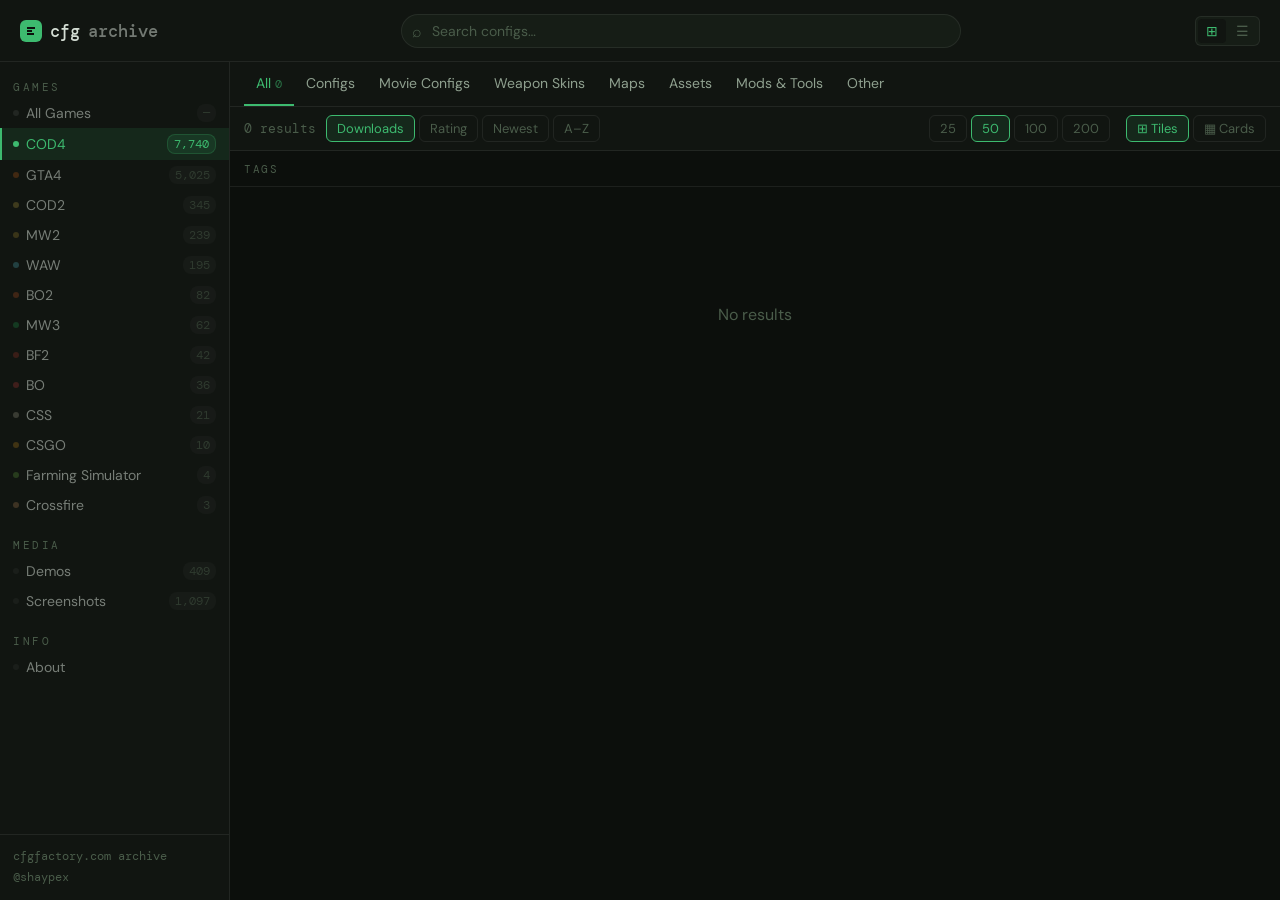
==== index.html @ ac4368cb "fix: scroll to top when switching category" ====
<!DOCTYPE html>
<html lang="en">
<head>
<meta charset="UTF-8">
<meta name="viewport" content="width=device-width, initial-scale=1.0">
<title>the CFGFactory archive</title>
<link rel="icon" type="image/svg+xml" href="data:image/svg+xml,%3Csvg xmlns='http://www.w3.org/2000/svg' viewBox='0 0 32 32'%3E%3Crect width='32' height='32' rx='6' fill='%232a352a'/%3E%3Cpath fill='%238fa08f' d='M5 7h22v5H5zM5 14h14v5H5zM5 21h18v5H5z'/%3E%3C/svg%3E">
<link rel="preconnect" href="https://fonts.googleapis.com">
<link href="https://fonts.googleapis.com/css2?family=DM+Sans:wght@300;400;500;600&family=DM+Mono:wght@400;500&display=swap" rel="stylesheet">
<script>/* fuse.js v7.1.0 - https://fusejs.io | Apache-2.0 */
/**
 * Fuse.js v7.1.0 - Lightweight fuzzy-search (http://fusejs.io)
 *
 * Copyright (c) 2025 Kiro Risk (http://kiro.me)
 * All Rights Reserved. Apache Software License 2.0
 *
 * http://www.apache.org/licenses/LICENSE-2.0
 */
var e,t;e=this,t=function(){"use strict";function e(e,t){var n=Object.keys(e);if(Object.getOwnPropertySymbols){var r=Object.getOwnPropertySymbols(e);t&&(r=r.filter((function(t){return Object.getOwnPropertyDescriptor(e,t).enumerable}))),n.push.apply(n,r)}return n}function t(t){for(var n=1;n<arguments.length;n++){var r=null!=arguments[n]?arguments[n]:{};n%2?e(Object(r),!0).forEach((function(e){o(t,e,r[e])})):Object.getOwnPropertyDescriptors?Object.defineProperties(t,Object.getOwnPropertyDescriptors(r)):e(Object(r)).forEach((function(e){Object.defineProperty(t,e,Object.getOwnPropertyDescriptor(r,e))}))}return t}function n(e){return n="function"==typeof Symbol&&"symbol"==typeof Symbol.iterator?function(e){return typeof e}:function(e){return e&&"function"==typeof Symbol&&e.constructor===Symbol&&e!==Symbol.prototype?"symbol":typeof e},n(e)}function r(e,t){if(!(e instanceof t))throw new TypeError("Cannot call a class as a function")}function i(e,t){for(var n=0;n<t.length;n++){var r=t[n];r.enumerable=r.enumerable||!1,r.configurable=!0,"value"in r&&(r.writable=!0),Object.defineProperty(e,v(r.key),r)}}function u(e,t,n){return t&&i(e.prototype,t),n&&i(e,n),Object.defineProperty(e,"prototype",{writable:!1}),e}function o(e,t,n){return(t=v(t))in e?Object.defineProperty(e,t,{value:n,enumerable:!0,configurable:!0,writable:!0}):e[t]=n,e}function c(e,t){if("function"!=typeof t&&null!==t)throw new TypeError("Super expression must either be null or a function");e.prototype=Object.create(t&&t.prototype,{constructor:{value:e,writable:!0,configurable:!0}}),Object.defineProperty(e,"prototype",{writable:!1}),t&&s(e,t)}function a(e){return a=Object.setPrototypeOf?Object.getPrototypeOf.bind():function(e){return e.__proto__||Object.getPrototypeOf(e)},a(e)}function s(e,t){return s=Object.setPrototypeOf?Object.setPrototypeOf.bind():function(e,t){return e.__proto__=t,e},s(e,t)}function h(e,t){if(t&&("object"==typeof t||"function"==typeof t))return t;if(void 0!==t)throw new TypeError("Derived constructors may only return object or undefined");return function(e){if(void 0===e)throw new ReferenceError("this hasn't been initialised - super() hasn't been called");return e}(e)}function l(e){var t=function(){if("undefined"==typeof Reflect||!Reflect.construct)return!1;if(Reflect.construct.sham)return!1;if("function"==typeof Proxy)return!0;try{return Boolean.prototype.valueOf.call(Reflect.construct(Boolean,[],(function(){}))),!0}catch(e){return!1}}();return function(){var n,r=a(e);if(t){var i=a(this).constructor;n=Reflect.construct(r,arguments,i)}else n=r.apply(this,arguments);return h(this,n)}}function f(e){return function(e){if(Array.isArray(e))return d(e)}(e)||function(e){if("undefined"!=typeof Symbol&&null!=e[Symbol.iterator]||null!=e["@@iterator"])return Array.from(e)}(e)||function(e,t){if(e){if("string"==typeof e)return d(e,t);var n=Object.prototype.toString.call(e).slice(8,-1);return"Object"===n&&e.constructor&&(n=e.constructor.name),"Map"===n||"Set"===n?Array.from(e):"Arguments"===n||/^(?:Ui|I)nt(?:8|16|32)(?:Clamped)?Array$/.test(n)?d(e,t):void 0}}(e)||function(){throw new TypeError("Invalid attempt to spread non-iterable instance.\nIn order to be iterable, non-array objects must have a [Symbol.iterator]() method.")}()}function d(e,t){(null==t||t>e.length)&&(t=e.length);for(var n=0,r=new Array(t);n<t;n++)r[n]=e[n];return r}function v(e){var t=function(e,t){if("object"!=typeof e||null===e)return e;var n=e[Symbol.toPrimitive];if(void 0!==n){var r=n.call(e,t||"default");if("object"!=typeof r)return r;throw new TypeError("@@toPrimitive must return a primitive value.")}return("string"===t?String:Number)(e)}(e,"string");return"symbol"==typeof t?t:String(t)}function g(e){return Array.isArray?Array.isArray(e):"[object Array]"===M(e)}var y=1/0;function p(e){return null==e?"":function(e){if("string"==typeof e)return e;var t=e+"";return"0"==t&&1/e==-y?"-0":t}(e)}function A(e){return"string"==typeof e}function m(e){return"number"==typeof e}function C(e){return!0===e||!1===e||function(e){return k(e)&&null!==e}(e)&&"[object Boolean]"==M(e)}function k(e){return"object"===n(e)}function E(e){return null!=e}function F(e){return!e.trim().length}function M(e){return null==e?void 0===e?"[object Undefined]":"[object Null]":Object.prototype.toString.call(e)}var b=function(e){return"Missing ".concat(e," property in key")},D=function(e){return"Property 'weight' in key '".concat(e,"' must be a positive integer")},B=Object.prototype.hasOwnProperty,x=function(){function e(t){var n=this;r(this,e),this._keys=[],this._keyMap={};var i=0;t.forEach((function(e){var t=w(e);n._keys.push(t),n._keyMap[t.id]=t,i+=t.weight})),this._keys.forEach((function(e){e.weight/=i}))}return u(e,[{key:"get",value:function(e){return this._keyMap[e]}},{key:"keys",value:function(){return this._keys}},{key:"toJSON",value:function(){return JSON.stringify(this._keys)}}]),e}();function w(e){var t=null,n=null,r=null,i=1,u=null;if(A(e)||g(e))r=e,t=S(e),n=L(e);else{if(!B.call(e,"name"))throw new Error(b("name"));var o=e.name;if(r=o,B.call(e,"weight")&&(i=e.weight)<=0)throw new Error(D(o));t=S(o),n=L(o),u=e.getFn}return{path:t,id:n,weight:i,src:r,getFn:u}}function S(e){return g(e)?e:e.split(".")}function L(e){return g(e)?e.join("."):e}var _={useExtendedSearch:!1,getFn:function(e,t){var n=[],r=!1;return function e(t,i,u){if(E(t))if(i[u]){var o=t[i[u]];if(!E(o))return;if(u===i.length-1&&(A(o)||m(o)||C(o)))n.push(p(o));else if(g(o)){r=!0;for(var c=0,a=o.length;c<a;c+=1)e(o[c],i,u+1)}else i.length&&e(o,i,u+1)}else n.push(t)}(e,A(t)?t.split("."):t,0),r?n:n[0]},ignoreLocation:!1,ignoreFieldNorm:!1,fieldNormWeight:1},O=t(t(t(t({},{isCaseSensitive:!1,ignoreDiacritics:!1,includeScore:!1,keys:[],shouldSort:!0,sortFn:function(e,t){return e.score===t.score?e.idx<t.idx?-1:1:e.score<t.score?-1:1}}),{includeMatches:!1,findAllMatches:!1,minMatchCharLength:1}),{location:0,threshold:.6,distance:100}),_),j=/[^ ]+/g,I=function(){function e(){var t=arguments.length>0&&void 0!==arguments[0]?arguments[0]:{},n=t.getFn,i=void 0===n?O.getFn:n,u=t.fieldNormWeight,o=void 0===u?O.fieldNormWeight:u;r(this,e),this.norm=function(){var e=arguments.length>0&&void 0!==arguments[0]?arguments[0]:1,t=arguments.length>1&&void 0!==arguments[1]?arguments[1]:3,n=new Map,r=Math.pow(10,t);return{get:function(t){var i=t.match(j).length;if(n.has(i))return n.get(i);var u=1/Math.pow(i,.5*e),o=parseFloat(Math.round(u*r)/r);return n.set(i,o),o},clear:function(){n.clear()}}}(o,3),this.getFn=i,this.isCreated=!1,this.setIndexRecords()}return u(e,[{key:"setSources",value:function(){var e=arguments.length>0&&void 0!==arguments[0]?arguments[0]:[];this.docs=e}},{key:"setIndexRecords",value:function(){var e=arguments.length>0&&void 0!==arguments[0]?arguments[0]:[];this.records=e}},{key:"setKeys",value:function(){var e=this,t=arguments.length>0&&void 0!==arguments[0]?arguments[0]:[];this.keys=t,this._keysMap={},t.forEach((function(t,n){e._keysMap[t.id]=n}))}},{key:"create",value:function(){var e=this;!this.isCreated&&this.docs.length&&(this.isCreated=!0,A(this.docs[0])?this.docs.forEach((function(t,n){e._addString(t,n)})):this.docs.forEach((function(t,n){e._addObject(t,n)})),this.norm.clear())}},{key:"add",value:function(e){var t=this.size();A(e)?this._addString(e,t):this._addObject(e,t)}},{key:"removeAt",value:function(e){this.records.splice(e,1);for(var t=e,n=this.size();t<n;t+=1)this.records[t].i-=1}},{key:"getValueForItemAtKeyId",value:function(e,t){return e[this._keysMap[t]]}},{key:"size",value:function(){return this.records.length}},{key:"_addString",value:function(e,t){if(E(e)&&!F(e)){var n={v:e,i:t,n:this.norm.get(e)};this.records.push(n)}}},{key:"_addObject",value:function(e,t){var n=this,r={i:t,$:{}};this.keys.forEach((function(t,i){var u=t.getFn?t.getFn(e):n.getFn(e,t.path);if(E(u))if(g(u)){for(var o=[],c=[{nestedArrIndex:-1,value:u}];c.length;){var a=c.pop(),s=a.nestedArrIndex,h=a.value;if(E(h))if(A(h)&&!F(h)){var l={v:h,i:s,n:n.norm.get(h)};o.push(l)}else g(h)&&h.forEach((function(e,t){c.push({nestedArrIndex:t,value:e})}))}r.$[i]=o}else if(A(u)&&!F(u)){var f={v:u,n:n.norm.get(u)};r.$[i]=f}})),this.records.push(r)}},{key:"toJSON",value:function(){return{keys:this.keys,records:this.records}}}]),e}();function $(e,t){var n=arguments.length>2&&void 0!==arguments[2]?arguments[2]:{},r=n.getFn,i=void 0===r?O.getFn:r,u=n.fieldNormWeight,o=void 0===u?O.fieldNormWeight:u,c=new I({getFn:i,fieldNormWeight:o});return c.setKeys(e.map(w)),c.setSources(t),c.create(),c}function R(e){var t=arguments.length>1&&void 0!==arguments[1]?arguments[1]:{},n=t.errors,r=void 0===n?0:n,i=t.currentLocation,u=void 0===i?0:i,o=t.expectedLocation,c=void 0===o?0:o,a=t.distance,s=void 0===a?O.distance:a,h=t.ignoreLocation,l=void 0===h?O.ignoreLocation:h,f=r/e.length;if(l)return f;var d=Math.abs(c-u);return s?f+d/s:d?1:f}var N=32;function P(e,t,n){var r=arguments.length>3&&void 0!==arguments[3]?arguments[3]:{},i=r.location,u=void 0===i?O.location:i,o=r.distance,c=void 0===o?O.distance:o,a=r.threshold,s=void 0===a?O.threshold:a,h=r.findAllMatches,l=void 0===h?O.findAllMatches:h,f=r.minMatchCharLength,d=void 0===f?O.minMatchCharLength:f,v=r.includeMatches,g=void 0===v?O.includeMatches:v,y=r.ignoreLocation,p=void 0===y?O.ignoreLocation:y;if(t.length>N)throw new Error("Pattern length exceeds max of ".concat(N,"."));for(var A,m=t.length,C=e.length,k=Math.max(0,Math.min(u,C)),E=s,F=k,M=d>1||g,b=M?Array(C):[];(A=e.indexOf(t,F))>-1;){var D=R(t,{currentLocation:A,expectedLocation:k,distance:c,ignoreLocation:p});if(E=Math.min(D,E),F=A+m,M)for(var B=0;B<m;)b[A+B]=1,B+=1}F=-1;for(var x=[],w=1,S=m+C,L=1<<m-1,_=0;_<m;_+=1){for(var j=0,I=S;j<I;)R(t,{errors:_,currentLocation:k+I,expectedLocation:k,distance:c,ignoreLocation:p})<=E?j=I:S=I,I=Math.floor((S-j)/2+j);S=I;var $=Math.max(1,k-I+1),P=l?C:Math.min(k+I,C)+m,W=Array(P+2);W[P+1]=(1<<_)-1;for(var z=P;z>=$;z-=1){var T=z-1,K=n[e.charAt(T)];if(M&&(b[T]=+!!K),W[z]=(W[z+1]<<1|1)&K,_&&(W[z]|=(x[z+1]|x[z])<<1|1|x[z+1]),W[z]&L&&(w=R(t,{errors:_,currentLocation:T,expectedLocation:k,distance:c,ignoreLocation:p}))<=E){if(E=w,(F=T)<=k)break;$=Math.max(1,2*k-F)}}if(R(t,{errors:_+1,currentLocation:k,expectedLocation:k,distance:c,ignoreLocation:p})>E)break;x=W}var q={isMatch:F>=0,score:Math.max(.001,w)};if(M){var J=function(){for(var e=arguments.length>0&&void 0!==arguments[0]?arguments[0]:[],t=arguments.length>1&&void 0!==arguments[1]?arguments[1]:O.minMatchCharLength,n=[],r=-1,i=-1,u=0,o=e.length;u<o;u+=1){var c=e[u];c&&-1===r?r=u:c||-1===r||((i=u-1)-r+1>=t&&n.push([r,i]),r=-1)}return e[u-1]&&u-r>=t&&n.push([r,u-1]),n}(b,d);J.length?g&&(q.indices=J):q.isMatch=!1}return q}function W(e){for(var t={},n=0,r=e.length;n<r;n+=1){var i=e.charAt(n);t[i]=(t[i]||0)|1<<r-n-1}return t}var z=String.prototype.normalize?function(e){return e.normalize("NFD").replace(/[\u0300-\u036F\u0483-\u0489\u0591-\u05BD\u05BF\u05C1\u05C2\u05C4\u05C5\u05C7\u0610-\u061A\u064B-\u065F\u0670\u06D6-\u06DC\u06DF-\u06E4\u06E7\u06E8\u06EA-\u06ED\u0711\u0730-\u074A\u07A6-\u07B0\u07EB-\u07F3\u07FD\u0816-\u0819\u081B-\u0823\u0825-\u0827\u0829-\u082D\u0859-\u085B\u08D3-\u08E1\u08E3-\u0903\u093A-\u093C\u093E-\u094F\u0951-\u0957\u0962\u0963\u0981-\u0983\u09BC\u09BE-\u09C4\u09C7\u09C8\u09CB-\u09CD\u09D7\u09E2\u09E3\u09FE\u0A01-\u0A03\u0A3C\u0A3E-\u0A42\u0A47\u0A48\u0A4B-\u0A4D\u0A51\u0A70\u0A71\u0A75\u0A81-\u0A83\u0ABC\u0ABE-\u0AC5\u0AC7-\u0AC9\u0ACB-\u0ACD\u0AE2\u0AE3\u0AFA-\u0AFF\u0B01-\u0B03\u0B3C\u0B3E-\u0B44\u0B47\u0B48\u0B4B-\u0B4D\u0B56\u0B57\u0B62\u0B63\u0B82\u0BBE-\u0BC2\u0BC6-\u0BC8\u0BCA-\u0BCD\u0BD7\u0C00-\u0C04\u0C3E-\u0C44\u0C46-\u0C48\u0C4A-\u0C4D\u0C55\u0C56\u0C62\u0C63\u0C81-\u0C83\u0CBC\u0CBE-\u0CC4\u0CC6-\u0CC8\u0CCA-\u0CCD\u0CD5\u0CD6\u0CE2\u0CE3\u0D00-\u0D03\u0D3B\u0D3C\u0D3E-\u0D44\u0D46-\u0D48\u0D4A-\u0D4D\u0D57\u0D62\u0D63\u0D82\u0D83\u0DCA\u0DCF-\u0DD4\u0DD6\u0DD8-\u0DDF\u0DF2\u0DF3\u0E31\u0E34-\u0E3A\u0E47-\u0E4E\u0EB1\u0EB4-\u0EB9\u0EBB\u0EBC\u0EC8-\u0ECD\u0F18\u0F19\u0F35\u0F37\u0F39\u0F3E\u0F3F\u0F71-\u0F84\u0F86\u0F87\u0F8D-\u0F97\u0F99-\u0FBC\u0FC6\u102B-\u103E\u1056-\u1059\u105E-\u1060\u1062-\u1064\u1067-\u106D\u1071-\u1074\u1082-\u108D\u108F\u109A-\u109D\u135D-\u135F\u1712-\u1714\u1732-\u1734\u1752\u1753\u1772\u1773\u17B4-\u17D3\u17DD\u180B-\u180D\u1885\u1886\u18A9\u1920-\u192B\u1930-\u193B\u1A17-\u1A1B\u1A55-\u1A5E\u1A60-\u1A7C\u1A7F\u1AB0-\u1ABE\u1B00-\u1B04\u1B34-\u1B44\u1B6B-\u1B73\u1B80-\u1B82\u1BA1-\u1BAD\u1BE6-\u1BF3\u1C24-\u1C37\u1CD0-\u1CD2\u1CD4-\u1CE8\u1CED\u1CF2-\u1CF4\u1CF7-\u1CF9\u1DC0-\u1DF9\u1DFB-\u1DFF\u20D0-\u20F0\u2CEF-\u2CF1\u2D7F\u2DE0-\u2DFF\u302A-\u302F\u3099\u309A\uA66F-\uA672\uA674-\uA67D\uA69E\uA69F\uA6F0\uA6F1\uA802\uA806\uA80B\uA823-\uA827\uA880\uA881\uA8B4-\uA8C5\uA8E0-\uA8F1\uA8FF\uA926-\uA92D\uA947-\uA953\uA980-\uA983\uA9B3-\uA9C0\uA9E5\uAA29-\uAA36\uAA43\uAA4C\uAA4D\uAA7B-\uAA7D\uAAB0\uAAB2-\uAAB4\uAAB7\uAAB8\uAABE\uAABF\uAAC1\uAAEB-\uAAEF\uAAF5\uAAF6\uABE3-\uABEA\uABEC\uABED\uFB1E\uFE00-\uFE0F\uFE20-\uFE2F]/g,"")}:function(e){return e},T=function(){function e(t){var n=this,i=arguments.length>1&&void 0!==arguments[1]?arguments[1]:{},u=i.location,o=void 0===u?O.location:u,c=i.threshold,a=void 0===c?O.threshold:c,s=i.distance,h=void 0===s?O.distance:s,l=i.includeMatches,f=void 0===l?O.includeMatches:l,d=i.findAllMatches,v=void 0===d?O.findAllMatches:d,g=i.minMatchCharLength,y=void 0===g?O.minMatchCharLength:g,p=i.isCaseSensitive,A=void 0===p?O.isCaseSensitive:p,m=i.ignoreDiacritics,C=void 0===m?O.ignoreDiacritics:m,k=i.ignoreLocation,E=void 0===k?O.ignoreLocation:k;if(r(this,e),this.options={location:o,threshold:a,distance:h,includeMatches:f,findAllMatches:v,minMatchCharLength:y,isCaseSensitive:A,ignoreDiacritics:C,ignoreLocation:E},t=A?t:t.toLowerCase(),t=C?z(t):t,this.pattern=t,this.chunks=[],this.pattern.length){var F=function(e,t){n.chunks.push({pattern:e,alphabet:W(e),startIndex:t})},M=this.pattern.length;if(M>N){for(var b=0,D=M%N,B=M-D;b<B;)F(this.pattern.substr(b,N),b),b+=N;if(D){var x=M-N;F(this.pattern.substr(x),x)}}else F(this.pattern,0)}}return u(e,[{key:"searchIn",value:function(e){var t=this.options,n=t.isCaseSensitive,r=t.ignoreDiacritics,i=t.includeMatches;if(e=n?e:e.toLowerCase(),e=r?z(e):e,this.pattern===e){var u={isMatch:!0,score:0};return i&&(u.indices=[[0,e.length-1]]),u}var o=this.options,c=o.location,a=o.distance,s=o.threshold,h=o.findAllMatches,l=o.minMatchCharLength,d=o.ignoreLocation,v=[],g=0,y=!1;this.chunks.forEach((function(t){var n=t.pattern,r=t.alphabet,u=t.startIndex,o=P(e,n,r,{location:c+u,distance:a,threshold:s,findAllMatches:h,minMatchCharLength:l,includeMatches:i,ignoreLocation:d}),p=o.isMatch,A=o.score,m=o.indices;p&&(y=!0),g+=A,p&&m&&(v=[].concat(f(v),f(m)))}));var p={isMatch:y,score:y?g/this.chunks.length:1};return y&&i&&(p.indices=v),p}}]),e}(),K=function(){function e(t){r(this,e),this.pattern=t}return u(e,[{key:"search",value:function(){}}],[{key:"isMultiMatch",value:function(e){return q(e,this.multiRegex)}},{key:"isSingleMatch",value:function(e){return q(e,this.singleRegex)}}]),e}();function q(e,t){var n=e.match(t);return n?n[1]:null}var J=function(e){c(n,e);var t=l(n);function n(e){return r(this,n),t.call(this,e)}return u(n,[{key:"search",value:function(e){var t=e===this.pattern;return{isMatch:t,score:t?0:1,indices:[0,this.pattern.length-1]}}}],[{key:"type",get:function(){return"exact"}},{key:"multiRegex",get:function(){return/^="(.*)"$/}},{key:"singleRegex",get:function(){return/^=(.*)$/}}]),n}(K),U=function(e){c(n,e);var t=l(n);function n(e){return r(this,n),t.call(this,e)}return u(n,[{key:"search",value:function(e){var t=-1===e.indexOf(this.pattern);return{isMatch:t,score:t?0:1,indices:[0,e.length-1]}}}],[{key:"type",get:function(){return"inverse-exact"}},{key:"multiRegex",get:function(){return/^!"(.*)"$/}},{key:"singleRegex",get:function(){return/^!(.*)$/}}]),n}(K),V=function(e){c(n,e);var t=l(n);function n(e){return r(this,n),t.call(this,e)}return u(n,[{key:"search",value:function(e){var t=e.startsWith(this.pattern);return{isMatch:t,score:t?0:1,indices:[0,this.pattern.length-1]}}}],[{key:"type",get:function(){return"prefix-exact"}},{key:"multiRegex",get:function(){return/^\^"(.*)"$/}},{key:"singleRegex",get:function(){return/^\^(.*)$/}}]),n}(K),G=function(e){c(n,e);var t=l(n);function n(e){return r(this,n),t.call(this,e)}return u(n,[{key:"search",value:function(e){var t=!e.startsWith(this.pattern);return{isMatch:t,score:t?0:1,indices:[0,e.length-1]}}}],[{key:"type",get:function(){return"inverse-prefix-exact"}},{key:"multiRegex",get:function(){return/^!\^"(.*)"$/}},{key:"singleRegex",get:function(){return/^!\^(.*)$/}}]),n}(K),H=function(e){c(n,e);var t=l(n);function n(e){return r(this,n),t.call(this,e)}return u(n,[{key:"search",value:function(e){var t=e.endsWith(this.pattern);return{isMatch:t,score:t?0:1,indices:[e.length-this.pattern.length,e.length-1]}}}],[{key:"type",get:function(){return"suffix-exact"}},{key:"multiRegex",get:function(){return/^"(.*)"\$$/}},{key:"singleRegex",get:function(){return/^(.*)\$$/}}]),n}(K),Q=function(e){c(n,e);var t=l(n);function n(e){return r(this,n),t.call(this,e)}return u(n,[{key:"search",value:function(e){var t=!e.endsWith(this.pattern);return{isMatch:t,score:t?0:1,indices:[0,e.length-1]}}}],[{key:"type",get:function(){return"inverse-suffix-exact"}},{key:"multiRegex",get:function(){return/^!"(.*)"\$$/}},{key:"singleRegex",get:function(){return/^!(.*)\$$/}}]),n}(K),X=function(e){c(n,e);var t=l(n);function n(e){var i,u=arguments.length>1&&void 0!==arguments[1]?arguments[1]:{},o=u.location,c=void 0===o?O.location:o,a=u.threshold,s=void 0===a?O.threshold:a,h=u.distance,l=void 0===h?O.distance:h,f=u.includeMatches,d=void 0===f?O.includeMatches:f,v=u.findAllMatches,g=void 0===v?O.findAllMatches:v,y=u.minMatchCharLength,p=void 0===y?O.minMatchCharLength:y,A=u.isCaseSensitive,m=void 0===A?O.isCaseSensitive:A,C=u.ignoreDiacritics,k=void 0===C?O.ignoreDiacritics:C,E=u.ignoreLocation,F=void 0===E?O.ignoreLocation:E;return r(this,n),(i=t.call(this,e))._bitapSearch=new T(e,{location:c,threshold:s,distance:l,includeMatches:d,findAllMatches:g,minMatchCharLength:p,isCaseSensitive:m,ignoreDiacritics:k,ignoreLocation:F}),i}return u(n,[{key:"search",value:function(e){return this._bitapSearch.searchIn(e)}}],[{key:"type",get:function(){return"fuzzy"}},{key:"multiRegex",get:function(){return/^"(.*)"$/}},{key:"singleRegex",get:function(){return/^(.*)$/}}]),n}(K),Y=function(e){c(n,e);var t=l(n);function n(e){return r(this,n),t.call(this,e)}return u(n,[{key:"search",value:function(e){for(var t,n=0,r=[],i=this.pattern.length;(t=e.indexOf(this.pattern,n))>-1;)n=t+i,r.push([t,n-1]);var u=!!r.length;return{isMatch:u,score:u?0:1,indices:r}}}],[{key:"type",get:function(){return"include"}},{key:"multiRegex",get:function(){return/^'"(.*)"$/}},{key:"singleRegex",get:function(){return/^'(.*)$/}}]),n}(K),Z=[J,Y,V,G,Q,H,U,X],ee=Z.length,te=/ +(?=(?:[^\"]*\"[^\"]*\")*[^\"]*$)/,ne=new Set([X.type,Y.type]),re=function(){function e(t){var n=arguments.length>1&&void 0!==arguments[1]?arguments[1]:{},i=n.isCaseSensitive,u=void 0===i?O.isCaseSensitive:i,o=n.ignoreDiacritics,c=void 0===o?O.ignoreDiacritics:o,a=n.includeMatches,s=void 0===a?O.includeMatches:a,h=n.minMatchCharLength,l=void 0===h?O.minMatchCharLength:h,f=n.ignoreLocation,d=void 0===f?O.ignoreLocation:f,v=n.findAllMatches,g=void 0===v?O.findAllMatches:v,y=n.location,p=void 0===y?O.location:y,A=n.threshold,m=void 0===A?O.threshold:A,C=n.distance,k=void 0===C?O.distance:C;r(this,e),this.query=null,this.options={isCaseSensitive:u,ignoreDiacritics:c,includeMatches:s,minMatchCharLength:l,findAllMatches:g,ignoreLocation:d,location:p,threshold:m,distance:k},t=u?t:t.toLowerCase(),t=c?z(t):t,this.pattern=t,this.query=function(e){var t=arguments.length>1&&void 0!==arguments[1]?arguments[1]:{};return e.split("|").map((function(e){for(var n=e.trim().split(te).filter((function(e){return e&&!!e.trim()})),r=[],i=0,u=n.length;i<u;i+=1){for(var o=n[i],c=!1,a=-1;!c&&++a<ee;){var s=Z[a],h=s.isMultiMatch(o);h&&(r.push(new s(h,t)),c=!0)}if(!c)for(a=-1;++a<ee;){var l=Z[a],f=l.isSingleMatch(o);if(f){r.push(new l(f,t));break}}}return r}))}(this.pattern,this.options)}return u(e,[{key:"searchIn",value:function(e){var t=this.query;if(!t)return{isMatch:!1,score:1};var n=this.options,r=n.includeMatches,i=n.isCaseSensitive,u=n.ignoreDiacritics;e=i?e:e.toLowerCase(),e=u?z(e):e;for(var o=0,c=[],a=0,s=0,h=t.length;s<h;s+=1){var l=t[s];c.length=0,o=0;for(var d=0,v=l.length;d<v;d+=1){var g=l[d],y=g.search(e),p=y.isMatch,A=y.indices,m=y.score;if(!p){a=0,o=0,c.length=0;break}if(o+=1,a+=m,r){var C=g.constructor.type;ne.has(C)?c=[].concat(f(c),f(A)):c.push(A)}}if(o){var k={isMatch:!0,score:a/o};return r&&(k.indices=c),k}}return{isMatch:!1,score:1}}}],[{key:"condition",value:function(e,t){return t.useExtendedSearch}}]),e}(),ie=[];function ue(e,t){for(var n=0,r=ie.length;n<r;n+=1){var i=ie[n];if(i.condition(e,t))return new i(e,t)}return new T(e,t)}var oe="$and",ce="$or",ae="$path",se="$val",he=function(e){return!(!e[oe]&&!e[ce])},le=function(e){return o({},oe,Object.keys(e).map((function(t){return o({},t,e[t])})))};function fe(e,t){var n=(arguments.length>2&&void 0!==arguments[2]?arguments[2]:{}).auto,r=void 0===n||n;return he(e)||(e=le(e)),function e(n){var i=Object.keys(n),u=function(e){return!!e[ae]}(n);if(!u&&i.length>1&&!he(n))return e(le(n));if(function(e){return!g(e)&&k(e)&&!he(e)}(n)){var o=u?n[ae]:i[0],c=u?n[se]:n[o];if(!A(c))throw new Error(function(e){return"Invalid value for key ".concat(e)}(o));var a={keyId:L(o),pattern:c};return r&&(a.searcher=ue(c,t)),a}var s={children:[],operator:i[0]};return i.forEach((function(t){var r=n[t];g(r)&&r.forEach((function(t){s.children.push(e(t))}))})),s}(e)}function de(e,t){var n=e.matches;t.matches=[],E(n)&&n.forEach((function(e){if(E(e.indices)&&e.indices.length){var n={indices:e.indices,value:e.value};e.key&&(n.key=e.key.src),e.idx>-1&&(n.refIndex=e.idx),t.matches.push(n)}}))}function ve(e,t){t.score=e.score}var ge=function(){function e(n){var i=arguments.length>1&&void 0!==arguments[1]?arguments[1]:{},u=arguments.length>2?arguments[2]:void 0;r(this,e),this.options=t(t({},O),i),this.options.useExtendedSearch,this._keyStore=new x(this.options.keys),this.setCollection(n,u)}return u(e,[{key:"setCollection",value:function(e,t){if(this._docs=e,t&&!(t instanceof I))throw new Error("Incorrect 'index' type");this._myIndex=t||$(this.options.keys,this._docs,{getFn:this.options.getFn,fieldNormWeight:this.options.fieldNormWeight})}},{key:"add",value:function(e){E(e)&&(this._docs.push(e),this._myIndex.add(e))}},{key:"remove",value:function(){for(var e=arguments.length>0&&void 0!==arguments[0]?arguments[0]:function(){return!1},t=[],n=0,r=this._docs.length;n<r;n+=1){var i=this._docs[n];e(i,n)&&(this.removeAt(n),n-=1,r-=1,t.push(i))}return t}},{key:"removeAt",value:function(e){this._docs.splice(e,1),this._myIndex.removeAt(e)}},{key:"getIndex",value:function(){return this._myIndex}},{key:"search",value:function(e){var t=(arguments.length>1&&void 0!==arguments[1]?arguments[1]:{}).limit,n=void 0===t?-1:t,r=this.options,i=r.includeMatches,u=r.includeScore,o=r.shouldSort,c=r.sortFn,a=r.ignoreFieldNorm,s=A(e)?A(this._docs[0])?this._searchStringList(e):this._searchObjectList(e):this._searchLogical(e);return function(e,t){var n=t.ignoreFieldNorm,r=void 0===n?O.ignoreFieldNorm:n;e.forEach((function(e){var t=1;e.matches.forEach((function(e){var n=e.key,i=e.norm,u=e.score,o=n?n.weight:null;t*=Math.pow(0===u&&o?Number.EPSILON:u,(o||1)*(r?1:i))})),e.score=t}))}(s,{ignoreFieldNorm:a}),o&&s.sort(c),m(n)&&n>-1&&(s=s.slice(0,n)),function(e,t){var n=arguments.length>2&&void 0!==arguments[2]?arguments[2]:{},r=n.includeMatches,i=void 0===r?O.includeMatches:r,u=n.includeScore,o=void 0===u?O.includeScore:u,c=[];return i&&c.push(de),o&&c.push(ve),e.map((function(e){var n=e.idx,r={item:t[n],refIndex:n};return c.length&&c.forEach((function(t){t(e,r)})),r}))}(s,this._docs,{includeMatches:i,includeScore:u})}},{key:"_searchStringList",value:function(e){var t=ue(e,this.options),n=this._myIndex.records,r=[];return n.forEach((function(e){var n=e.v,i=e.i,u=e.n;if(E(n)){var o=t.searchIn(n),c=o.isMatch,a=o.score,s=o.indices;c&&r.push({item:n,idx:i,matches:[{score:a,value:n,norm:u,indices:s}]})}})),r}},{key:"_searchLogical",value:function(e){var t=this,n=fe(e,this.options),r=function e(n,r,i){if(!n.children){var u=n.keyId,o=n.searcher,c=t._findMatches({key:t._keyStore.get(u),value:t._myIndex.getValueForItemAtKeyId(r,u),searcher:o});return c&&c.length?[{idx:i,item:r,matches:c}]:[]}for(var a=[],s=0,h=n.children.length;s<h;s+=1){var l=e(n.children[s],r,i);if(l.length)a.push.apply(a,f(l));else if(n.operator===oe)return[]}return a},i=this._myIndex.records,u={},o=[];return i.forEach((function(e){var t=e.$,i=e.i;if(E(t)){var c=r(n,t,i);c.length&&(u[i]||(u[i]={idx:i,item:t,matches:[]},o.push(u[i])),c.forEach((function(e){var t,n=e.matches;(t=u[i].matches).push.apply(t,f(n))})))}})),o}},{key:"_searchObjectList",value:function(e){var t=this,n=ue(e,this.options),r=this._myIndex,i=r.keys,u=r.records,o=[];return u.forEach((function(e){var r=e.$,u=e.i;if(E(r)){var c=[];i.forEach((function(e,i){c.push.apply(c,f(t._findMatches({key:e,value:r[i],searcher:n})))})),c.length&&o.push({idx:u,item:r,matches:c})}})),o}},{key:"_findMatches",value:function(e){var t=e.key,n=e.value,r=e.searcher;if(!E(n))return[];var i=[];if(g(n))n.forEach((function(e){var n=e.v,u=e.i,o=e.n;if(E(n)){var c=r.searchIn(n),a=c.isMatch,s=c.score,h=c.indices;a&&i.push({score:s,key:t,value:n,idx:u,norm:o,indices:h})}}));else{var u=n.v,o=n.n,c=r.searchIn(u),a=c.isMatch,s=c.score,h=c.indices;a&&i.push({score:s,key:t,value:u,norm:o,indices:h})}return i}}]),e}();return ge.version="7.1.0",ge.createIndex=$,ge.parseIndex=function(e){var t=arguments.length>1&&void 0!==arguments[1]?arguments[1]:{},n=t.getFn,r=void 0===n?O.getFn:n,i=t.fieldNormWeight,u=void 0===i?O.fieldNormWeight:i,o=e.keys,c=e.records,a=new I({getFn:r,fieldNormWeight:u});return a.setKeys(o),a.setIndexRecords(c),a},ge.config=O,function(){ie.push.apply(ie,arguments)}(re),ge},"object"==typeof exports&&"undefined"!=typeof module?module.exports=t():"function"==typeof define&&define.amd?define(t):(e="undefined"!=typeof globalThis?globalThis:e||self).Fuse=t();
</script>
<style>
*{box-sizing:border-box;margin:0;padding:0}
:root{
  --bg:#0c0f0c;--bg2:#111511;--bg3:#161d16;
  --text:#d4ddd4;--text2:#8fa08f;--muted:#4a5c4a;
  --border:rgba(255,255,255,.07);--r:8px;--r-lg:12px;
  --game-accent:#3dba6f;--game-glow:rgba(61,186,111,.11);--game-border:rgba(61,186,111,.22);
  --topbar-h:62px;--sidebar-w:230px;
}
body[data-game="ALL"]{--game-accent:rgba(255,255,255,.65);--game-glow:rgba(255,255,255,.05);--game-border:rgba(255,255,255,.12)}
body[data-game="COD4"]{--game-accent:#3dba6f;--game-glow:rgba(61,186,111,.11);--game-border:rgba(61,186,111,.22)}
body[data-game="GTA4"]{--game-accent:#f97316;--game-glow:rgba(249,115,22,.11);--game-border:rgba(249,115,22,.24)}
body[data-game="COD2"]{--game-accent:#e8c84a;--game-glow:rgba(232,200,74,.1);--game-border:rgba(232,200,74,.22)}
body[data-game="MW2"]{--game-accent:#d4af37;--game-glow:rgba(212,175,55,.1);--game-border:rgba(212,175,55,.22)}
body[data-game="WAW"]{--game-accent:#67e8f9;--game-glow:rgba(103,232,249,.11);--game-border:rgba(103,232,249,.24)}
body[data-game="BO2"]{--game-accent:#f16427;--game-glow:rgba(241,100,39,.1);--game-border:rgba(241,100,39,.22)}
body[data-game="MW3"]{--game-accent:#22c55e;--game-glow:rgba(34,197,94,.11);--game-border:rgba(34,197,94,.22)}
body[data-game="BF2"]{--game-accent:#d43e30;--game-glow:rgba(212,62,48,.11);--game-border:rgba(212,62,48,.24)}
body[data-game="BO"]{--game-accent:#ef4444;--game-glow:rgba(239,68,68,.1);--game-border:rgba(239,68,68,.22)}
body[data-game="CSS"]{--game-accent:#d1ccb6;--game-glow:rgba(209,204,182,.1);--game-border:rgba(209,204,182,.22)}
body[data-game="CSGO"]{--game-accent:#f2a81f;--game-glow:rgba(242,168,31,.1);--game-border:rgba(242,168,31,.22)}
body[data-game="FS"]{--game-accent:#7ecf4a;--game-glow:rgba(126,207,74,.1);--game-border:rgba(126,207,74,.22)}
body[data-game="CF"]{--game-accent:#e7a66a;--game-glow:rgba(231,166,106,.11);--game-border:rgba(231,166,106,.24)}
html,body{height:100%;overflow:hidden}
body{background:var(--bg);color:var(--text);font-family:'DM Sans',sans-serif;font-size:16px}
#app{display:grid;grid-template-columns:var(--sidebar-w) 1fr;grid-template-rows:var(--topbar-h) 1fr;height:100%}

/* ── TOPBAR ── */
.topbar{grid-column:1/-1;background:var(--bg2);border-bottom:1px solid var(--border);display:flex;align-items:center;padding:0 20px;gap:0}
.logo{font-family:'DM Mono',monospace;font-size:17px;font-weight:500;color:var(--text);display:flex;align-items:center;gap:8px;cursor:pointer;user-select:none;flex-shrink:0;padding-right:16px}
.logo-mark{width:22px;height:22px;border-radius:6px;background:var(--game-accent);display:flex;align-items:center;justify-content:center;flex-shrink:0;transition:background .3s}
.logo-mark svg{width:12px;height:12px;fill:var(--bg)}
.topbar-centre{flex:1;display:flex;justify-content:center;align-items:center;min-width:0;padding:0 12px}
.topbar-search{position:relative;width:100%;max-width:560px;min-width:120px}
.topbar-search input{width:100%;background:var(--bg3);border:1px solid var(--border);color:var(--text);font-family:'DM Sans',sans-serif;font-size:14px;padding:7px 14px 7px 30px;border-radius:20px;outline:none;transition:border-color .15s}
.topbar-search input:focus{border-color:var(--game-accent)}
:focus-visible{outline:2px solid var(--game-accent);outline-offset:2px}
.si:focus-visible,.sc:focus-visible,.ctag:focus-visible,.tag-pill:focus-visible,.tag-more:focus-visible,.gal-pill:focus-visible,.cat-pill:focus-visible,.demo-row:focus-visible{outline:2px solid var(--game-accent);outline-offset:2px;border-radius:4px}
.btn-dl:focus-visible,.lb-dl-btn:focus-visible,.lb-arrow:focus-visible{outline:2px solid var(--game-accent);outline-offset:3px}
.topbar-search input::placeholder{color:var(--muted)}
.search-icon{position:absolute;left:11px;top:50%;transform:translateY(-50%);color:var(--muted);font-size:16px;pointer-events:none}
.topbar-right{flex-shrink:0;display:flex;align-items:center;gap:8px;padding-left:8px}
.tpill{font-size:13px;padding:3px 9px;border-radius:20px;background:rgba(255,255,255,.04);color:var(--text2);border:1px solid var(--border);font-family:'DM Mono',monospace;white-space:nowrap}
.tpill strong{color:var(--text);font-weight:500}
@media(max-width:960px){.tpill:not(:first-child){display:none}}
@media(max-width:700px){.tpill{display:none}}
#sidebar-toggle{display:none;align-items:center;justify-content:center;width:34px;height:34px;border:none;background:none;color:var(--text);font-size:22px;cursor:pointer;flex-shrink:0;margin-right:6px;border-radius:6px;transition:background .12s}
#sidebar-toggle:hover{background:rgba(255,255,255,.06)}
.view-toggle{display:flex;gap:2px;background:var(--bg3);border:1px solid var(--border);border-radius:6px;padding:2px;flex-shrink:0}
.vt-btn{padding:4px 8px;border-radius:4px;cursor:pointer;border:none;background:transparent;color:var(--muted);transition:all .12s;font-size:14px}
.vt-btn.on{background:var(--bg2);color:var(--game-accent)}

/* ── LOADING ── */
#loading{position:fixed;inset:0;background:var(--bg);display:flex;flex-direction:column;align-items:center;justify-content:center;gap:16px;z-index:100}
.loading-logo{font-family:'DM Mono',monospace;font-size:22px;color:var(--text);opacity:.7}
.loading-bar{width:200px;height:2px;background:var(--bg3);border-radius:2px;overflow:hidden}
.loading-fill{height:100%;background:var(--game-accent);border-radius:2px;animation:lfill 1.2s ease-in-out infinite}
@keyframes lfill{0%{width:0;margin-left:0}50%{width:60%;margin-left:20%}100%{width:0;margin-left:100%}}
.loading-msg{font-size:13px;color:var(--muted);font-family:'DM Mono',monospace}


/* ── SIDEBAR ── */
.sidebar{background:var(--bg2);border-right:1px solid var(--border);padding:0;display:flex;flex-direction:column;overflow:hidden}
.sidebar-scroll{overflow-y:auto;flex:1;padding:8px 0}
.sidebar-scroll::-webkit-scrollbar{width:3px}
.sidebar-scroll::-webkit-scrollbar-thumb{background:var(--muted);border-radius:2px}
.sl{padding:10px 13px 4px;font-size:11px;color:var(--muted);letter-spacing:2.5px;text-transform:uppercase;font-family:'DM Mono',monospace}
.si{padding:6px 13px 6px 11px;font-size:14px;cursor:pointer;display:flex;justify-content:space-between;align-items:center;transition:all .12s;color:var(--text);opacity:.52;border-left:2px solid transparent}
.si:hover{background:var(--game-glow);opacity:.88;border-left-color:var(--game-border)}
.si.on{color:var(--game-accent);opacity:1;background:var(--game-glow);border-left-color:var(--game-accent)}
.si-label{display:flex;align-items:center;gap:7px;min-width:0;overflow:hidden}
.si-name{white-space:nowrap;overflow:hidden;text-overflow:ellipsis}
.game-dot{width:6px;height:6px;border-radius:50%;flex-shrink:0;opacity:.4;transition:opacity .12s}
.si.on .game-dot{opacity:1}
.si .badge{font-size:12px;font-family:'DM Mono',monospace;background:rgba(255,255,255,.05);color:var(--muted);padding:1px 6px;border-radius:8px;flex-shrink:0;margin-left:4px}
.si.on .badge{background:var(--game-glow);color:var(--game-accent);border:1px solid var(--game-border)}
.sidebar-footer{padding:11px 13px;border-top:1px solid var(--border);font-size:12px;color:var(--muted);line-height:1.8;font-family:'DM Mono',monospace;flex-shrink:0}

/* ── MAIN ── */
.main{overflow:hidden;display:flex;flex-direction:column}

/* ── CAT TABS ── */
.cat-bar{padding:0 14px;border-bottom:1px solid var(--border);background:var(--bg2);display:flex;align-items:center;flex-shrink:0;overflow-x:auto}
.cat-bar::-webkit-scrollbar{height:2px}
.cat-bar::-webkit-scrollbar-thumb{background:var(--muted)}
.cat-tab{padding:12px 12px;font-size:14px;cursor:pointer;color:var(--text2);border-bottom:2px solid transparent;white-space:nowrap;transition:all .12s;flex-shrink:0}
.cat-tab:hover{color:var(--text)}
.cat-tab.on{color:var(--game-accent);border-bottom-color:var(--game-accent)}
.cat-count{font-size:12px;font-family:'DM Mono',monospace;color:var(--muted);margin-left:4px}
.cat-tab.on .cat-count{color:var(--game-accent);opacity:.55}

/* ── TOOLBAR ── */
.grid-toolbar{padding:8px 14px;border-bottom:1px solid var(--border);display:flex;gap:8px;align-items:center;flex-shrink:0;background:var(--bg2)}
.result-count{font-size:13px;color:var(--muted);font-family:'DM Mono',monospace;white-space:nowrap;margin-right:2px}
.sort-chips{display:flex;gap:4px}
.page-size-chips{display:flex;gap:4px;margin-left:auto}
.sc{font-size:13px;padding:4px 10px;border-radius:6px;border:1px solid var(--border);color:var(--muted);cursor:pointer;transition:all .12s;white-space:nowrap}
.sc:hover,.sc.on{border-color:var(--game-accent);color:var(--game-accent);background:var(--game-glow)}

/* ── TAG BAR ── */
.tag-bar{padding:6px 14px;border-bottom:1px solid var(--border);background:var(--bg);display:flex;align-items:center;gap:5px;flex-shrink:0;overflow-x:auto;min-height:36px}
.tag-bar::-webkit-scrollbar{height:2px}
.tag-bar::-webkit-scrollbar-thumb{background:var(--muted)}
.tb-label{font-size:11px;color:var(--muted);white-space:nowrap;font-family:'DM Mono',monospace;flex-shrink:0;letter-spacing:1.5px;text-transform:uppercase}
.tag-pill{font-size:13px;padding:2px 9px;border-radius:20px;cursor:pointer;white-space:nowrap;border:1px solid var(--border);color:var(--text2);background:transparent;transition:all .12s;flex-shrink:0}
.tag-pill:hover{border-color:var(--game-border);color:var(--game-accent);background:var(--game-glow)}
.tag-pill.on{border-color:var(--game-accent);color:var(--bg);background:var(--game-accent)}
.tag-pill .tc{opacity:.45;font-size:11px;margin-left:3px}
.tag-more{font-size:13px;padding:2px 9px;border-radius:20px;cursor:pointer;white-space:nowrap;border:1px solid var(--border);color:var(--text2);background:transparent;transition:all .12s;flex-shrink:0}
.tag-more:hover{border-color:var(--game-border);color:var(--game-accent)}
.tag-clear{font-size:12px;color:var(--muted);cursor:pointer;padding:2px 8px;border-radius:20px;border:1px solid var(--border);white-space:nowrap;flex-shrink:0;transition:all .12s;display:none}
.tag-clear:hover{color:var(--text);border-color:rgba(255,255,255,.15)}
.tag-clear.show{display:block}

/* ── GRID ── */
.grid-scroll{overflow-y:auto;flex:1;padding:17px}
.grid-scroll::-webkit-scrollbar{width:4px}
.grid-scroll::-webkit-scrollbar-thumb{background:var(--muted);border-radius:2px}
.grid{display:grid;grid-template-columns:repeat(auto-fill,minmax(148px,1fr));gap:12px}
.list-mode .grid{grid-template-columns:1fr;gap:3px}
.list-mode .card{display:grid;grid-template-columns:78px 1fr auto;border-radius:var(--r);align-items:center;transform:none!important}
.list-mode .card-img{height:54px;width:78px;aspect-ratio:unset}
.list-mode .card-body{padding:0 12px;display:flex;align-items:center;gap:14px}
.list-mode .card-title{-webkit-line-clamp:1;flex:1;margin-bottom:0}
.list-mode .card-author{min-width:80px;margin-bottom:0}
.list-mode .card-footer{padding:0 12px;min-width:100px;justify-content:flex-end;gap:10px}
.list-mode .card-overlay,.list-mode .card-tags{display:none}

/* ── PAGINATION ── */
.pagination{display:flex;align-items:center;justify-content:center;gap:4px;padding:14px 14px 6px;flex-wrap:wrap}
.pg-btn{background:var(--bg2);border:1px solid var(--border);color:var(--muted);border-radius:var(--r);padding:5px 10px;font-size:13px;cursor:pointer;transition:all .12s;font-family:'DM Mono',monospace;min-width:32px;text-align:center}
.pg-btn:hover:not([disabled]){border-color:var(--game-border);color:var(--text)}
.pg-btn.on{border-color:var(--game-accent);color:var(--game-accent);font-weight:600}
.pg-btn[disabled]{opacity:.3;cursor:default}
.pg-gap{color:var(--muted);font-size:13px;padding:0 2px;font-family:'DM Mono',monospace}

/* ── CARD ── */
.card{background:var(--bg2);border:1px solid var(--border);border-radius:var(--r-lg);overflow:hidden;cursor:pointer;transition:transform .18s,border-color .18s}
.card:hover{transform:translateY(-2px);border-color:var(--game-border)}
.card-img{aspect-ratio:16/9;background:var(--bg3);position:relative;overflow:hidden}
.card-img img{width:100%;height:100%;object-fit:cover;display:block;transition:transform .3s}
.card:hover .card-img img{transform:scale(1.05)}
.card-img-ph{width:100%;height:100%;display:flex;align-items:center;justify-content:center;font-size:11px;color:var(--muted);letter-spacing:1px;text-transform:uppercase;font-family:'DM Mono',monospace}
.card-overlay{position:absolute;bottom:0;left:0;right:0;display:flex;justify-content:space-between;padding:5px 6px}
.card-cat-tag{font-size:11px;font-family:'DM Mono',monospace;padding:2px 6px;border-radius:3px;background:rgba(0,0,0,.82);color:var(--game-accent);letter-spacing:.4px}
.card-body{padding:8px 10px}
.card-title{font-size:14px;font-weight:500;line-height:1.35;margin-bottom:2px;overflow:hidden;display:-webkit-box;-webkit-line-clamp:2;-webkit-box-orient:vertical}
.card-author{font-size:12px;color:var(--text2);margin-bottom:5px;white-space:nowrap;overflow:hidden;text-overflow:ellipsis}
.card-footer{display:flex;justify-content:space-between;align-items:center}
.card-dl{font-size:12px;color:var(--muted);font-family:'DM Mono',monospace}
.card-r{font-size:12px;font-family:'DM Mono',monospace;color:var(--game-accent)}
.card-tags{display:flex;gap:3px;flex-wrap:wrap;margin-top:5px}
.ctag{font-size:11px;color:var(--muted);border:1px solid rgba(255,255,255,.07);padding:1px 5px;border-radius:3px;cursor:pointer;transition:all .1s}
.ctag:hover{color:var(--game-accent);border-color:var(--game-border)}
.ctag.active{color:var(--game-accent);border-color:var(--game-accent);background:var(--game-glow)}

/* ── ENTRY PAGE ── */
#view-entry{flex-direction:column;position:fixed;inset:var(--topbar-h) 0 0 var(--sidebar-w);overflow-y:auto;background:var(--bg);z-index:10}
#view-entry::-webkit-scrollbar{width:4px}
#view-entry::-webkit-scrollbar-thumb{background:var(--muted);border-radius:2px}
.entry-page{max-width:1000px;margin:0 auto;padding:20px 20px 48px;width:100%}
.entry-back{display:inline-flex;align-items:center;gap:6px;font-size:14px;color:var(--text2);cursor:pointer;margin-bottom:18px;padding:5px 0;transition:color .12s;border:none;background:none}
.entry-back:hover{color:var(--game-accent)}
.entry-back svg{width:14px;height:14px;stroke:currentColor;fill:none}
.carousel{position:relative;border-radius:var(--r-lg);overflow:hidden;background:var(--bg3);margin-bottom:22px;border:1px solid var(--border);aspect-ratio:16/9}
.c-track{position:relative;height:100%}
.c-slide{position:absolute;inset:0;display:none;opacity:0;transition:opacity .25s}
.c-slide.active{display:block;opacity:1}
.c-slide img{width:100%;height:100%;object-fit:contain;display:block;background:var(--bg3)}
.c-no-img{width:100%;height:100%;display:flex;align-items:center;justify-content:center;color:var(--muted);font-size:14px;font-family:'DM Mono',monospace;background:var(--bg3)}
.c-ph{width:100%;height:100%;display:flex;align-items:center;justify-content:center;font-size:13px;color:var(--muted);font-family:'DM Mono',monospace;text-transform:uppercase;letter-spacing:1px}
.c-btn{position:absolute;top:50%;transform:translateY(-50%);width:32px;height:32px;border-radius:50%;background:rgba(0,0,0,.72);border:1px solid rgba(255,255,255,.13);color:#fff;cursor:pointer;display:flex;align-items:center;justify-content:center;transition:background .15s;z-index:2}
.c-btn:hover{background:rgba(0,0,0,.92)}
.c-btn.prev{left:10px}.c-btn.next{right:10px}
.c-btn svg{width:14px;height:14px;stroke:currentColor;fill:none;stroke-width:2.5}
.c-dots{position:absolute;bottom:10px;left:50%;transform:translateX(-50%);display:flex;gap:5px;z-index:2}
.c-dot{width:6px;height:6px;border-radius:50%;background:rgba(255,255,255,.3);cursor:pointer;transition:all .15s}
.c-dot.on{background:var(--game-accent);transform:scale(1.2)}
.c-count{position:absolute;top:10px;right:12px;font-size:12px;font-family:'DM Mono',monospace;background:rgba(0,0,0,.7);color:rgba(255,255,255,.6);padding:2px 8px;border-radius:10px;z-index:2}
.entry-top{display:grid;grid-template-columns:1fr auto;gap:20px;align-items:stretch;margin-bottom:16px}
.entry-meta-row{display:flex;align-items:center;gap:8px;flex-wrap:wrap;margin-top:14px}
.entry-badge{display:inline-flex;align-items:center;gap:6px;font-size:12px;font-family:'DM Mono',monospace;color:var(--game-accent);background:var(--game-glow);border:1px solid var(--game-border);padding:3px 10px;border-radius:20px;flex-shrink:0}
.entry-title{font-size:26px;font-weight:600;line-height:1.2;margin-bottom:6px}
.entry-byline{font-size:16px;color:var(--text2)}
.entry-byline strong{color:var(--text);font-weight:500}
.entry-actions{display:flex;flex-direction:column;justify-content:space-between;flex-shrink:0;min-width:148px}
.btn-dl{display:inline-flex;align-items:center;justify-content:center;gap:8px;background:var(--game-accent);color:var(--bg);padding:12px 18px;border-radius:var(--r);font-size:16px;font-weight:600;text-decoration:none;transition:opacity .15s;border:none;cursor:pointer;white-space:nowrap;font-family:'DM Sans',sans-serif}
.btn-dl:hover{opacity:.88}
.btn-dl svg{width:14px;height:14px;stroke:currentColor;fill:none;stroke-width:2.5}
.no-file-note{font-size:13px;color:var(--muted);text-align:center;padding:9px;background:rgba(255,255,255,.03);border:1px solid var(--border);border-radius:var(--r)}
.btn-report{display:inline-flex;align-items:center;justify-content:center;gap:6px;background:transparent;color:var(--muted);padding:7px 12px;border-radius:var(--r);font-size:13px;text-decoration:none;border:1px solid var(--border);transition:all .15s;cursor:pointer;white-space:nowrap;font-family:'DM Sans',sans-serif;width:100%}
.btn-report:hover{color:var(--text2);border-color:rgba(255,255,255,.15)}
.btn-report svg{width:12px;height:12px;stroke:currentColor;fill:none;stroke-width:2;flex-shrink:0}
.etag{font-size:13px;color:var(--text2);background:rgba(255,255,255,.05);border:1px solid var(--border);padding:3px 9px;border-radius:5px;cursor:pointer;transition:all .12s}
.etag:hover{color:var(--game-accent);border-color:var(--game-border);background:var(--game-glow)}
.etag.active{color:var(--game-accent);border-color:var(--game-accent);background:var(--game-glow)}
.entry-body{display:grid;grid-template-columns:1fr 298px;gap:18px}
.stats-section{margin-bottom:16px}
.stats-hdr{display:flex;align-items:center;gap:8px;margin-bottom:10px}
.stats-hdr h3{font-size:11px;color:var(--muted);text-transform:uppercase;letter-spacing:2px;font-family:'DM Mono',monospace;white-space:nowrap}
.stats-div{flex:1;height:1px;background:var(--border)}
.stats-note{font-size:11px;color:var(--muted);font-family:'DM Mono',monospace;padding:2px 8px;border-radius:10px;border:1px solid var(--border);white-space:nowrap}
.stats-grid{display:grid;grid-template-columns:1fr 1fr;gap:7px}
.stat{background:var(--bg3);border:1px solid var(--border);border-radius:var(--r);padding:10px 12px}
.stat-l{font-size:11px;color:var(--muted);text-transform:uppercase;letter-spacing:1.5px;font-family:'DM Mono',monospace;margin-bottom:3px}
.stat-v{font-size:23px;font-weight:600;font-family:'DM Mono',monospace;color:var(--text)}
.stat-v.accent{color:var(--game-accent)}
.stat.live{border-color:var(--game-border)}
.stat.live .stat-l::after{content:' · live';color:var(--game-accent)}
.snap-note{font-size:13px;color:var(--muted);padding:8px 12px;background:rgba(255,255,255,.03);border-left:2px solid var(--game-accent);border-radius:0 var(--r) var(--r) 0;margin-bottom:14px;line-height:1.6}
.snap-note strong{color:var(--text2)}
.desc-box{background:var(--bg3);border:1px solid var(--border);border-radius:var(--r);padding:13px 15px;margin-bottom:14px}
.desc-box h3{font-size:11px;color:var(--muted);text-transform:uppercase;letter-spacing:2px;font-family:'DM Mono',monospace;margin-bottom:8px}
.desc-box p{font-size:16px;color:var(--text2);line-height:1.7}
.meta-box{background:var(--bg3);border:1px solid var(--border);border-radius:var(--r);padding:13px 15px}
.meta-box h3{font-size:11px;color:var(--muted);text-transform:uppercase;letter-spacing:2px;font-family:'DM Mono',monospace;margin-bottom:11px}
.meta-row{display:flex;justify-content:space-between;align-items:center;padding:6px 0;border-bottom:1px solid var(--border);font-size:14px}
.meta-row:last-child{border-bottom:none}
.meta-k{color:var(--muted)}
.meta-v{color:var(--text);font-family:'DM Mono',monospace;font-size:13px;text-align:right}
.empty{display:flex;flex-direction:column;align-items:center;justify-content:center;height:220px;color:var(--muted);gap:8px}
.empty p{font-size:16px}

/* ── DEMOS ── */
.demos-wrap{grid-column:1/-1;width:100%;padding:0 2px}
.demos-toolbar{display:flex;align-items:center;gap:6px;padding:4px 0 12px;flex-wrap:wrap}
.demos-toolbar-sep{width:1px;height:16px;background:var(--border);margin:0 3px;flex-shrink:0}
.demo-fc{font-size:12px;padding:4px 11px;border-radius:6px;border:1px solid var(--border);color:var(--muted);cursor:pointer;transition:all .12s;white-space:nowrap;font-family:'DM Mono',monospace}
.demo-fc:hover{color:var(--text2);border-color:rgba(255,255,255,.15)}
.demo-fc.on{border-color:var(--game-accent);color:var(--game-accent);background:var(--game-glow)}
.demos-hdr{display:grid;grid-template-columns:1fr 110px 52px 62px 128px 148px 65px 48px 20px;gap:8px;padding:5px 12px;font-size:11px;color:var(--muted);font-family:'DM Mono',monospace;letter-spacing:1.5px;text-transform:uppercase;border-bottom:1px solid var(--border);border-top:1px solid var(--border)}
.demos-hdr-col{cursor:pointer;user-select:none;transition:color .12s}
.demos-hdr-col:hover{color:var(--text2)}
.demos-hdr-col.active{color:var(--game-accent)}
.demo-row{border-bottom:1px solid rgba(255,255,255,.04);cursor:pointer;transition:background .1s}
.demo-row:hover{background:rgba(255,255,255,.025)}
.demo-row.open{background:rgba(255,255,255,.03)}
.demo-cols{display:grid;grid-template-columns:1fr 110px 52px 62px 128px 148px 65px 48px 20px;gap:8px;padding:8px 12px;align-items:center}
.demo-col-game{font-size:11px;font-family:'DM Mono',monospace;color:var(--muted)}
.demo-col-title{font-size:14px;font-weight:500;color:var(--text);overflow:hidden;text-overflow:ellipsis;white-space:nowrap}
.demo-col-author,.demo-col-maps,.demo-col-weapons{font-size:13px;color:var(--text2);overflow:hidden;text-overflow:ellipsis;white-space:nowrap}
.demo-col-size{font-size:12px;font-family:'DM Mono',monospace;color:var(--muted)}
.demo-col-dl{font-size:12px;font-family:'DM Mono',monospace;color:var(--text2);text-align:right}
.demo-chevron{font-size:14px;color:var(--muted);text-align:center;line-height:1;transition:transform .15s}
.demo-row.open .demo-chevron{transform:rotate(90deg);color:var(--game-accent)}
.demo-badge{display:inline-block;font-size:11px;font-family:'DM Mono',monospace;padding:2px 7px;border-radius:4px;letter-spacing:.4px}
.demo-badge.match{background:rgba(59,130,246,.12);color:#60a5fa;border:1px solid rgba(59,130,246,.22)}
.demo-badge.lan{background:rgba(245,158,11,.12);color:#fbbf24;border:1px solid rgba(245,158,11,.22)}
.demo-badge.pcw{background:rgba(16,185,129,.12);color:#34d399;border:1px solid rgba(16,185,129,.22)}
.demo-badge.clips{background:rgba(139,92,246,.12);color:#a78bfa;border:1px solid rgba(139,92,246,.22)}
.demo-badge.other{background:rgba(255,255,255,.05);color:var(--muted);border:1px solid var(--border)}
.demo-detail{padding:12px 12px 14px;background:rgba(0,0,0,.18);border-bottom:1px solid rgba(255,255,255,.06)}
.demo-detail-grid{display:grid;grid-template-columns:1fr 1fr auto;gap:20px;align-items:start}
.demo-dl-lbl{font-size:11px;color:var(--muted);font-family:'DM Mono',monospace;letter-spacing:2px;text-transform:uppercase;margin-bottom:5px}
.demo-pills{display:flex;flex-wrap:wrap;gap:4px}
.demo-pill{font-size:12px;padding:2px 8px;border-radius:4px;background:rgba(255,255,255,.05);color:var(--text2);border:1px solid var(--border)}
.demo-stats-row{display:flex;gap:18px;flex-wrap:wrap;margin-top:6px}
.demo-stat .stat-l{font-size:11px;color:var(--muted);text-transform:uppercase;letter-spacing:1.5px;font-family:'DM Mono',monospace;margin-bottom:2px}
.demo-stat .stat-v{font-size:19px;font-weight:600;font-family:'DM Mono',monospace;color:var(--text)}
.demo-stat .stat-v.accent{color:var(--game-accent)}
.btn-demo-dl{display:inline-flex;align-items:center;gap:7px;padding:9px 16px;background:var(--game-glow);color:var(--game-accent);border:1px solid var(--game-border);border-radius:6px;font-size:14px;font-weight:600;text-decoration:none;transition:all .12s;white-space:nowrap;align-self:center}
.btn-demo-dl:hover{background:var(--game-accent);color:var(--bg)}
.btn-demo-dl svg{width:13px;height:13px;stroke:currentColor;fill:none;stroke-linecap:round;stroke-linejoin:round}
.demo-reset{font-size:12px;color:var(--muted);cursor:pointer;margin-left:auto;font-family:'DM Mono',monospace;padding:3px 8px;border-radius:4px;border:1px solid var(--border);transition:all .12s;white-space:nowrap}
.demo-reset:hover{color:var(--text2);border-color:rgba(255,255,255,.15)}
.demos-empty,.demos-loading{padding:48px;text-align:center;color:var(--muted);font-size:14px;grid-column:1/-1;font-family:'DM Mono',monospace}
.spinner{width:18px;height:18px;border:2px solid var(--border);border-top-color:var(--game-accent);border-radius:50%;animation:spin .7s linear infinite;margin:0 auto 10px}
@keyframes spin{to{transform:rotate(360deg)}}

/* ── GALLERY ── */
.gallery-wrap{grid-column:1/-1;width:100%;padding:0 2px}
.gallery-filter{display:flex;gap:5px;padding:2px 0 12px;flex-wrap:wrap;align-items:center}
.gal-pill{font-size:12px;padding:4px 11px;border-radius:6px;border:1px solid var(--border);color:var(--muted);cursor:pointer;transition:all .12s;white-space:nowrap;font-family:'DM Mono',monospace}
.gal-pill:hover{color:var(--text2);border-color:rgba(255,255,255,.15)}
.gal-pill.on{border-color:var(--game-accent);color:var(--game-accent);background:var(--game-glow)}
.gal-count{font-size:12px;color:var(--muted);font-family:'DM Mono',monospace;margin-left:auto}
.gal-psz{display:flex;gap:4px;margin-left:8px}
.gal-grid{display:grid;grid-template-columns:repeat(5,1fr);gap:5px;grid-column:1/-1}
.gal-tile{aspect-ratio:16/9;background:var(--bg3);border:1px solid var(--border);border-radius:var(--r);overflow:hidden;cursor:pointer;position:relative;transition:border-color .15s}
.gal-tile:hover{border-color:var(--game-border)}
.gal-tile img{width:100%;height:100%;object-fit:cover;display:block;transition:transform .3s}
.gal-tile:hover img{transform:scale(1.05)}
.gal-tile-ph{width:100%;height:100%;display:flex;align-items:center;justify-content:center;font-size:11px;color:var(--muted);font-family:'DM Mono',monospace;letter-spacing:1px;text-transform:uppercase}
.gal-overlay{position:absolute;inset:0;background:linear-gradient(to top,rgba(0,0,0,.82) 0%,transparent 55%);opacity:0;transition:opacity .18s;display:flex;align-items:flex-end;padding:8px}
.gal-tile:hover .gal-overlay{opacity:1}
.gal-overlay-txt{font-size:13px;color:#fff;line-height:1.35;overflow:hidden;display:-webkit-box;-webkit-line-clamp:2;-webkit-box-orient:vertical}
.gal-overlay-by{font-size:11px;color:rgba(255,255,255,.55);font-family:'DM Mono',monospace;margin-top:2px;white-space:nowrap;overflow:hidden;text-overflow:ellipsis}
.gal-tile-count{position:absolute;top:5px;right:5px;background:rgba(0,0,0,.65);border:1px solid rgba(255,255,255,.12);color:rgba(255,255,255,.7);font-size:11px;font-family:'DM Mono',monospace;padding:2px 6px;border-radius:4px;line-height:1.3;pointer-events:none}
.arc-tile{aspect-ratio:unset;display:flex;flex-direction:column}
.arc-tile .gal-tile-img{aspect-ratio:16/9;overflow:hidden;position:relative;flex-shrink:0}
.arc-tile .gal-tile-img img{width:100%;height:100%;object-fit:cover;display:block;transition:transform .3s}
.arc-tile:hover .gal-tile-img img{transform:scale(1.05)}
.gal-tile-label{padding:7px 9px 8px;background:var(--bg2)}
.gal-tile-label-title{font-size:13px;font-weight:500;color:var(--text);white-space:nowrap;overflow:hidden;text-overflow:ellipsis}
.gal-tile-label-by{font-size:12px;color:var(--muted);font-family:'DM Mono',monospace;margin-top:2px;white-space:nowrap;overflow:hidden;text-overflow:ellipsis}
.gallery-empty,.gallery-loading{padding:48px;text-align:center;color:var(--muted);font-size:14px;grid-column:1/-1;font-family:'DM Mono',monospace}
#lightbox{position:fixed;inset:0;background:rgba(0,0,0,.93);z-index:300;display:none;flex-direction:column;align-items:center;justify-content:center}
#lightbox.open{display:flex}
.lb-close{position:absolute;top:14px;right:18px;width:34px;height:34px;border-radius:50%;background:rgba(255,255,255,.08);border:1px solid rgba(255,255,255,.12);color:#fff;cursor:pointer;display:flex;align-items:center;justify-content:center;font-size:20px;transition:background .15s;z-index:2}
.lb-close:hover{background:rgba(255,255,255,.18)}
.lb-counter{position:absolute;top:18px;left:50%;transform:translateX(-50%);font-size:12px;font-family:'DM Mono',monospace;color:rgba(255,255,255,.35);z-index:2;pointer-events:none}
.lb-arrow{position:absolute;top:50%;transform:translateY(-55%);width:40px;height:40px;border-radius:50%;background:rgba(255,255,255,.07);border:1px solid rgba(255,255,255,.12);color:#fff;cursor:pointer;display:flex;align-items:center;justify-content:center;font-size:26px;transition:background .15s;z-index:2}
.lb-arrow:hover{background:rgba(255,255,255,.18)}
.lb-arrow.prev{left:14px}.lb-arrow.next{right:14px}
.lb-img-wrap{flex:1;display:flex;align-items:center;justify-content:center;padding:32px 72px 12px;width:100%;min-height:0;box-sizing:border-box}
.lb-img-wrap img{max-width:100%;max-height:100%;object-fit:contain;border-radius:var(--r);display:block}
.lb-info{padding:10px 0 18px;flex-shrink:0;display:flex;align-items:center;gap:12px}
.lb-info-text{flex:1;min-width:0}
.lb-info-title{font-size:17px;font-weight:500;color:#fff;white-space:nowrap;overflow:hidden;text-overflow:ellipsis}
.lb-info-sub{font-size:12px;color:rgba(255,255,255,.4);font-family:'DM Mono',monospace;margin-top:3px;display:flex;align-items:center;gap:8px}
.lb-game-pill{font-size:11px;font-family:'DM Mono',monospace;padding:2px 8px;border-radius:10px;background:rgba(255,255,255,.07);color:rgba(255,255,255,.5);border:1px solid rgba(255,255,255,.12);white-space:nowrap}
.lb-dl-btn{display:inline-flex;align-items:center;gap:5px;font-size:13px;font-family:'DM Mono',monospace;padding:5px 14px;border-radius:6px;background:var(--game-glow);border:1px solid var(--game-border);color:var(--game-accent);text-decoration:none;white-space:nowrap;transition:background .12s;flex-shrink:0}
.lb-dl-btn:hover{background:rgba(255,255,255,.08)}

/* ── ABOUT ── */
.about-wrap{max-width:700px;margin:0 auto;padding:20px 20px 48px;width:100%;grid-column:1/-1}
.about-hdr{font-size:24px;font-weight:600;margin-bottom:4px}
.about-sub{font-size:14px;color:var(--text2);margin-bottom:22px}
.about-link-row{display:flex;flex-wrap:wrap;gap:8px;margin-top:6px}

/* ── LIGHTBOX ── */

/* ── TABLET (641px–1024px) ── */
@media(min-width:641px) and (max-width:1024px){
  .grid{grid-template-columns:repeat(3,1fr)}
  .gal-grid{grid-template-columns:repeat(3,1fr)}
}

/* ── MOBILE (≤640px) ── */
@media(max-width:640px){
  #app{grid-template-columns:1fr}
  .sidebar{position:fixed;top:0;bottom:0;left:0;width:260px;z-index:50;transform:translateX(-100%);transition:transform .2s ease}
  .sidebar.open{transform:translateX(0)}
  #sidebar-scrim{display:none;position:fixed;inset:0;background:rgba(0,0,0,.5);z-index:49}
  #sidebar-scrim.open{display:block}
  #sidebar-toggle{display:flex}
  .view-toggle{display:none}
  .topbar-search{min-width:0}
  #view-entry{left:0}
  .entry-top{grid-template-columns:1fr}
  .entry-body{grid-template-columns:1fr}
  .entry-page{padding:12px 12px 32px}
  .cat-bar{overflow-x:auto;flex-wrap:nowrap}
  .cat-bar::-webkit-scrollbar{display:none}
  .grid-toolbar{flex-wrap:wrap;gap:4px;padding:6px 10px}
  .result-count{width:100%}
  .gal-grid{grid-template-columns:repeat(2,1fr)}
  .grid{grid-template-columns:repeat(2,1fr)}
  .grid-scroll{padding:8px}
  .demos-hdr,.demo-cols{grid-template-columns:1fr 60px 20px}
  .demo-col-author,.demo-col-game,.demo-col-maps,.demo-col-weapons,.demo-col-size,.demo-col-dl{display:none}
  .demos-hdr>*:nth-child(2),.demos-hdr>*:nth-child(3),.demos-hdr>*:nth-child(5),.demos-hdr>*:nth-child(6),.demos-hdr>*:nth-child(7),.demos-hdr>*:nth-child(8){display:none}
}
</style>
</head>
<body data-game="COD4">

<!-- Loading screen -->
<div id="loading">
  <div class="loading-logo">cfg<span style="opacity:.4">archive</span></div>
  <div class="loading-bar"><div class="loading-fill"></div></div>
  <div class="loading-msg" id="loading-msg">Loading archive…</div>
</div>
<!-- load-error removed: UI always shows, errors logged to console -->

<div id="app" style="display:none">
  <!-- TOPBAR -->
  <div class="topbar">
    <button id="sidebar-toggle" onclick="toggleSidebar()">☰</button>
    <div class="logo" onclick="goHome()">
      <span class="logo-mark"><svg viewBox="0 0 12 12"><path d="M2 2h8v2H2zM2 5h5v2H2zM2 8h7v2H2z"/></svg></span>
      cfg<span style="opacity:.5">archive</span>
    </div>
    <div class="topbar-centre">
      <div class="topbar-search">
        <span class="search-icon">⌕</span>
        <input type="text" id="search" placeholder="Search configs…" oninput="onSearch()">
      </div>
    </div>
    <div class="topbar-right">
      <div class="view-toggle">
        <button class="vt-btn on" id="btn-grid" onclick="setViewMode('grid')" title="Grid">⊞</button>
        <button class="vt-btn" id="btn-list" onclick="setViewMode('list')" title="List">☰</button>
      </div>
    </div>
  </div>

  <!-- SIDEBAR -->
  <div class="sidebar">
    <div class="sidebar-scroll">
      <div class="sl">Games</div>
      <div class="si" data-game="ALL" onclick="setGame(this,'ALL')"><span class="si-label"><span class="game-dot" style="background:rgba(255,255,255,.35)"></span><span class="si-name">All Games</span></span><span class="badge" id="badge-all">—</span></div>
      <div class="si on" data-game="COD4" onclick="setGame(this,'COD4')"><span class="si-label"><span class="game-dot" style="background:#3dba6f"></span><span class="si-name">COD4</span></span><span class="badge">7,740</span></div>
      <div class="si" data-game="GTA4" onclick="setGame(this,'GTA4')"><span class="si-label"><span class="game-dot" style="background:#f97316"></span><span class="si-name">GTA4</span></span><span class="badge">5,025</span></div>
      <div class="si" data-game="COD2" onclick="setGame(this,'COD2')"><span class="si-label"><span class="game-dot" style="background:#e8c84a"></span><span class="si-name">COD2</span></span><span class="badge">345</span></div>
      <div class="si" data-game="MW2" onclick="setGame(this,'MW2')"><span class="si-label"><span class="game-dot" style="background:#d4af37"></span><span class="si-name">MW2</span></span><span class="badge">239</span></div>
      <div class="si" data-game="WAW" onclick="setGame(this,'WAW')"><span class="si-label"><span class="game-dot" style="background:#67e8f9"></span><span class="si-name">WAW</span></span><span class="badge">195</span></div>
      <div class="si" data-game="BO2" onclick="setGame(this,'BO2')"><span class="si-label"><span class="game-dot" style="background:#f16427"></span><span class="si-name">BO2</span></span><span class="badge">82</span></div>
      <div class="si" data-game="MW3" onclick="setGame(this,'MW3')"><span class="si-label"><span class="game-dot" style="background:#22c55e"></span><span class="si-name">MW3</span></span><span class="badge">62</span></div>
      <div class="si" data-game="BF2" onclick="setGame(this,'BF2')"><span class="si-label"><span class="game-dot" style="background:#d43e30"></span><span class="si-name">BF2</span></span><span class="badge">42</span></div>
      <div class="si" data-game="BO" onclick="setGame(this,'BO')"><span class="si-label"><span class="game-dot" style="background:#ef4444"></span><span class="si-name">BO</span></span><span class="badge">36</span></div>
      <div class="si" data-game="CSS" onclick="setGame(this,'CSS')"><span class="si-label"><span class="game-dot" style="background:#d1ccb6"></span><span class="si-name">CSS</span></span><span class="badge">21</span></div>
      <div class="si" data-game="CSGO" onclick="setGame(this,'CSGO')"><span class="si-label"><span class="game-dot" style="background:#f2a81f"></span><span class="si-name">CSGO</span></span><span class="badge">10</span></div>
      <div class="si" data-game="FS" onclick="setGame(this,'FS')"><span class="si-label"><span class="game-dot" style="background:#7ecf4a"></span><span class="si-name">Farming Simulator</span></span><span class="badge">4</span></div>
      <div class="si" data-game="CF" onclick="setGame(this,'CF')"><span class="si-label"><span class="game-dot" style="background:#e7a66a"></span><span class="si-name">Crossfire</span></span><span class="badge">3</span></div>
      <div class="sl" style="margin-top:8px">Media</div>
      <div class="si" id="si-demos" onclick="setDemos()"><span class="si-label"><span class="game-dot" style="background:rgba(255,255,255,.2)"></span><span class="si-name">Demos</span></span><span class="badge">409</span></div>
      <div class="si" id="si-gallery" onclick="setGallery()"><span class="si-label"><span class="game-dot" style="background:rgba(255,255,255,.2)"></span><span class="si-name">Screenshots</span></span><span class="badge">1,097</span></div>
      <div class="sl" style="margin-top:8px">Info</div>
      <div class="si" id="si-about" onclick="setAbout()"><span class="si-label"><span class="game-dot" style="background:rgba(255,255,255,.2)"></span><span class="si-name">About</span></span></div>
    </div>
    <div class="sidebar-footer">cfgfactory.com archive<br>@shaypex</div>
  </div>

  <!-- MAIN -->
  <div class="main">
    <div class="cat-bar" id="cat-bar"></div>
    <div class="grid-toolbar" id="grid-toolbar">
      <span class="result-count" id="result-count"></span>
      <div class="sort-chips" id="sort-chips">
        <span class="sc on" onclick="setSort(this,'dl')">Downloads</span>
        <span class="sc" onclick="setSort(this,'rating')">Rating</span>
        <span class="sc" onclick="setSort(this,'new')">Newest</span>
        <span class="sc" onclick="setSort(this,'az')">A–Z</span>
      </div>
      <div class="page-size-chips" id="page-size-chips">
        <span class="sc" onclick="setPageSize(this,25)">25</span>
        <span class="sc on" onclick="setPageSize(this,50)">50</span>
        <span class="sc" onclick="setPageSize(this,100)">100</span>
        <span class="sc" onclick="setPageSize(this,200)">200</span>
      </div>
      <div id="demos-pills-slot" style="display:none;align-items:center;gap:6px;flex:1"></div>
      <div class="page-size-chips" id="view-chips" style="margin-left:8px">
        <span class="sc on" id="view-chip-tile" onclick="setCardStyle(this,'tile')">⊞ Tiles</span>
        <span class="sc"    id="view-chip-card" onclick="setCardStyle(this,'card')">▦ Cards</span>
      </div>
    </div>
    <div class="tag-bar" id="tag-bar"><span class="tb-label">Tags</span></div>
    <div id="view-grid" style="display:flex;flex-direction:column;flex:1;overflow:hidden">
      <div class="grid-scroll" id="grid-scroll">
        <div class="grid" id="grid"></div>
        <div class="pagination" id="pagination"></div>
      </div>
    </div>
  </div><!-- /.main -->

  <div id="view-entry" style="display:none">
    <div class="entry-page" id="entry-page"></div>
  </div>

  <div id="lightbox" onclick="closeLightbox()">
    <button class="lb-close" onclick="event.stopPropagation();closeLightbox()">✕</button>
    <span class="lb-counter"></span>
    <button class="lb-arrow prev" onclick="event.stopPropagation();lightboxNav(-1)">‹</button>
    <button class="lb-arrow next" onclick="event.stopPropagation();lightboxNav(1)">›</button>
    <div class="lb-img-wrap" onclick="event.stopPropagation()"><img src="" alt=""></div>
    <div class="lb-info" onclick="event.stopPropagation()">
      <div class="lb-info-text">
        <div class="lb-info-title"></div>
        <div class="lb-info-sub"><span class="lb-game-pill"></span><span class="lb-by"></span><span class="lb-votes"></span></div>
      </div>
    </div>
  </div>

  <div id="sidebar-scrim" onclick="toggleSidebar()"></div>
</div>

<script>
// ── CONFIG ────────────────────────────────────────────────────────────────────
const R2     = 'https://files.cfgarchive.net';  // public blobs (images, files)
const META   = 'https://meta.cfgarchive.net';   // Worker proxy → private cfgmeta bucket
const DLC    = 'https://dl.cfgarchive.net';     // download counter Worker
const GITHUB   = 'https://github.com/shaywiki/cfgarchive-web';
const DEMOS_R2   = 'https://demos.cfgarchive.net'; // public R2 — demo files
const GALLERY_R2 = 'https://gallery.cfgarchive.net'; // public R2 — gallery screenshots
const SNAPSHOT_DATE = '13 Mar 2026'; // CFGFactory data snapshot date

// ── PER-GAME CATEGORY TABS ────────────────────────────────────────────────────
// These are the v2 display categories shown in the tab bar per game
const GAME_CATS = {
  COD4:  ['Configs','Movie Configs','Weapon Skins','Maps','Assets','Mods & Tools','Other'],
  GTA4:  ['Vehicles','Weapons','Skins','Maps'],
  COD2:  ['Configs','Movie Configs','Weapon Skins','Maps','Mods & Tools','Other'],
  MW2:   ['Configs','Movie Configs','Weapon Skins','Maps','Assets','Mods & Tools','Other'],
  WAW:   ['Weapon Skins','Maps','Other'],
  BO2:   ['Movie Configs','Weapon Skins','Mods & Tools'],
  MW3:   ['Configs','Movie Configs','Weapon Skins','Mods & Tools','Other'],
  BF2:   ['Maps','Mods & Tools','Other'],
  BO:    ['Movie Configs','Weapon Skins','Maps','Mods & Tools','Other'],
  CSS:   ['Weapon Skins'],
  CSGO:  ['Configs','Movie Configs','Weapon Skins','Maps'],
  FS:    ['Other'],
  CF:    ['Other'],
};

// ── STATE ─────────────────────────────────────────────────────────────────────
let DATA      = [];
let curGame   = 'COD4';
let curCat    = 'All';
let sortBy    = 'dl';
let viewMode  = 'grid';
let activeTags = new Set();
let curPage = 1;
let _savedPage       = 1;
let _savedCurCat     = 'All';
let _savedActiveTags = new Set();
let _savedSearch     = '';
let _suppressHashChange = false;
let pageSize = 50;
let cardStyle = localStorage.getItem('cfgarchive_cardstyle') || 'tile';
let _imgs = [], _slide = 0;
const _thumbCache = new Map(); // id → successful url (or null if all failed)
let fuse            = null;
let _lastRenderKey  = '';
let _lastRenderMode = '';
let _searchTimer    = null;
let DEMOS_DATA    = null;   // null = not fetched, [] = empty/loaded
let _demosLoading = false;
let curDemoId     = null;   // expanded demo row ID
let demosCat      = 'All';  // active demo sub-category filter
let demoFuse      = null;
let demosCurGame  = 'All';
let demoSortCol   = 'dl';   // active demos column sort
let demoSortDir   = -1;     // 1 = asc, -1 = desc
let galFuse       = null;
let GALLERY_DATA    = null;  // null = not fetched
let _galCounts      = null;  // cached game counts (set after load)
let _galleryLoading = false;
let galleryCurGame  = 'COD4';
let galPage         = 1;
let galPageSize     = 50;
let _galFiltered    = [];
let _galLbIdx       = -1;
let _galObserver    = null;
let _arcObserver    = null;
let _lightboxOpen   = false;
let curMode         = 'archive'; // 'archive' | 'gallery'
let _prevMode       = 'archive';

// ── HELPERS ───────────────────────────────────────────────────────────────────
const safe = s => { const t = ((s||'').toLowerCase().replace(/[^\w\s-]/g,'').trim()); return t.replace(/[\s_-]+/g,'_').replace(/^_+|_+$/g,'').slice(0,40)||'unknown'; };
const fmtN = n => n >= 1000 ? (n/1000).toFixed(1)+'K' : String(n);
const MONTHS      = ['Jan','Feb','Mar','Apr','May','Jun','Jul','Aug','Sep','Oct','Nov','Dec'];
const MONTHS_FULL = ['January','February','March','April','May','June','July','August','September','October','November','December'];
const MONTH_MAP   = {january:0,february:1,march:2,april:3,may:4,june:5,july:6,august:7,september:8,october:9,november:10,december:11};
const ordinal = n => { const s=['th','st','nd','rd'],v=n%100; return n+(s[(v-20)%10]||s[v]||s[0]); };
// File Info: "28th Aug 2011, 10:12pm"
const fmtDate = s => {
  if(!s) return '—';
  const iso = s.match(/^(\d{4})-(\d{2})-(\d{2})$/);
  if(iso) return `${ordinal(+iso[3])} ${MONTHS[+iso[2]-1]} ${+iso[1]}`;
  const lng = s.match(/^([A-Za-z]+) (\d{1,2}), (\d{4})(?:, (\d{1,2}:\d{2}) (am|pm))?/i);
  if(lng) { const mon=MONTHS[MONTH_MAP[lng[1].toLowerCase()]]; const time=lng[4]?`, ${lng[4]}${lng[5]}`:''; return mon ? `${ordinal(+lng[2])} ${mon} ${lng[3]}${time}` : s; }
  return s;
};
// Byline: "28th August 2011, 10:12pm"
const fmtDateLong = s => {
  if(!s) return s;
  const iso = s.match(/^(\d{4})-(\d{2})-(\d{2})$/);
  if(iso) return `${ordinal(+iso[3])} ${MONTHS_FULL[+iso[2]-1]} ${+iso[1]}`;
  const lng = s.match(/^([A-Za-z]+) (\d{1,2}), (\d{4})(?:, (\d{1,2}:\d{2}) (am|pm))?/i);
  if(lng) { const mon=MONTHS_FULL[MONTH_MAP[lng[1].toLowerCase()]]; const time=lng[4]?`, ${lng[4]}${lng[5]}`:''; return mon ? `${ordinal(+lng[2])} ${mon} ${lng[3]}${time}` : s; }
  return s;
};
const esc  = s => (s||'').replace(/&/g,'&amp;').replace(/</g,'&lt;').replace(/>/g,'&gt;').replace(/"/g,'&quot;').replace(/'/g,'&#39;');

function byline(e) {
  const a = (e.author||'').trim(), u = (e.uploader||'').trim();
  if (a && a.toLowerCase() !== 'n/a') return a;
  if (u && u.toLowerCase() !== 'n/a') return u;
  return 'unknown';
}

// R2 base URL for an entry — r2_folder is game/category/foldername (no leading slash)
function r2base(e) { return `${R2}/${e.r2_folder}`; }

// Thumbnail: _image_0.jpg from r2_folder
function thumbUrl(e) {
  if (!e.has_image || !e.r2_folder) return null;
  const fn = e.r2_folder.split('/').pop();
  return `${r2base(e)}/${fn}_image_0.jpg`;
}

// Carousel images: use image_count from index.json (exact count, no fallback guessing)
function imgUrls(e) {
  if (!e.has_image || !e.r2_folder) return [];
  const fn = e.r2_folder.split('/').pop();
  const count = e.image_count > 0 ? e.image_count : 1;
  return Array.from({length: count}, (_, i) => `${r2base(e)}/${fn}_image_${i}.jpg`);
}

function fileExt(e) {
  if (e.r2_file) return e.r2_file.split('.').pop().toLowerCase() || 'cfg';
  return 'cfg';
}

// Download URL: use r2_file (exact filename from organisation.py)
function dlUrl(e) {
  if (!e.r2_folder || !e.r2_file) return null;
  return `${r2base(e)}/${e.r2_file}`;
}

function countDl(id) { fetch(`${DLC}/count/${id}`, { method: 'POST' }).catch(() => {}); }

// folder() — legacy, used only for report issue URLs
function folder(e) {
  return e.r2_folder ? e.r2_folder.split('/').pop()
    : `${safe(e.game_code)}.${safe(e._raw_category||e.category)}.${safe(e.title)}.${safe(byline(e))}`;
}

// ── DATA LOADING ──────────────────────────────────────────────────────────────
async function safeFetch(url) {
  try {
    const res = await fetch(url);
    if (!res.ok) return null;
    return await res.json();
  } catch { return null; }
}

async function loadData() {
  const setMsg = m => { document.getElementById('loading-msg').textContent = m; };

  const showApp = () => {
    document.getElementById('loading').style.display = 'none';
    document.getElementById('app').style.display = '';
  };

  try {
    setMsg('Fetching index…');

    // All 5 fetched in parallel from Worker proxy → private cfgmeta bucket
    // Any that fail return null — UI still loads, just empty
    const [index, catsV2, tagsV2, gamesV2, titlesV2, authorsV2, uploadersV2, statsV2, hiddenV2] = await Promise.all([
      safeFetch(`${META}/index.json`),
      safeFetch(`${META}/categories-v2.json`),
      safeFetch(`${META}/tags-v2.json`),
      safeFetch(`${META}/games-v2.json`),
      safeFetch(`${META}/titles-v2.json`),
      safeFetch(`${META}/authors-v2.json`),
      safeFetch(`${META}/uploaders-v2.json`),
      safeFetch(`${META}/stats-v2.json`),
      safeFetch(`${META}/hidden.json`),
    ]);

    if (index && index.entries) {
      setMsg('Applying categories…');
      DATA = index.entries.map(e => ({
        ...e,
        _raw_category: e.category,
        category:  (catsV2     && catsV2[e.id])     ?? e.category,
        tags:      (tagsV2     && tagsV2[e.id])     ?? (e.tags || []),
        game_code: (gamesV2    && gamesV2[e.id])    ?? e.game_code,
        title:            (titlesV2   && titlesV2[e.id])   ?? e.title,
        author:           (authorsV2  && authorsV2[e.id])  ?? e.author,
        uploader:         (uploadersV2 && uploadersV2[e.id]) ?? e.uploader,
        rating:           statsV2?.[e.id]?.rating          ?? e.rating,
        votes:            statsV2?.[e.id]?.votes           ?? e.votes,
        downloads:        statsV2?.[e.id]?.downloads       ?? e.downloads,
        unique_downloads: statsV2?.[e.id]?.unique_downloads ?? e.unique_downloads,
      })).filter(e => e.title && e.title.trim() && !(hiddenV2 && hiddenV2[e.id]));
      document.getElementById('badge-all').textContent = DATA.length.toLocaleString();

      setMsg('Building search index…');
      fuse = new Fuse(DATA, {
        keys: [{name:'title',weight:2},{name:'author',weight:1},{name:'uploader',weight:1},{name:'tags',weight:0.8}],
        threshold: 0.35,
        ignoreLocation: true,
      });
    } else {
      // index.json not available yet — show empty UI
      console.warn('index.json not available — showing empty archive UI');
    }

    showApp();
    buildCatBar(curGame);
    handleHash();

  } catch (err) {
    // Show UI regardless — never show dead error screen
    console.error('Load error:', err);
    showApp();
    buildCatBar(curGame);
    handleHash();
  }
}

// ── GAME / CAT ────────────────────────────────────────────────────────────────
function setGame(el, g) {
  curMode = 'archive';
  setSearchPlaceholder('archive');
  document.getElementById('si-gallery').classList.remove('on');
  document.getElementById('si-demos').classList.remove('on');
  document.getElementById('si-about').classList.remove('on');
  curGame = g;
  document.body.setAttribute('data-game', g);
  document.querySelectorAll('.si[data-game]').forEach(n => n.classList.remove('on'));
  el.classList.add('on');
  activeTags.clear();
  curCat = 'All';
  if (g === 'ALL') {
    document.getElementById('cat-bar').innerHTML = '';
  } else {
    buildCatBar(g);
  }
  if (window.innerWidth <= 640 && document.querySelector('.sidebar').classList.contains('open')) {
    toggleSidebar();
  }
  goHome();
}

function buildCatBar(g) {
  const cats = GAME_CATS[g] || ['Other'];
  const gameItems = DATA.filter(e => e.game_code === g);
  const counts = {};
  gameItems.forEach(e => { counts[e.category] = (counts[e.category] || 0) + 1; });

  const allTab = `<span class="cat-tab${curCat==='All'?' on':''}" onclick="setCat(this,'All')">All<span class="cat-count">${gameItems.length.toLocaleString()}</span></span>`;
  const catTabs = cats.map(c => {
    const n = counts[c] ? `<span class="cat-count">${counts[c].toLocaleString()}</span>` : '';
    return `<span class="cat-tab${curCat===c?' on':''}" onclick="setCat(this,'${esc(c)}')">${esc(c)}${n}</span>`;
  }).join('');
  document.getElementById('cat-bar').innerHTML = allTab + catTabs;
}

function onSearch() {
  clearTimeout(_searchTimer);
  _searchTimer = setTimeout(() => {
    if (curMode === 'gallery') { galPage = 1; renderGallery(); }
    else if (curMode === 'demos') renderDemos();
    else { curPage = 1; render(); }
  }, 180);
}
function setSearchPlaceholder(mode) {
  const el = document.getElementById('search');
  if (mode === 'gallery') { el.value = ''; el.placeholder = 'Search screenshots…'; }
  else if (mode === 'demos') { el.value = ''; el.placeholder = 'Search demos…'; }
  else el.placeholder = 'Search configs…';
}
function setCat(el, c) {
  curCat = c;
  activeTags.clear();
  document.querySelectorAll('.cat-tab').forEach(t => t.classList.remove('on'));
  el.classList.add('on');
  setSearchPlaceholder('archive');
  document.getElementById('grid-scroll').scrollTop = 0;
  goHome();
}

// ── SORT / VIEW ───────────────────────────────────────────────────────────────
function setSort(el, s) {
  sortBy = s;
  curPage = 1;
  document.querySelectorAll('.sort-chips .sc').forEach(x => x.classList.remove('on'));
  el.classList.add('on');
  render();
}

function setPageSize(el, n) {
  pageSize = n;
  curPage = 1;
  document.querySelectorAll('.page-size-chips .sc').forEach(x => x.classList.remove('on'));
  el.classList.add('on');
  render();
}

function setCardStyle(el, style) {
  cardStyle = style;
  localStorage.setItem('cfgarchive_cardstyle', style);
  curPage = 1;
  document.getElementById('view-chip-tile').classList.toggle('on', style === 'tile');
  document.getElementById('view-chip-card').classList.toggle('on', style === 'card');
  render();
}

function setViewMode(m) {
  viewMode = m;
  document.getElementById('btn-grid').classList.toggle('on', m==='grid');
  document.getElementById('btn-list').classList.toggle('on', m==='list');
  document.getElementById('grid-scroll').classList.toggle('list-mode', m==='list');
  render();
}

// ── TAG BAR ───────────────────────────────────────────────────────────────────
let _tagBarExpanded = false;
const TAG_BAR_LIMIT = 28;

function buildTagBar(baseItems) {
  const localFreq = {};
  baseItems.forEach(e => (e.tags||[]).forEach(t => {
    localFreq[t] = (localFreq[t]||0) + 1;
  }));

  const sorted = Object.entries(localFreq).sort((a, b) => b[1] - a[1]);
  const visible = _tagBarExpanded ? sorted : sorted.slice(0, TAG_BAR_LIMIT);
  const overflow = sorted.length - TAG_BAR_LIMIT;

  const hasTags = activeTags.size > 0;
  const clearBtn = `<span class="tag-clear${hasTags?' show':''}" onclick="clearTags()">✕ clear</span>`;
  const pills = visible.map(([t, n]) =>
    `<span class="tag-pill${activeTags.has(t)?' on':''}" onclick="toggleTag('${esc(t)}')">${esc(t)}<span class="tc">${n}</span></span>`
  ).join('');
  const moreBtn = overflow > 0 && !_tagBarExpanded
    ? `<span class="tag-more" onclick="_tagBarExpanded=true;buildTagBar(window._lastTagBaseItems)">+${overflow} more</span>`
    : (overflow > 0 && _tagBarExpanded ? `<span class="tag-more" onclick="_tagBarExpanded=false;buildTagBar(window._lastTagBaseItems)">show less</span>` : '');
  window._lastTagBaseItems = baseItems;
  document.getElementById('tag-bar').innerHTML = `<span class="tb-label">Tags</span>${clearBtn}${pills}${moreBtn}`;
}

function toggleTag(t) {
  curPage = 1;
  activeTags.has(t) ? activeTags.delete(t) : activeTags.add(t);
  render();
}

function clearTags() {
  curPage = 1;
  activeTags.clear();
  render();
}

// ── RENDER ────────────────────────────────────────────────────────────────────
function render() {
  if (curMode === 'gallery') {
    if (_prevMode !== 'gallery') {
      document.getElementById('grid-toolbar').style.display = 'none';
      document.getElementById('tag-bar').style.display = 'none';
      _prevMode = 'gallery';
    }
    renderGallery();
    return;
  }
  if (curMode === 'about') {
    if (_prevMode !== 'about') {
      document.getElementById('grid-toolbar').style.display = 'none';
      document.getElementById('tag-bar').style.display = 'none';
      _prevMode = 'about';
    }
    renderAbout();
    return;
  }
  if (curMode === 'demos') {
    document.getElementById('grid-toolbar').style.display = '';
    document.getElementById('sort-chips').style.display = 'none';
    document.getElementById('page-size-chips').style.display = 'none';
    document.getElementById('view-chips').style.display = 'none';
    document.getElementById('demos-pills-slot').style.display = 'flex';
    document.getElementById('tag-bar').style.display = 'none';
    _prevMode = 'demos';
    renderDemos();
    return;
  }
  if (_prevMode === 'gallery' || _prevMode === 'about' || _prevMode === 'demos') {
    document.getElementById('sort-chips').style.display = '';
    document.getElementById('page-size-chips').style.display = '';
    document.getElementById('view-chips').style.display = '';
    document.getElementById('demos-pills-slot').style.display = 'none';
    document.getElementById('demos-pills-slot').innerHTML = '';
    _prevMode = 'archive';
  }
  document.getElementById('grid-toolbar').style.display = '';
  document.getElementById('tag-bar').style.display = '';

  const q = (document.getElementById('search').value||'').trim();

  // Base: current game, optionally filtered by category
  let baseItems = curGame === 'ALL'
    ? DATA
    : DATA.filter(e => e.game_code === curGame && (curCat === 'All' || e.category === curCat));

  buildTagBar(baseItems);

  // Search
  let items;
  if (q && fuse) {
    const ids = new Set(fuse.search(q).map(r => r.item.id));
    items = baseItems.filter(e => ids.has(e.id));
  } else {
    items = [...baseItems];
  }

  // Tag filter
  if (activeTags.size) {
    items = items.filter(e => [...activeTags].every(t => (e.tags||[]).includes(t)));
  }

  // Sort
  if (sortBy === 'dl')          items.sort((a,b) => b.downloads - a.downloads);
  else if (sortBy === 'rating') items.sort((a,b) => (b.rating - a.rating) || (b.downloads - a.downloads));
  else if (sortBy === 'az')     items.sort((a,b) => (a.title||'').localeCompare(b.title||''));
  else                          items.sort((a,b) => new Date(b.upload_date) - new Date(a.upload_date));

  document.getElementById('result-count').textContent =
    `${items.length.toLocaleString()} result${items.length!==1?'s':''}`;

  if (!items.length) {
    document.getElementById('grid').innerHTML =
      `<div class="empty" style="grid-column:1/-1"><p>No results${activeTags.size?' — try clearing tags':''}</p></div>`;
    document.getElementById('pagination').innerHTML = '';
    return;
  }

  const totalPages = Math.max(1, Math.ceil(items.length / pageSize));
  if (curPage > totalPages) curPage = totalPages;
  const pageItems = items.slice((curPage - 1) * pageSize, curPage * pageSize);

  if (_lastRenderMode !== 'archive') _lastRenderKey = '';
  _lastRenderMode = 'archive';
  const renderKey = pageItems.map(e => e.id).join(',') + '|' + cardStyle + '|' + curGame;
  if (renderKey === _lastRenderKey) return;
  _lastRenderKey = renderKey;

  if (cardStyle === 'tile') {
    document.getElementById('grid').innerHTML =
      `<div class="gal-grid">${pageItems.map(e => {
        const thumb = _thumbCache.has(e.id) ? _thumbCache.get(e.id) : thumbUrl(e);
        const cachedThumb = _thumbCache.has(e.id) && _thumbCache.get(e.id);
        const imgEl = thumb
          ? (cachedThumb
              ? `<img src="${thumb}" data-id="${e.id}" alt="${esc(e.title)}" onerror="tileImgErr(this)">`
              : `<img data-src="${thumb}" data-id="${e.id}" alt="${esc(e.title)}" onerror="tileImgErr(this)">`)
          : `<div class="gal-tile-ph">no image</div>`;
        const tagPills = (e.tags||[]).slice(0, 4).map(t =>
          `<span class="ctag${activeTags.has(t)?' active':''}" onclick="event.stopPropagation();openEntry('${e.id}')">${esc(t)}</span>`
        ).join('');
        return `<div class="gal-tile arc-tile" onclick="openEntry('${e.id}')">` +
          `<div class="gal-tile-img">${imgEl}` +
          `${e.image_count > 1 ? `<span class="gal-tile-count">${e.image_count}</span>` : ''}` +
          `</div>` +
          `<div class="gal-tile-label">` +
          `<div class="gal-tile-label-title">${esc(e.title||'')}</div>` +
          `${byline(e) !== 'unknown' ? `<div class="gal-tile-label-by">${esc(byline(e))}</div>` : ''}` +
          `<div class="card-footer"><span class="card-dl">${fmtN(e.downloads)} dl</span><span class="card-r">★ ${e.rating}</span></div>` +
          `${tagPills ? `<div class="card-tags">${tagPills}</div>` : ''}` +
          `</div></div>`;
      }).join('')}</div>`;
    renderPagination(totalPages);
    if (_arcObserver) _arcObserver.disconnect();
    _arcObserver = new IntersectionObserver(entries => {
      entries.forEach(entry => {
        if (!entry.isIntersecting) return;
        const img = entry.target.querySelector('img[data-src]');
        if (img) { img.src = img.dataset.src; img.removeAttribute('data-src'); }
        _arcObserver.unobserve(entry.target);
      });
    }, { rootMargin: '200px' });
    document.querySelectorAll('#grid .arc-tile').forEach(tile => {
      if (!tile.querySelector('img[data-src]')) return;
      _arcObserver.observe(tile);
    });
    return;
  }

  document.getElementById('grid').innerHTML = pageItems.map(e => {
    const thumb = _thumbCache.has(e.id) ? _thumbCache.get(e.id) : thumbUrl(e);
    const cachedThumb = _thumbCache.has(e.id) && _thumbCache.get(e.id);
    const imgEl = thumb
      ? (cachedThumb
          ? `<img src="${thumb}" data-id="${e.id}" alt="${esc(e.title)}" onerror="cardThumbErr(this)">`
          : `<img data-src="${thumb}" data-id="${e.id}" alt="${esc(e.title)}" onerror="cardThumbErr(this)">`)
      : '';
    const ph = !thumb ? `<div class="card-img-ph">no image</div>` : '';
    const tagPills = (e.tags||[]).slice(0, 4).map(t =>
      `<span class="ctag${activeTags.has(t)?' active':''}" onclick="event.stopPropagation();toggleTag('${esc(t)}')">${esc(t)}</span>`
    ).join('');
    const overlay = curGame === 'ALL'
      ? `<div class="card-overlay"><span class="card-cat-tag">${esc(e.game_code)}</span></div>`
      : '';
    return `<div class="card" onclick="openEntry('${e.id}')">
  <div class="card-img">${ph}${imgEl}${overlay}
  </div>
  <div class="card-body">
    <div class="card-title">${esc(e.title)}</div>
    <div class="card-author">by ${esc(byline(e))}</div>
    <div class="card-footer">
      <span class="card-dl">${fmtN(e.downloads)} dl</span>
      <span class="card-r">★ ${e.rating}</span>
    </div>
    <div class="card-tags">${tagPills}</div>
  </div>
</div>`;
  }).join('');

  renderPagination(totalPages);
  if (_arcObserver) _arcObserver.disconnect();
  _arcObserver = new IntersectionObserver(entries => {
    entries.forEach(entry => {
      if (!entry.isIntersecting) return;
      const img = entry.target.querySelector('img[data-src]');
      if (img) { img.src = img.dataset.src; img.removeAttribute('data-src'); }
      _arcObserver.unobserve(entry.target);
    });
  }, { rootMargin: '200px' });
  document.querySelectorAll('#grid .card').forEach(card => {
    if (!card.querySelector('img[data-src]')) return;
    _arcObserver.observe(card);
  });
}

function renderPagination(totalPages, page=curPage, setFn='setPage') {
  const el = document.getElementById('pagination');
  if (!el || totalPages <= 1) { if (el) el.innerHTML = ''; return; }
  const spread = 2;
  const pages = [];
  for (let i = 1; i <= totalPages; i++) {
    if (i === 1 || i === totalPages || (i >= page - spread && i <= page + spread)) pages.push(i);
  }
  let html = `<button class="pg-btn" onclick="${setFn}(${page-1})" ${page===1?'disabled':''}>&#8592;</button>`;
  let prev = null;
  for (const p of pages) {
    if (prev !== null && p > prev + 1) html += `<span class="pg-gap">…</span>`;
    html += `<button class="pg-btn${p===page?' on':''}" onclick="${setFn}(${p})">${p}</button>`;
    prev = p;
  }
  html += `<button class="pg-btn" onclick="${setFn}(${page+1})" ${page===totalPages?'disabled':''}>&#8594;</button>`;
  el.innerHTML = html;
}

function setPage(p) {
  curPage = p;
  render();
  document.getElementById('grid-scroll').scrollTo({top: 0, behavior: 'smooth'});
}

// ── CAROUSEL ──────────────────────────────────────────────────────────────────
function buildCarousel(imgs) {
  if (!imgs.length) return `<div class="carousel"><div class="c-ph">no image archived</div></div>`;

  const slides = imgs.map((src, i) =>
    `<div class="c-slide${i===0?' active':''}">
      <img src="${src}" alt="" onerror="slideErrFallback(this)">
    </div>`
  ).join('');

  // Always render nav hidden — _carouselSync reveals once real slide count is known
  const btns = `<button class="c-btn prev" style="display:none" onclick="slideBy(-1)"><svg viewBox="0 0 24 24" stroke-width="2.5"><polyline points="15 18 9 12 15 6"/></svg></button>
       <button class="c-btn next" style="display:none" onclick="slideBy(1)"><svg viewBox="0 0 24 24" stroke-width="2.5"><polyline points="9 18 15 12 9 6"/></svg></button>`;
  const dots = `<div class="c-dots" style="display:none">${imgs.map((_,i) => `<span class="c-dot${i===0?' on':''}" onclick="slideTo(${i})"></span>`).join('')}</div>`;
  const counter = `<span class="c-count" id="c-count" style="display:none">1 / ${imgs.length}</span>`;

  return `<div class="carousel">${btns}
    <div class="c-track" id="c-track">${slides}</div>
    ${dots}${counter}
  </div>`;
}

function _carouselSync() {
  const track = document.getElementById('c-track');
  if (!track) return;
  const slides = track.querySelectorAll('.c-slide');
  const n = slides.length;
  if (n === 0) {
    const car = track.closest('.carousel');
    if (car && !car.querySelector('.c-ph')) car.insertAdjacentHTML('afterbegin','<div class="c-ph">no image archived</div>');
    return;
  }
  _imgs = Array(n).fill(null);
  _slide = n > 0 ? (((_slide % n) + n) % n) : 0;
  slides.forEach((s, j) => s.classList.toggle('active', j === _slide));
  // Rebuild dots to always match actual loaded slide count
  const dotsEl = document.querySelector('.c-dots');
  if (dotsEl) {
    dotsEl.innerHTML = Array.from({length: n}, (_, j) =>
      `<span class="c-dot${j===_slide?' on':''}" onclick="slideTo(${j})"></span>`
    ).join('');
  }
  const cc = document.getElementById('c-count');
  const multi = n > 1;
  document.querySelectorAll('.c-btn').forEach(b => b.style.display = multi ? '' : 'none');
  if (dotsEl) dotsEl.style.display = multi ? '' : 'none';
  if (cc) {
    cc.textContent = `${_slide + 1} / ${n}`;
    cc.style.display = multi ? '' : 'none';
  }
  const mi = document.getElementById('meta-images');
  if (mi) mi.textContent = n;
}

function slideTo(i) {
  _slide = i;
  _carouselSync();
}
function slideBy(d) { slideTo(_slide + d); }

function slideErr(img) {
  const track = img.closest('.c-track');
  img.closest('.c-slide').remove();
  if (track && !track.querySelectorAll('.c-slide').length) {
    track.innerHTML = '<div class="c-slide active"><div class="c-no-img">No image archived</div></div>';
  }
  _carouselSync();
}

const IMG_EXTS = ['.jpg', '.JPG', '.jpeg', '.JPEG', '.png', '.PNG', '.gif', '.GIF'];
function nextImgSrc(src) {
  const i = IMG_EXTS.findIndex(e => src.endsWith(e));
  return i !== -1 && i + 1 < IMG_EXTS.length ? src.slice(0, -IMG_EXTS[i].length) + IMG_EXTS[i + 1] : null;
}

function cardThumbErr(img) {
  const next = nextImgSrc(img.src);
  if (next) {
    img.onerror = () => cardThumbErr(img);
    img.onload  = () => { if (img.dataset.id) _thumbCache.set(img.dataset.id, img.src); };
    img.src = next;
  } else {
    if (img.dataset.id) _thumbCache.set(img.dataset.id, null);
    img.style.display = 'none';
    img.parentNode.querySelector('.card-img-ph') || img.parentNode.insertAdjacentHTML('afterbegin','<div class=card-img-ph>no image</div>');
  }
}

function tileImgErr(img) {
  const next = nextImgSrc(img.src);
  if (next) {
    img.onerror = () => tileImgErr(img);
    img.onload  = () => { if (img.dataset.id) _thumbCache.set(img.dataset.id, img.src); };
    img.src = next;
  } else {
    if (img.dataset.id) _thumbCache.set(img.dataset.id, null);
    img.parentNode.innerHTML = '<div class=gal-tile-ph>no image</div>';
  }
}
function slideErrFallback(img) {
  const next = nextImgSrc(img.src);
  if (next) { img.onerror = () => slideErrFallback(img); img.src = next; }
  else { slideErr(img); }
}

// ── DEMOS ─────────────────────────────────────────────────────────────────────
function normDemoCat(c) {
  const m = (c||'').trim().toLowerCase();
  if (m === 'match') return 'Match';
  if (m === 'lan')   return 'LAN';
  if (m === 'pcw')   return 'PCW';
  if (m === 'clips') return 'Clips';
  return 'Other';
}

function demoDlUrl(e) {
  if (!e.local_file) return null;
  const ext = e.local_file.split('.').pop();
  const cat = normDemoCat(e.category).toLowerCase();
  const filename = `${e.game_code.toLowerCase()}.${cat}.${safe(e.title)}.${safe(e.author)}.${ext}`;
  return `${DEMOS_R2}/cfgfactory/${cat}/${filename}`;
}

async function loadDemos() {
  if (DEMOS_DATA !== null) { renderDemos(); return; }
  if (_demosLoading) return;
  _demosLoading = true;
  document.getElementById('grid').innerHTML = '<div class="demos-loading"><div class="spinner"></div>Loading demos…</div>';
  document.getElementById('pagination').innerHTML = '';
  const data = await safeFetch(`${META}/demos-index.json`);
  DEMOS_DATA = (data && data.entries) ? data.entries : [];
  demoFuse = new Fuse(DEMOS_DATA, {
    keys: [{name:'title',weight:2},{name:'author',weight:1},{name:'frags_by',weight:1},{name:'weapons',weight:0.8},{name:'maps',weight:0.8}],
    threshold: 0.35, ignoreLocation: true,
  });
  _demosLoading = false;
  if (curMode === 'demos') renderDemos();
}

function parseSize(s) {
  const m = (s||'').match(/([\d.]+)\s*(GB|MB|KB|B)/i);
  if (!m) return 0;
  const n = parseFloat(m[1]);
  const u = m[2].toUpperCase();
  return u==='GB' ? n*1e9 : u==='MB' ? n*1e6 : u==='KB' ? n*1e3 : n;
}
function resetDemosFilters() {
  demosCurGame = 'All';
  demosCat = 'All';
  renderDemos();
}
function setDemosSort(col) {
  if (demoSortCol === col) { demoSortDir *= -1; }
  else { demoSortCol = col; demoSortDir = (col === 'dl' || col === 'size') ? -1 : 1; }
  renderDemos();
}
function setDemosCat(cat) {
  demosCat = cat;
  curDemoId = null;
  renderDemos();
}

function toggleDemoRow(id) {
  const detail = document.getElementById('demo-det-' + id);
  const row    = document.getElementById('demo-row-' + id);
  if (!detail || !row) return;
  const opening = detail.style.display === 'none';
  document.querySelectorAll('.demo-detail').forEach(d => d.style.display = 'none');
  document.querySelectorAll('.demo-row').forEach(r => r.classList.remove('open'));
  if (opening) {
    detail.style.display = 'block';
    row.classList.add('open');
    curDemoId = id;
  } else {
    curDemoId = null;
  }
}

function renderDemoRow(e) {
  const cat = normDemoCat(e.category);
  const catClass = cat.toLowerCase();
  const weapons = (e.weapons||'').split(',').map(s => s.trim()).filter(Boolean);
  const maps    = (e.maps||'').split(',').map(s => s.trim()).filter(Boolean);
  const dl      = demoDlUrl(e);
  const isOpen  = curDemoId === e.id;

  const weaponsShort = weapons.slice(0,3).join(', ') + (weapons.length > 3 ? ` +${weapons.length-3}` : '');
  const mapsShort    = maps.slice(0,2).join(', ')    + (maps.length    > 2 ? ` +${maps.length-2}`    : '');
  const fragBy       = (e.frags_by||'').trim() && e.frags_by !== e.author ? e.frags_by : null;
  const weaponPills  = weapons.map(w => `<span class="demo-pill">${esc(w)}</span>`).join('');
  const mapPills     = maps.map(m => `<span class="demo-pill">${esc(m)}</span>`).join('');

  return `<div class="demo-row${isOpen?' open':''}" id="demo-row-${e.id}" onclick="toggleDemoRow('${e.id}')">
  <div class="demo-cols">
    <div class="demo-col-title">${esc(e.title)}</div>
    <div class="demo-col-author">${esc(e.author||'—')}</div>
    <div class="demo-col-game">${esc(e.game_code||'—')}</div>
    <div><span class="demo-badge ${catClass}">${cat}</span></div>
    <div class="demo-col-maps">${esc(mapsShort||'—')}</div>
    <div class="demo-col-weapons">${esc(weaponsShort||'—')}</div>
    <div class="demo-col-size">${esc(e.file_size||'—')}</div>
    <div class="demo-col-dl">${(e.downloads||0).toLocaleString()}</div>
    <div class="demo-chevron">›</div>
  </div>
  <div class="demo-detail" id="demo-det-${e.id}" style="display:${isOpen?'block':'none'}">
    <div class="demo-detail-grid">
      <div style="display:flex;flex-direction:column;gap:12px">
        ${fragBy ? `<div><div class="demo-dl-lbl">Frags by</div><div style="font-size:14px;color:var(--text)">${esc(fragBy)}</div></div>` : ''}
        <div><div class="demo-dl-lbl">Weapons</div><div class="demo-pills">${weaponPills||'<span style="color:var(--muted);font-size:13px">—</span>'}</div></div>
        <div><div class="demo-dl-lbl">Maps</div><div class="demo-pills">${mapPills||'<span style="color:var(--muted);font-size:13px">—</span>'}</div></div>
      </div>
      <div>
        <div class="demo-stats-row">
          <div class="demo-stat"><div class="stat-l">Downloads</div><div class="stat-v">${(e.downloads||0).toLocaleString()}</div></div>
          <div class="demo-stat"><div class="stat-l">Unique</div><div class="stat-v">${(e.unique_downloads||0).toLocaleString()}</div></div>
          <div class="demo-stat"><div class="stat-l">Rating</div><div class="stat-v accent">${e.rating||'—'}/10</div></div>
          <div class="demo-stat"><div class="stat-l">Votes</div><div class="stat-v">${e.votes||0}</div></div>
        </div>
        ${e.upload_date ? `<div style="font-size:11px;color:var(--muted);margin-top:10px;font-family:'DM Mono',monospace">${esc(e.upload_date)}</div>` : ''}
      </div>
      ${dl
        ? `<a class="btn-demo-dl" href="${dl}" target="_blank" onclick="event.stopPropagation()">
             <svg viewBox="0 0 24 24" stroke-width="2.5"><path d="M21 15v4a2 2 0 0 1-2 2H5a2 2 0 0 1-2-2v-4"/><polyline points="7 10 12 15 17 10"/><line x1="12" y1="15" x2="12" y2="3"/></svg>
             Download${e.file_size ? `<span style="font-size:11px;opacity:.6;margin-left:2px">${esc(e.file_size)}</span>` : ''}
           </a>`
        : `<div style="font-size:13px;color:var(--muted);padding:9px 0">File unavailable</div>`}
    </div>
  </div>
</div>`;
}

function renderDemos() {
  if (DEMOS_DATA === null) { loadDemos(); return; }

  const DEMOS_GAMES = ['All', 'COD4', 'COD2'];
  const DEMO_CATS   = ['All','Clips','LAN','Match','PCW','Other'];

  const gameItems = demosCurGame === 'All'
    ? DEMOS_DATA
    : DEMOS_DATA.filter(e => e.game_code === demosCurGame);

  const catCounts = {};
  gameItems.forEach(e => { const c = normDemoCat(e.category); catCounts[c] = (catCounts[c]||0) + 1; });

  const gamePills = DEMOS_GAMES.map(g => {
    const cnt = g === 'All' ? DEMOS_DATA.length : DEMOS_DATA.filter(e => e.game_code === g).length;
    return `<span class="gal-pill${demosCurGame===g?' on':''}" onclick="setDemosCurGame('${g}')">${g}<span style="font-size:11px;opacity:.5;margin-left:5px">${cnt}</span></span>`;
  }).join('');

  const catPills = DEMO_CATS.map(c => {
    const cnt = c === 'All' ? gameItems.length : (catCounts[c]||0);
    if (c !== 'All' && !cnt) return '';
    return `<span class="demo-fc${demosCat===c?' on':''}" onclick="event.stopPropagation();setDemosCat('${c}')">${c}<span style="font-size:11px;opacity:.5;margin-left:5px">${cnt}</span></span>`;
  }).join('');

  const hasFilters = demosCurGame !== 'All' || demosCat !== 'All';
  const resetBtn = hasFilters ? `<span class="demo-reset" onclick="resetDemosFilters()">✕ Reset</span>` : '';
  document.getElementById('demos-pills-slot').innerHTML = `${gamePills}<span class="demos-toolbar-sep"></span>${catPills}${resetBtn}`;

  let items = demosCat === 'All'
    ? [...gameItems]
    : gameItems.filter(e => normDemoCat(e.category) === demosCat);

  const q = (document.getElementById('search').value||'').trim();
  if (q && demoFuse) {
    const ids = new Set(demoFuse.search(q).map(r => r.item.id));
    items = items.filter(e => ids.has(e.id));
  }

  items.sort((a, b) => {
    let v = 0;
    switch (demoSortCol) {
      case 'title':   v = (a.title||'').localeCompare(b.title||''); break;
      case 'author':  v = (a.author||'').localeCompare(b.author||''); break;
      case 'game':    v = (a.game_code||'').localeCompare(b.game_code||''); break;
      case 'cat':     v = normDemoCat(a.category).localeCompare(normDemoCat(b.category)); break;
      case 'maps':    v = ((a.maps||'').split(',')[0]||'').trim().localeCompare(((b.maps||'').split(',')[0]||'').trim()); break;
      case 'weapons': v = ((a.weapons||'').split(',')[0]||'').trim().localeCompare(((b.weapons||'').split(',')[0]||'').trim()); break;
      case 'size':    v = parseSize(a.file_size) - parseSize(b.file_size); break;
      default:        v = (a.downloads||0) - (b.downloads||0);
    }
    return v * demoSortDir;
  });

  document.getElementById('result-count').textContent =
    `${items.length.toLocaleString()} demo${items.length !== 1 ? 's' : ''}`;

  function demoHdrCol(label, col) {
    const active = demoSortCol === col;
    const arrow  = active ? (demoSortDir === 1 ? ' ▴' : ' ▾') : '';
    return `<span class="demos-hdr-col${active?' active':''}" onclick="setDemosSort('${col}')">${label}${arrow}</span>`;
  }
  const hdr = `<div class="demos-hdr">${demoHdrCol('Title','title')}${demoHdrCol('Author','author')}${demoHdrCol('Game','game')}${demoHdrCol('Cat','cat')}${demoHdrCol('Maps','maps')}${demoHdrCol('Weapons','weapons')}${demoHdrCol('Size','size')}${demoHdrCol('DL','dl')}<span></span></div>`;

  if (!items.length) {
    document.getElementById('grid').innerHTML = `<div class="demos-wrap">${hdr}<div class="demos-empty">No demos in this category</div></div>`;
    document.getElementById('pagination').innerHTML = '';
    return;
  }

  document.getElementById('grid').innerHTML = `<div class="demos-wrap">${hdr}${items.map(e => renderDemoRow(e)).join('')}</div>`;
  document.getElementById('pagination').innerHTML = '';
}

// ── GALLERY ───────────────────────────────────────────────────────────────────
function galImgErr(img) {
  const base = img.src.replace(/\.[^./?#]*$/, '');
  const tried = (img.dataset.gft||'').split(',').filter(Boolean);
  tried.push(img.src.slice(base.length));
  const next = ['.jpg','.png'].find(e => !tried.includes(e));
  if (next) { img.dataset.gft = tried.join(','); img.onerror = ()=>galImgErr(img); img.src = base+next; }
  else img.parentNode.innerHTML = '<div class=gal-tile-ph>no image</div>';
}
function lbSyncInfo() {
  const img  = document.querySelector('#lightbox .lb-img-wrap img');
  const info = document.querySelector('#lightbox .lb-info');
  if (!img || !info) return;
  const w = img.getBoundingClientRect().width;
  if (w > 0) info.style.width = w + 'px';
}
function lbImgErr(img) {
  const base = img.src.replace(/\.[^./?#]*$/, '');
  const tried = (img.dataset.gft||'').split(',').filter(Boolean);
  tried.push(img.src.slice(base.length));
  const next = ['.jpg','.png'].find(e => !tried.includes(e));
  if (next) { img.dataset.gft = tried.join(','); img.onerror = ()=>lbImgErr(img); img.src = base+next; }
  else { img.style.opacity='.2'; img.alt='Image unavailable'; }
}
const GAL_GAME_NORM  = { B02:'BO2', BOIII:'Other', NFSMW2012:'Other', APEX:'Other', '101':'Other', GHOSTS:'Other' };
const GAL_GAME_ORDER = ['COD4','BO','MW2','BO2','MW3','WAW','COD2','CSGO','Other'];

function setGallery() {
  curMode = 'gallery';
  _lastRenderMode = '';
  setSearchPlaceholder('gallery');
  document.querySelectorAll('.si[data-game]').forEach(n => n.classList.remove('on'));
  document.getElementById('si-about').classList.remove('on');
  document.getElementById('si-demos').classList.remove('on');
  document.getElementById('si-gallery').classList.add('on');
  document.getElementById('cat-bar').innerHTML = '';
  document.getElementById('view-entry').style.display = 'none';
  if (window.innerWidth <= 640 && document.querySelector('.sidebar').classList.contains('open')) {
    toggleSidebar();
  }
  render();
}

function setDemos() {
  curMode = 'demos';
  _lastRenderMode = '';
  setSearchPlaceholder('demos');
  document.querySelectorAll('.si[data-game]').forEach(n => n.classList.remove('on'));
  document.getElementById('si-about').classList.remove('on');
  document.getElementById('si-gallery').classList.remove('on');
  document.getElementById('si-demos').classList.add('on');
  document.getElementById('cat-bar').innerHTML = '';
  document.getElementById('view-entry').style.display = 'none';
  if (window.innerWidth <= 640 && document.querySelector('.sidebar').classList.contains('open')) {
    toggleSidebar();
  }
  render();
}
function setDemosCurGame(g) {
  demosCurGame = g;
  demosCat = 'All';
  renderDemos();
}
function setAbout() {
  curMode = 'about';
  _lastRenderMode = '';
  document.querySelectorAll('.si[data-game]').forEach(n => n.classList.remove('on'));
  document.getElementById('si-gallery').classList.remove('on');
  document.getElementById('si-demos').classList.remove('on');
  document.getElementById('si-about').classList.add('on');
  document.getElementById('cat-bar').innerHTML = '';
  document.getElementById('view-entry').style.display = 'none';
  if (window.innerWidth <= 640 && document.querySelector('.sidebar').classList.contains('open')) {
    toggleSidebar();
  }
  render();
}

function renderAbout() {
  const GAME_NAMES = {
    COD4:'Call of Duty 4: Modern Warfare', GTA4:'Grand Theft Auto IV',
    COD2:'Call of Duty 2', MW2:'Modern Warfare 2', WAW:'World at War',
    BO2:'Black Ops 2', MW3:'Modern Warfare 3', BF2:'Battlefield 2',
    BO:'Black Ops', CSS:'Counter-Strike: Source', CSGO:'CS:GO',
    FS:'Farming Simulator', CF:'Crossfire'
  };
  const GAME_COLORS = {
    COD4:'#3dba6f', GTA4:'#f97316', COD2:'#e8c84a', MW2:'#d4af37',
    WAW:'#67e8f9', BO2:'#f16427', MW3:'#22c55e', BF2:'#d43e30',
    BO:'#ef4444', CSS:'#d1ccb6', CSGO:'#f2a81f', FS:'#7ecf4a', CF:'#e7a66a'
  };
  const gameRows = Object.keys(GAME_NAMES).map(code => {
    const count = DATA.filter(e => e.game_code === code).length;
    return `<div class="meta-row">
      <span class="meta-k" style="display:flex;align-items:center;gap:6px">
        <span style="width:6px;height:6px;border-radius:50%;background:${GAME_COLORS[code]};display:inline-block;flex-shrink:0;opacity:.75"></span>
        ${esc(GAME_NAMES[code])}
      </span>
      <span class="meta-v">${count.toLocaleString()}</span>
    </div>`;
  }).join('');

  document.getElementById('grid').innerHTML = `
    <div class="about-wrap">
      <div class="about-hdr">About cfgarchive.net</div>
      <div class="about-sub">An archive of CFGFactory.com.</div>

      <div class="desc-box" style="margin-bottom:14px">
        <h3>Words from the founders</h3>
        <p style="color:var(--text2);font-style:italic;line-height:1.7;border-left:2px solid var(--border);padding-left:12px;margin-top:8px">"After 17 incredible years online, we want to share that CFGFactory will be ceasing all operations on 13.03.2026. That will be the final day this site remains active.<br><br>Since 2009, CFGFactory has been more than just a website. It's been a home for creativity, passion, and CoD community. From custom configs and mods to the friendships built along the way, we've achieved something truly special together.<br><br>To everyone who contributed, downloaded, shared, or simply visited, thank you. Your support and enthusiasm made CFGFactory what it was, and we'll always be proud of what we built as a community.<br><br>With gratitude, we'd like to thank you as founders of CFGFactory<br><strong style="color:var(--text);font-style:normal">Koene &amp; bartzz</strong>"</p>
      </div>

      <div class="stats-section">
        <div class="stats-hdr"><h3>Total Archive stats</h3><div class="stats-div"></div><span class="stats-note">snapshot · ${SNAPSHOT_DATE}</span></div>
        <div class="stats-grid">
          <div class="stat"><div class="stat-l">Entries</div><div class="stat-v accent">13,804</div></div>
          <div class="stat"><div class="stat-l">Files archived</div><div class="stat-v">94,879</div></div>
          <div class="stat"><div class="stat-l">Storage</div><div class="stat-v">~97 GB</div></div>
          <div class="stat"><div class="stat-l">Games covered</div><div class="stat-v">13</div></div>
        </div>
      </div>

      <div class="meta-box" style="margin-bottom:14px">
        <h3>Entries by game</h3>
        ${gameRows}
      </div>

      <div class="meta-box" style="margin-bottom:14px">
        <h3>Timeline</h3>
        <div class="meta-row"><span class="meta-k">CFGFactory.com domain registered</span><span class="meta-v">13 Mar 2009</span></div>
        <div class="meta-row"><span class="meta-k">Shutdown Announcement</span><span class="meta-v">27 Oct 2025</span></div>
        <div class="meta-row"><span class="meta-k">Scraping period</span><span class="meta-v">1st-12th Mar 2026</span></div>
        <div class="meta-row"><span class="meta-k">Final snapshot</span><span class="meta-v">13 Mar 2026</span></div>
        <div class="meta-row"><span class="meta-k">Data uploaded to Cloudflare for public access</span><span class="meta-v">17 Mar 2026</span></div>
        <div class="meta-row"><span class="meta-k">cfgarchive.net went public</span><span class="meta-v">20 Mar 2026</span></div>
        <div class="meta-row"><span class="meta-k">CFGFactory.com shutdown</span><span class="meta-v">13 Apr 2026</span></div>
      </div>

      <div class="desc-box" style="margin-bottom:14px">
        <h3>Credits</h3>
        <p>Archive built and maintained by @shaypex. All content belongs to its original creators. Archive was scraped from the original CFGFactory website before the announcement of the torrent link.</p>
      </div>

    </div>`;
  document.getElementById('pagination').innerHTML = '';
}

async function loadGallery() {
  if (GALLERY_DATA !== null) { renderGallery(); return; }
  if (_galleryLoading) return;
  _galleryLoading = true;
  document.getElementById('grid').innerHTML = '<div class="gallery-loading"><div class="spinner"></div>Loading gallery…</div>';
  document.getElementById('pagination').innerHTML = '';
  const [data, hiddenGallery] = await Promise.all([
    safeFetch(`${META}/gallery-index.json`),
    safeFetch(`${META}/hidden-gallery.json`),
  ]);
  const entries = Array.isArray(data) ? data : (data && data.entries ? data.entries : []);
  GALLERY_DATA = entries
    .filter(e => e.has_images && e.local_images && e.local_images.length > 0 && !(hiddenGallery && hiddenGallery[e.id]))
    .map(e => ({ ...e, _game: GAL_GAME_NORM[e.game_code] || e.game_code }));
  _galCounts = {};
  GALLERY_DATA.forEach(e => { _galCounts[e._game] = (_galCounts[e._game]||0) + 1; });
  galFuse = new Fuse(GALLERY_DATA, {
    keys: [{name:'title',weight:2},{name:'uploader',weight:1},{name:'author',weight:1}],
    threshold: 0.35, ignoreLocation: true,
  });
  _galleryLoading = false;
  if (curMode === 'gallery') renderGallery();
}

function setGalleryCurGame(game) {
  galleryCurGame = game;
  galPage = 1;
  renderGallery();
}

function renderGallery() {
  if (GALLERY_DATA === null) { loadGallery(); return; }

  const counts = _galCounts;

  const galQ = (document.getElementById('search').value||'').trim();
  let galBase = galQ && galFuse ? galFuse.search(galQ).map(r => r.item) : GALLERY_DATA;
  _galFiltered = galleryCurGame === 'All' ? [...galBase] : galBase.filter(e => e._game === galleryCurGame);

  const totalPages = Math.max(1, Math.ceil(_galFiltered.length / galPageSize));
  if (galPage > totalPages) galPage = totalPages;
  const pageItems = _galFiltered.slice((galPage - 1) * galPageSize, galPage * galPageSize);

  const pills = ['All', ...GAL_GAME_ORDER.filter(g => counts[g])]
    .map(g => {
      const cnt = g === 'All' ? GALLERY_DATA.length : counts[g];
      return `<span class="gal-pill${galleryCurGame===g?' on':''}" onclick="setGalleryCurGame('${g}')">${esc(g)}<span style="font-size:11px;opacity:.5;margin-left:5px">${cnt}</span></span>`;
    })
    .join('');
  const psSizes = [25, 50, 100].map(n =>
    `<span class="sc${galPageSize===n?' on':''}" onclick="setGalPageSize(${n})">${n}</span>`
  ).join('');
  const filterBar = `<div class="gallery-filter">${pills}<span class="gal-count">${_galFiltered.length.toLocaleString()} images</span><div class="gal-psz">${psSizes}</div></div>`;

  if (!_galFiltered.length) {
    document.getElementById('grid').innerHTML = `<div class="gallery-wrap">${filterBar}<div class="gallery-empty">No images</div></div>`;
    document.getElementById('pagination').innerHTML = '';
    return;
  }

  const tiles = pageItems.map((e, i) => {
    const absIdx = (galPage - 1) * galPageSize + i;
    const url = `${GALLERY_R2}/${e.local_images[0]}`;
    const cnt = e.local_images.length;
    return `<div class="gal-tile" onclick="openLightbox(${absIdx})">` +
      `<img data-src="${url}" alt="${esc(e.title)}" onerror="galImgErr(this)">` +
      `${cnt > 1 ? `<span class="gal-tile-count">${cnt}</span>` : ''}` +
      `<div class="gal-overlay"><div><div class="gal-overlay-txt">${esc(e.title)}</div>` +
      `${e.uploader ? `<div class="gal-overlay-by">${esc(e.uploader)}</div>` : ''}` +
      `</div></div></div>`;
  }).join('');

  document.getElementById('grid').innerHTML =
    `<div class="gallery-wrap">${filterBar}<div class="gal-grid">${tiles}</div></div>`;

  renderPagination(totalPages, galPage, 'setGalPage');

  if (_galObserver) _galObserver.disconnect();
  _galObserver = new IntersectionObserver(entries => {
    entries.forEach(entry => {
      if (!entry.isIntersecting) return;
      const img = entry.target.querySelector('img[data-src]');
      if (img) { img.src = img.dataset.src; img.removeAttribute('data-src'); }
      _galObserver.unobserve(entry.target);
    });
  }, { rootMargin: '100px' });
  document.querySelectorAll('.gal-tile').forEach(tile => _galObserver.observe(tile));
}


function setGalPage(p) {
  galPage = p;
  renderGallery();
  document.getElementById('grid-scroll').scrollTo({ top: 0, behavior: 'smooth' });
}

function setGalPageSize(n) {
  galPageSize = n;
  galPage = 1;
  renderGallery();
}

function openLightbox(idx) {
  if (idx < 0 || idx >= _galFiltered.length) return;
  _galLbIdx = idx;
  const e   = _galFiltered[idx];
  const lb  = document.getElementById('lightbox');
  const img = lb.querySelector('.lb-img-wrap img');
  img.onerror = () => lbImgErr(img);
  img.src = `${GALLERY_R2}/${e.local_images[0]}`;
  img.decode()
    .then(() => requestAnimationFrame(() => requestAnimationFrame(lbSyncInfo)))
    .catch(() => setTimeout(lbSyncInfo, 150));
  img.alt = e.title || '';
  // preload adjacent images
  [idx - 1, idx + 1].forEach(i => {
    if (i >= 0 && i < _galFiltered.length && _galFiltered[i].local_images?.[0]) {
      const pre = new Image(); pre.src = `${GALLERY_R2}/${_galFiltered[i].local_images[0]}`;
    }
  });
  lb.querySelector('.lb-counter').textContent = `${idx + 1} / ${_galFiltered.length}`;
  lb.querySelector('.lb-arrow.prev').style.display = idx === 0 ? 'none' : '';
  lb.querySelector('.lb-arrow.next').style.display = idx === _galFiltered.length - 1 ? 'none' : '';
  lb.querySelector('.lb-info-title').textContent = e.title || '';
  lb.querySelector('.lb-game-pill').textContent  = e._game || e.game_code || '';
  lb.querySelector('.lb-by').textContent = e.uploader ? `by ${e.uploader}` : (e.author ? `by ${e.author}` : '');
  // Votes/rating + download button — look up matching archive entry
  const arch = DATA ? DATA.find(x => x.id === e.id) : null;
  const votesEl = lb.querySelector('.lb-votes');
  if (votesEl) votesEl.textContent = e.votes ? `★ ${e.rating} · ${e.votes.toLocaleString()} votes` : '';
  const dlEl = lb.querySelector('.lb-dl-btn');
  if (dlEl) dlEl.remove();
  if (arch && arch.has_file && dlUrl(arch)) {
    const btn = document.createElement('a');
    btn.className = 'lb-dl-btn';
    btn.href = dlUrl(arch);
    btn.target = '_blank';
    btn.setAttribute('onclick', `countDl('${arch.id}')`);
    btn.innerHTML = `<svg viewBox="0 0 24 24" width="12" height="12" stroke="currentColor" stroke-width="2.5" fill="none"><path d="M21 15v4a2 2 0 0 1-2 2H5a2 2 0 0 1-2-2v-4"/><polyline points="7 10 12 15 17 10"/><line x1="12" y1="15" x2="12" y2="3"/></svg> Download`;
    lb.querySelector('.lb-info').appendChild(btn);
  }
  lb.classList.add('open');
  _lightboxOpen = true;
}

function closeLightbox() {
  document.getElementById('lightbox').classList.remove('open');
  _lightboxOpen = false;
}

function lightboxNav(dir) {
  openLightbox(_galLbIdx + dir);
}

// ── ENTRY PAGE ────────────────────────────────────────────────────────────────
function reportUrl(e) {
  const t = encodeURIComponent(`[REPORT] ${e.title} (${e.id})`);
  const b = encodeURIComponent(
    `**Entry ID:** ${e.id}\n**Title:** ${e.title}\n**Game:** ${e.game_code}\n**Category:** ${e._raw_category}\n\n` +
    `## Issue type\n- [ ] File missing or download broken\n- [ ] Wrong metadata\n- [ ] Image missing\n- [ ] Site bug\n- [ ] Other\n\n` +
    `## Description\n\n## Original CFGFactory URL\nhttps://cfgfactory.com/downloads/show/${e.id}\n`
  );
  return `${GITHUB}/issues/new?title=${t}&body=${b}&labels=report`;
}

function openEntry(id, push=true) {
  const e = DATA.find(x => x.id === id);
  if (!e) return;
  _savedPage       = curPage;
  _savedCurCat     = curCat;
  _savedActiveTags = new Set(activeTags);
  _savedSearch     = document.getElementById('search').value;
  if (push) { _suppressHashChange = true; location.hash = 'entry/' + id; }
  _slide = 0;
  _imgs  = imgUrls(e);

  const ext = fileExt(e);
  const bl  = byline(e);
  const showUploader = e.uploader && e.uploader.trim() && e.uploader !== e.author;

  document.getElementById('entry-page').innerHTML = `
    <button class="entry-back" onclick="closeEntry()">
      <svg viewBox="0 0 24 24" stroke-width="2"><polyline points="15 18 9 12 15 6"/></svg>
      Back to ${curCat}
    </button>
    ${buildCarousel(_imgs)}
    <div class="entry-top">
      <div>
        <div class="entry-title">${esc(e.title)}</div>
        <div class="entry-byline">by <strong>${esc(bl)}</strong>&ensp;·&ensp;${fmtDateLong(e.upload_date)}</div>
        <div class="entry-meta-row">
          <div class="entry-badge"><svg viewBox="0 0 10 10" width="7" height="7" fill="currentColor"><circle cx="5" cy="5" r="4"/></svg>${esc(e.game_code)}</div>
          ${(e.tags||[]).slice().sort().map(t =>
            `<span class="etag${activeTags.has(t)?' active':''}" onclick="tagAndBack('${esc(t)}')">${esc(t)}</span>`
          ).join('')}
        </div>
      </div>
      <div class="entry-actions">
        ${e.has_file && dlUrl(e)
          ? `<a class="btn-dl" href="${dlUrl(e)}" target="_blank" onclick="countDl('${e.id}')">
               <svg viewBox="0 0 24 24" stroke-width="2.5"><path d="M21 15v4a2 2 0 0 1-2 2H5a2 2 0 0 1-2-2v-4"/><polyline points="7 10 12 15 17 10"/><line x1="12" y1="15" x2="12" y2="3"/></svg>
               Download
             </a>`
          : `<div class="no-file-note">File not in archive</div>`
        }
        <a class="btn-report" href="${reportUrl(e)}" target="_blank">
          <svg viewBox="0 0 24 24"><path d="M10.29 3.86L1.82 18a2 2 0 0 0 1.71 3h16.94a2 2 0 0 0 1.71-3L13.71 3.86a2 2 0 0 0-3.42 0z"/><line x1="12" y1="9" x2="12" y2="13"/><line x1="12" y1="17" x2="12.01" y2="17"/></svg>
          Report an issue
        </a>
      </div>
    </div>
    <div class="entry-body">
      <div>
        <div class="stats-section">
          <div class="stats-hdr">
            <h3>CFGFactory stats</h3><div class="stats-div"></div>
            <span class="stats-note">snapshot · ${SNAPSHOT_DATE}</span>
          </div>
          <div class="stats-grid">
            <div class="stat"><div class="stat-l">Downloads</div><div class="stat-v">${(e.downloads||0).toLocaleString()}</div></div>
            <div class="stat"><div class="stat-l">Unique</div><div class="stat-v">${(e.unique_downloads||0).toLocaleString()}</div></div>
            <div class="stat"><div class="stat-l">Rating</div><div class="stat-v accent">${e.rating||'—'}/10</div></div>
            <div class="stat"><div class="stat-l">Votes</div><div class="stat-v">${e.votes||0}</div></div>
          </div>
        </div>
        <div class="desc-box">
          <h3>Archived description</h3>
          <p>${esc(e.description) || 'No description archived.'}</p>
        </div>
      </div>
      <div>
        <div class="meta-box">
          <h3>File info</h3>
          <div class="meta-row"><span class="meta-k">Author</span><span class="meta-v">${esc(e.author)||'—'}</span></div>
          ${showUploader ? `<div class="meta-row"><span class="meta-k">Uploader</span><span class="meta-v">${esc(e.uploader)}</span></div>` : ''}
          <div class="meta-row"><span class="meta-k">Uploaded</span><span class="meta-v">${fmtDate(e.upload_date)}</span></div>
          <div class="meta-row"><span class="meta-k">File size</span><span class="meta-v">${esc(e.file_size)||'—'}</span></div>
          <div class="meta-row"><span class="meta-k">Game</span><span class="meta-v">${esc(e.game_code)}</span></div>
          <div class="meta-row"><span class="meta-k">Original category</span><span class="meta-v">${esc(e._raw_category)}</span></div>
          <div class="meta-row"><span class="meta-k">Images</span><span class="meta-v" id="meta-images">${_imgs.length}</span></div>
          <div class="meta-row"><span class="meta-k">Archive ID</span><span class="meta-v" style="font-size:12px;word-break:break-all">${e.id}</span></div>
        </div>
      </div>
    </div>`;

  const ev = document.getElementById('view-entry');
  ev.style.display = 'flex';
  ev.scrollTop = 0;
  _carouselSync();
}

function tagAndBack(t) {
  activeTags.clear();
  activeTags.add(t);
  goHome();
}

function closeEntry() {
  curPage = _savedPage;
  curCat  = _savedCurCat;
  activeTags = new Set(_savedActiveTags);
  document.getElementById('search').value = _savedSearch;
  history.pushState(null, '', location.pathname + location.search);
  document.getElementById('view-entry').style.display = 'none';
  if (curCat !== 'All') buildCatBar(curGame);
  render();
}

function goHome(push=true) {
  if (curMode === 'about') {
    curMode = 'archive';
    document.getElementById('si-about').classList.remove('on');
  }
  if (curMode === 'demos') {
    curMode = 'archive';
    document.getElementById('si-demos').classList.remove('on');
  }
  curPage = 1;
  if (push) history.pushState(null, '', location.pathname + location.search);
  document.getElementById('view-entry').style.display = 'none';
  render();
}

// ── HASH ROUTING ──────────────────────────────────────────────────────────────
function handleHash() {
  if (_suppressHashChange) { _suppressHashChange = false; return; }
  const h = location.hash.slice(1);
  if (h.startsWith('entry/')) {
    const id = h.slice(6);
    const e  = DATA.find(x => x.id === id);
    if (e) {
      // Sync sidebar + cat bar to match this entry
      if (e.game_code !== curGame) {
        curGame = e.game_code;
        document.body.setAttribute('data-game', curGame);
        document.querySelectorAll('.si[data-game]').forEach(n =>
          n.classList.toggle('on', n.dataset.game === curGame)
        );
        buildCatBar(curGame);
      }
      openEntry(id, false);
    } else {
      goHome(false);
    }
  } else {
    goHome(false);
  }
}

window.addEventListener('hashchange', handleHash);
window.addEventListener('popstate', handleHash);
document.addEventListener('keydown', e => {
  if (!_lightboxOpen) return;
  if (e.key === 'Escape')          closeLightbox();
  else if (e.key === 'ArrowLeft')  lightboxNav(-1);
  else if (e.key === 'ArrowRight') lightboxNav(1);
});

// ── SIDEBAR TOGGLE (mobile) ───────────────────────────────────────────────────
function toggleSidebar() {
  const open = document.querySelector('.sidebar').classList.toggle('open');
  document.getElementById('sidebar-scrim').classList.toggle('open', open);
}

// ── BOOT ──────────────────────────────────────────────────────────────────────
if ('serviceWorker' in navigator) navigator.serviceWorker.register('/sw.js');
// Apply persisted view mode chip state
document.getElementById('view-chip-tile').classList.toggle('on', cardStyle === 'tile');
document.getElementById('view-chip-card').classList.toggle('on', cardStyle === 'card');
loadData();
</script>
</body>
</html>
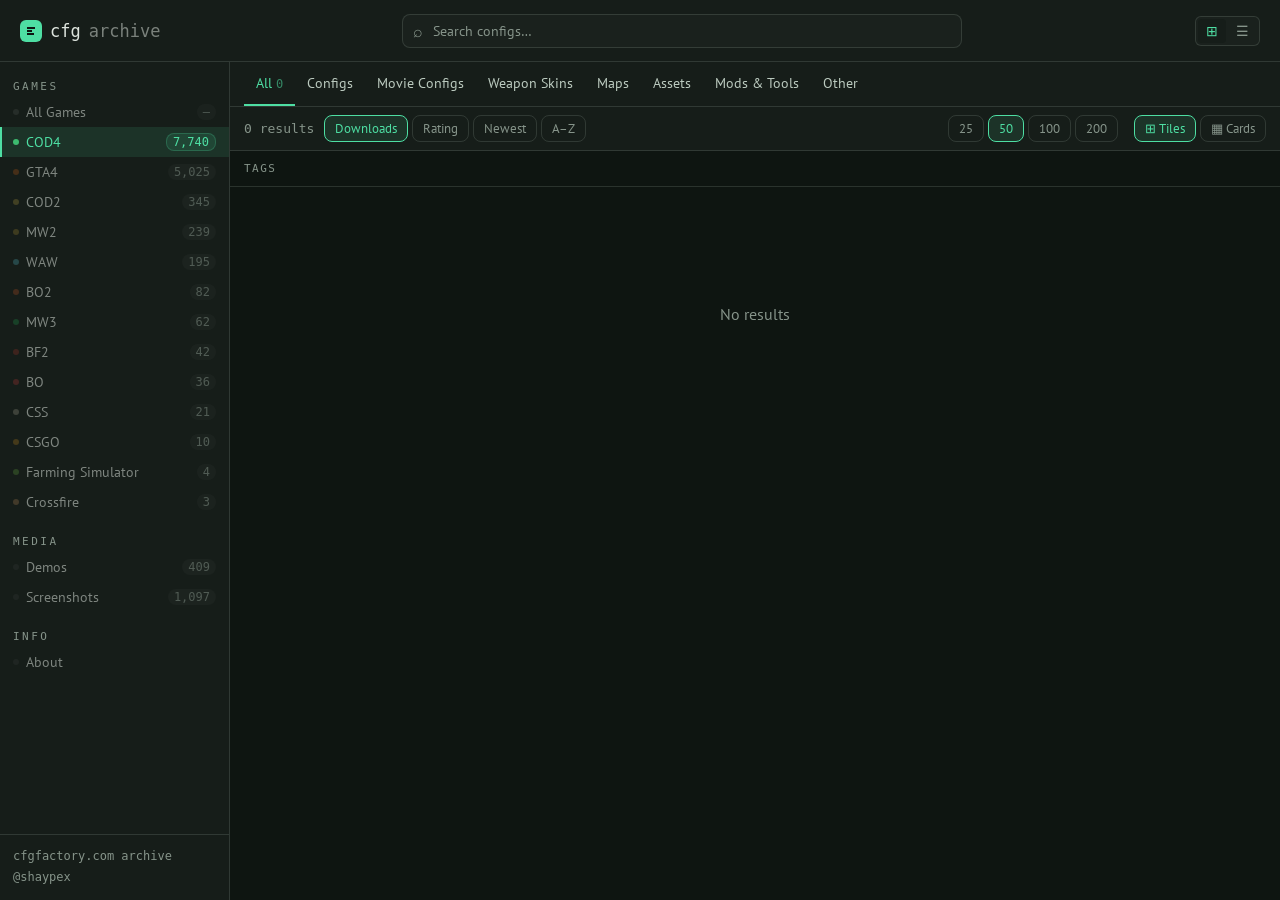
==== commit 8c16716b: "Move CSS to styles.css and apply the dark Tactical Vault theme Co-Authored-By: Claude Sonnet 5.5 <no" ====
--- a/index.html
+++ b/index.html
@@ -3,10 +3,19 @@
 <head>
 <meta charset="UTF-8">
 <meta name="viewport" content="width=device-width, initial-scale=1.0">
-<title>the CFGFactory archive</title>
+<title>cfgarchive - CFGFactory.com Archive | CoD Configs, Skins &amp; Mods</title>
+<meta name="description" content="The CFGFactory.com archive: download 13,000+ configs, movie configs, weapon skins, maps and mods for Call of Duty 4, GTA IV and more, plus demos.">
+<link rel="canonical" href="https://cfgarchive.net/">
+<meta property="og:type" content="website">
+<meta property="og:site_name" content="cfgarchive">
+<meta property="og:title" content="cfgarchive - CFGFactory.com Archive | CoD Configs, Skins &amp; Mods">
+<meta property="og:description" content="The CFGFactory.com archive: download 13,000+ configs, movie configs, weapon skins, maps and mods for Call of Duty 4, GTA IV and more, plus demos.">
+<meta property="og:url" content="https://cfgarchive.net/">
+<meta name="twitter:card" content="summary">
+<script type="application/ld+json">{"@context":"https://schema.org","@type":"WebSite","name":"cfgarchive","alternateName":["CFG Archive","cfgarchive.net"],"url":"https://cfgarchive.net/"}</script>
 <link rel="icon" type="image/svg+xml" href="data:image/svg+xml,%3Csvg xmlns='http://www.w3.org/2000/svg' viewBox='0 0 32 32'%3E%3Crect width='32' height='32' rx='6' fill='%232a352a'/%3E%3Cpath fill='%238fa08f' d='M5 7h22v5H5zM5 14h14v5H5zM5 21h18v5H5z'/%3E%3C/svg%3E">
 <link rel="preconnect" href="https://fonts.googleapis.com">
-<link href="https://fonts.googleapis.com/css2?family=DM+Sans:wght@300;400;500;600&family=DM+Mono:wght@400;500&display=swap" rel="stylesheet">
+<link href="https://fonts.googleapis.com/css2?family=PT+Mono&family=PT+Sans:wght@400;700&family=Titillium+Web:wght@600;700&display=swap" rel="stylesheet">
 <script>/* fuse.js v7.1.0 - https://fusejs.io | Apache-2.0 */
 /**
  * Fuse.js v7.1.0 - Lightweight fuzzy-search (http://fusejs.io)
@@ -18,372 +27,19 @@
  */
 var e,t;e=this,t=function(){"use strict";function e(e,t){var n=Object.keys(e);if(Object.getOwnPropertySymbols){var r=Object.getOwnPropertySymbols(e);t&&(r=r.filter((function(t){return Object.getOwnPropertyDescriptor(e,t).enumerable}))),n.push.apply(n,r)}return n}function t(t){for(var n=1;n<arguments.length;n++){var r=null!=arguments[n]?arguments[n]:{};n%2?e(Object(r),!0).forEach((function(e){o(t,e,r[e])})):Object.getOwnPropertyDescriptors?Object.defineProperties(t,Object.getOwnPropertyDescriptors(r)):e(Object(r)).forEach((function(e){Object.defineProperty(t,e,Object.getOwnPropertyDescriptor(r,e))}))}return t}function n(e){return n="function"==typeof Symbol&&"symbol"==typeof Symbol.iterator?function(e){return typeof e}:function(e){return e&&"function"==typeof Symbol&&e.constructor===Symbol&&e!==Symbol.prototype?"symbol":typeof e},n(e)}function r(e,t){if(!(e instanceof t))throw new TypeError("Cannot call a class as a function")}function i(e,t){for(var n=0;n<t.length;n++){var r=t[n];r.enumerable=r.enumerable||!1,r.configurable=!0,"value"in r&&(r.writable=!0),Object.defineProperty(e,v(r.key),r)}}function u(e,t,n){return t&&i(e.prototype,t),n&&i(e,n),Object.defineProperty(e,"prototype",{writable:!1}),e}function o(e,t,n){return(t=v(t))in e?Object.defineProperty(e,t,{value:n,enumerable:!0,configurable:!0,writable:!0}):e[t]=n,e}function c(e,t){if("function"!=typeof t&&null!==t)throw new TypeError("Super expression must either be null or a function");e.prototype=Object.create(t&&t.prototype,{constructor:{value:e,writable:!0,configurable:!0}}),Object.defineProperty(e,"prototype",{writable:!1}),t&&s(e,t)}function a(e){return a=Object.setPrototypeOf?Object.getPrototypeOf.bind():function(e){return e.__proto__||Object.getPrototypeOf(e)},a(e)}function s(e,t){return s=Object.setPrototypeOf?Object.setPrototypeOf.bind():function(e,t){return e.__proto__=t,e},s(e,t)}function h(e,t){if(t&&("object"==typeof t||"function"==typeof t))return t;if(void 0!==t)throw new TypeError("Derived constructors may only return object or undefined");return function(e){if(void 0===e)throw new ReferenceError("this hasn't been initialised - super() hasn't been called");return e}(e)}function l(e){var t=function(){if("undefined"==typeof Reflect||!Reflect.construct)return!1;if(Reflect.construct.sham)return!1;if("function"==typeof Proxy)return!0;try{return Boolean.prototype.valueOf.call(Reflect.construct(Boolean,[],(function(){}))),!0}catch(e){return!1}}();return function(){var n,r=a(e);if(t){var i=a(this).constructor;n=Reflect.construct(r,arguments,i)}else n=r.apply(this,arguments);return h(this,n)}}function f(e){return function(e){if(Array.isArray(e))return d(e)}(e)||function(e){if("undefined"!=typeof Symbol&&null!=e[Symbol.iterator]||null!=e["@@iterator"])return Array.from(e)}(e)||function(e,t){if(e){if("string"==typeof e)return d(e,t);var n=Object.prototype.toString.call(e).slice(8,-1);return"Object"===n&&e.constructor&&(n=e.constructor.name),"Map"===n||"Set"===n?Array.from(e):"Arguments"===n||/^(?:Ui|I)nt(?:8|16|32)(?:Clamped)?Array$/.test(n)?d(e,t):void 0}}(e)||function(){throw new TypeError("Invalid attempt to spread non-iterable instance.\nIn order to be iterable, non-array objects must have a [Symbol.iterator]() method.")}()}function d(e,t){(null==t||t>e.length)&&(t=e.length);for(var n=0,r=new Array(t);n<t;n++)r[n]=e[n];return r}function v(e){var t=function(e,t){if("object"!=typeof e||null===e)return e;var n=e[Symbol.toPrimitive];if(void 0!==n){var r=n.call(e,t||"default");if("object"!=typeof r)return r;throw new TypeError("@@toPrimitive must return a primitive value.")}return("string"===t?String:Number)(e)}(e,"string");return"symbol"==typeof t?t:String(t)}function g(e){return Array.isArray?Array.isArray(e):"[object Array]"===M(e)}var y=1/0;function p(e){return null==e?"":function(e){if("string"==typeof e)return e;var t=e+"";return"0"==t&&1/e==-y?"-0":t}(e)}function A(e){return"string"==typeof e}function m(e){return"number"==typeof e}function C(e){return!0===e||!1===e||function(e){return k(e)&&null!==e}(e)&&"[object Boolean]"==M(e)}function k(e){return"object"===n(e)}function E(e){return null!=e}function F(e){return!e.trim().length}function M(e){return null==e?void 0===e?"[object Undefined]":"[object Null]":Object.prototype.toString.call(e)}var b=function(e){return"Missing ".concat(e," property in key")},D=function(e){return"Property 'weight' in key '".concat(e,"' must be a positive integer")},B=Object.prototype.hasOwnProperty,x=function(){function e(t){var n=this;r(this,e),this._keys=[],this._keyMap={};var i=0;t.forEach((function(e){var t=w(e);n._keys.push(t),n._keyMap[t.id]=t,i+=t.weight})),this._keys.forEach((function(e){e.weight/=i}))}return u(e,[{key:"get",value:function(e){return this._keyMap[e]}},{key:"keys",value:function(){return this._keys}},{key:"toJSON",value:function(){return JSON.stringify(this._keys)}}]),e}();function w(e){var t=null,n=null,r=null,i=1,u=null;if(A(e)||g(e))r=e,t=S(e),n=L(e);else{if(!B.call(e,"name"))throw new Error(b("name"));var o=e.name;if(r=o,B.call(e,"weight")&&(i=e.weight)<=0)throw new Error(D(o));t=S(o),n=L(o),u=e.getFn}return{path:t,id:n,weight:i,src:r,getFn:u}}function S(e){return g(e)?e:e.split(".")}function L(e){return g(e)?e.join("."):e}var _={useExtendedSearch:!1,getFn:function(e,t){var n=[],r=!1;return function e(t,i,u){if(E(t))if(i[u]){var o=t[i[u]];if(!E(o))return;if(u===i.length-1&&(A(o)||m(o)||C(o)))n.push(p(o));else if(g(o)){r=!0;for(var c=0,a=o.length;c<a;c+=1)e(o[c],i,u+1)}else i.length&&e(o,i,u+1)}else n.push(t)}(e,A(t)?t.split("."):t,0),r?n:n[0]},ignoreLocation:!1,ignoreFieldNorm:!1,fieldNormWeight:1},O=t(t(t(t({},{isCaseSensitive:!1,ignoreDiacritics:!1,includeScore:!1,keys:[],shouldSort:!0,sortFn:function(e,t){return e.score===t.score?e.idx<t.idx?-1:1:e.score<t.score?-1:1}}),{includeMatches:!1,findAllMatches:!1,minMatchCharLength:1}),{location:0,threshold:.6,distance:100}),_),j=/[^ ]+/g,I=function(){function e(){var t=arguments.length>0&&void 0!==arguments[0]?arguments[0]:{},n=t.getFn,i=void 0===n?O.getFn:n,u=t.fieldNormWeight,o=void 0===u?O.fieldNormWeight:u;r(this,e),this.norm=function(){var e=arguments.length>0&&void 0!==arguments[0]?arguments[0]:1,t=arguments.length>1&&void 0!==arguments[1]?arguments[1]:3,n=new Map,r=Math.pow(10,t);return{get:function(t){var i=t.match(j).length;if(n.has(i))return n.get(i);var u=1/Math.pow(i,.5*e),o=parseFloat(Math.round(u*r)/r);return n.set(i,o),o},clear:function(){n.clear()}}}(o,3),this.getFn=i,this.isCreated=!1,this.setIndexRecords()}return u(e,[{key:"setSources",value:function(){var e=arguments.length>0&&void 0!==arguments[0]?arguments[0]:[];this.docs=e}},{key:"setIndexRecords",value:function(){var e=arguments.length>0&&void 0!==arguments[0]?arguments[0]:[];this.records=e}},{key:"setKeys",value:function(){var e=this,t=arguments.length>0&&void 0!==arguments[0]?arguments[0]:[];this.keys=t,this._keysMap={},t.forEach((function(t,n){e._keysMap[t.id]=n}))}},{key:"create",value:function(){var e=this;!this.isCreated&&this.docs.length&&(this.isCreated=!0,A(this.docs[0])?this.docs.forEach((function(t,n){e._addString(t,n)})):this.docs.forEach((function(t,n){e._addObject(t,n)})),this.norm.clear())}},{key:"add",value:function(e){var t=this.size();A(e)?this._addString(e,t):this._addObject(e,t)}},{key:"removeAt",value:function(e){this.records.splice(e,1);for(var t=e,n=this.size();t<n;t+=1)this.records[t].i-=1}},{key:"getValueForItemAtKeyId",value:function(e,t){return e[this._keysMap[t]]}},{key:"size",value:function(){return this.records.length}},{key:"_addString",value:function(e,t){if(E(e)&&!F(e)){var n={v:e,i:t,n:this.norm.get(e)};this.records.push(n)}}},{key:"_addObject",value:function(e,t){var n=this,r={i:t,$:{}};this.keys.forEach((function(t,i){var u=t.getFn?t.getFn(e):n.getFn(e,t.path);if(E(u))if(g(u)){for(var o=[],c=[{nestedArrIndex:-1,value:u}];c.length;){var a=c.pop(),s=a.nestedArrIndex,h=a.value;if(E(h))if(A(h)&&!F(h)){var l={v:h,i:s,n:n.norm.get(h)};o.push(l)}else g(h)&&h.forEach((function(e,t){c.push({nestedArrIndex:t,value:e})}))}r.$[i]=o}else if(A(u)&&!F(u)){var f={v:u,n:n.norm.get(u)};r.$[i]=f}})),this.records.push(r)}},{key:"toJSON",value:function(){return{keys:this.keys,records:this.records}}}]),e}();function $(e,t){var n=arguments.length>2&&void 0!==arguments[2]?arguments[2]:{},r=n.getFn,i=void 0===r?O.getFn:r,u=n.fieldNormWeight,o=void 0===u?O.fieldNormWeight:u,c=new I({getFn:i,fieldNormWeight:o});return c.setKeys(e.map(w)),c.setSources(t),c.create(),c}function R(e){var t=arguments.length>1&&void 0!==arguments[1]?arguments[1]:{},n=t.errors,r=void 0===n?0:n,i=t.currentLocation,u=void 0===i?0:i,o=t.expectedLocation,c=void 0===o?0:o,a=t.distance,s=void 0===a?O.distance:a,h=t.ignoreLocation,l=void 0===h?O.ignoreLocation:h,f=r/e.length;if(l)return f;var d=Math.abs(c-u);return s?f+d/s:d?1:f}var N=32;function P(e,t,n){var r=arguments.length>3&&void 0!==arguments[3]?arguments[3]:{},i=r.location,u=void 0===i?O.location:i,o=r.distance,c=void 0===o?O.distance:o,a=r.threshold,s=void 0===a?O.threshold:a,h=r.findAllMatches,l=void 0===h?O.findAllMatches:h,f=r.minMatchCharLength,d=void 0===f?O.minMatchCharLength:f,v=r.includeMatches,g=void 0===v?O.includeMatches:v,y=r.ignoreLocation,p=void 0===y?O.ignoreLocation:y;if(t.length>N)throw new Error("Pattern length exceeds max of ".concat(N,"."));for(var A,m=t.length,C=e.length,k=Math.max(0,Math.min(u,C)),E=s,F=k,M=d>1||g,b=M?Array(C):[];(A=e.indexOf(t,F))>-1;){var D=R(t,{currentLocation:A,expectedLocation:k,distance:c,ignoreLocation:p});if(E=Math.min(D,E),F=A+m,M)for(var B=0;B<m;)b[A+B]=1,B+=1}F=-1;for(var x=[],w=1,S=m+C,L=1<<m-1,_=0;_<m;_+=1){for(var j=0,I=S;j<I;)R(t,{errors:_,currentLocation:k+I,expectedLocation:k,distance:c,ignoreLocation:p})<=E?j=I:S=I,I=Math.floor((S-j)/2+j);S=I;var $=Math.max(1,k-I+1),P=l?C:Math.min(k+I,C)+m,W=Array(P+2);W[P+1]=(1<<_)-1;for(var z=P;z>=$;z-=1){var T=z-1,K=n[e.charAt(T)];if(M&&(b[T]=+!!K),W[z]=(W[z+1]<<1|1)&K,_&&(W[z]|=(x[z+1]|x[z])<<1|1|x[z+1]),W[z]&L&&(w=R(t,{errors:_,currentLocation:T,expectedLocation:k,distance:c,ignoreLocation:p}))<=E){if(E=w,(F=T)<=k)break;$=Math.max(1,2*k-F)}}if(R(t,{errors:_+1,currentLocation:k,expectedLocation:k,distance:c,ignoreLocation:p})>E)break;x=W}var q={isMatch:F>=0,score:Math.max(.001,w)};if(M){var J=function(){for(var e=arguments.length>0&&void 0!==arguments[0]?arguments[0]:[],t=arguments.length>1&&void 0!==arguments[1]?arguments[1]:O.minMatchCharLength,n=[],r=-1,i=-1,u=0,o=e.length;u<o;u+=1){var c=e[u];c&&-1===r?r=u:c||-1===r||((i=u-1)-r+1>=t&&n.push([r,i]),r=-1)}return e[u-1]&&u-r>=t&&n.push([r,u-1]),n}(b,d);J.length?g&&(q.indices=J):q.isMatch=!1}return q}function W(e){for(var t={},n=0,r=e.length;n<r;n+=1){var i=e.charAt(n);t[i]=(t[i]||0)|1<<r-n-1}return t}var z=String.prototype.normalize?function(e){return e.normalize("NFD").replace(/[\u0300-\u036F\u0483-\u0489\u0591-\u05BD\u05BF\u05C1\u05C2\u05C4\u05C5\u05C7\u0610-\u061A\u064B-\u065F\u0670\u06D6-\u06DC\u06DF-\u06E4\u06E7\u06E8\u06EA-\u06ED\u0711\u0730-\u074A\u07A6-\u07B0\u07EB-\u07F3\u07FD\u0816-\u0819\u081B-\u0823\u0825-\u0827\u0829-\u082D\u0859-\u085B\u08D3-\u08E1\u08E3-\u0903\u093A-\u093C\u093E-\u094F\u0951-\u0957\u0962\u0963\u0981-\u0983\u09BC\u09BE-\u09C4\u09C7\u09C8\u09CB-\u09CD\u09D7\u09E2\u09E3\u09FE\u0A01-\u0A03\u0A3C\u0A3E-\u0A42\u0A47\u0A48\u0A4B-\u0A4D\u0A51\u0A70\u0A71\u0A75\u0A81-\u0A83\u0ABC\u0ABE-\u0AC5\u0AC7-\u0AC9\u0ACB-\u0ACD\u0AE2\u0AE3\u0AFA-\u0AFF\u0B01-\u0B03\u0B3C\u0B3E-\u0B44\u0B47\u0B48\u0B4B-\u0B4D\u0B56\u0B57\u0B62\u0B63\u0B82\u0BBE-\u0BC2\u0BC6-\u0BC8\u0BCA-\u0BCD\u0BD7\u0C00-\u0C04\u0C3E-\u0C44\u0C46-\u0C48\u0C4A-\u0C4D\u0C55\u0C56\u0C62\u0C63\u0C81-\u0C83\u0CBC\u0CBE-\u0CC4\u0CC6-\u0CC8\u0CCA-\u0CCD\u0CD5\u0CD6\u0CE2\u0CE3\u0D00-\u0D03\u0D3B\u0D3C\u0D3E-\u0D44\u0D46-\u0D48\u0D4A-\u0D4D\u0D57\u0D62\u0D63\u0D82\u0D83\u0DCA\u0DCF-\u0DD4\u0DD6\u0DD8-\u0DDF\u0DF2\u0DF3\u0E31\u0E34-\u0E3A\u0E47-\u0E4E\u0EB1\u0EB4-\u0EB9\u0EBB\u0EBC\u0EC8-\u0ECD\u0F18\u0F19\u0F35\u0F37\u0F39\u0F3E\u0F3F\u0F71-\u0F84\u0F86\u0F87\u0F8D-\u0F97\u0F99-\u0FBC\u0FC6\u102B-\u103E\u1056-\u1059\u105E-\u1060\u1062-\u1064\u1067-\u106D\u1071-\u1074\u1082-\u108D\u108F\u109A-\u109D\u135D-\u135F\u1712-\u1714\u1732-\u1734\u1752\u1753\u1772\u1773\u17B4-\u17D3\u17DD\u180B-\u180D\u1885\u1886\u18A9\u1920-\u192B\u1930-\u193B\u1A17-\u1A1B\u1A55-\u1A5E\u1A60-\u1A7C\u1A7F\u1AB0-\u1ABE\u1B00-\u1B04\u1B34-\u1B44\u1B6B-\u1B73\u1B80-\u1B82\u1BA1-\u1BAD\u1BE6-\u1BF3\u1C24-\u1C37\u1CD0-\u1CD2\u1CD4-\u1CE8\u1CED\u1CF2-\u1CF4\u1CF7-\u1CF9\u1DC0-\u1DF9\u1DFB-\u1DFF\u20D0-\u20F0\u2CEF-\u2CF1\u2D7F\u2DE0-\u2DFF\u302A-\u302F\u3099\u309A\uA66F-\uA672\uA674-\uA67D\uA69E\uA69F\uA6F0\uA6F1\uA802\uA806\uA80B\uA823-\uA827\uA880\uA881\uA8B4-\uA8C5\uA8E0-\uA8F1\uA8FF\uA926-\uA92D\uA947-\uA953\uA980-\uA983\uA9B3-\uA9C0\uA9E5\uAA29-\uAA36\uAA43\uAA4C\uAA4D\uAA7B-\uAA7D\uAAB0\uAAB2-\uAAB4\uAAB7\uAAB8\uAABE\uAABF\uAAC1\uAAEB-\uAAEF\uAAF5\uAAF6\uABE3-\uABEA\uABEC\uABED\uFB1E\uFE00-\uFE0F\uFE20-\uFE2F]/g,"")}:function(e){return e},T=function(){function e(t){var n=this,i=arguments.length>1&&void 0!==arguments[1]?arguments[1]:{},u=i.location,o=void 0===u?O.location:u,c=i.threshold,a=void 0===c?O.threshold:c,s=i.distance,h=void 0===s?O.distance:s,l=i.includeMatches,f=void 0===l?O.includeMatches:l,d=i.findAllMatches,v=void 0===d?O.findAllMatches:d,g=i.minMatchCharLength,y=void 0===g?O.minMatchCharLength:g,p=i.isCaseSensitive,A=void 0===p?O.isCaseSensitive:p,m=i.ignoreDiacritics,C=void 0===m?O.ignoreDiacritics:m,k=i.ignoreLocation,E=void 0===k?O.ignoreLocation:k;if(r(this,e),this.options={location:o,threshold:a,distance:h,includeMatches:f,findAllMatches:v,minMatchCharLength:y,isCaseSensitive:A,ignoreDiacritics:C,ignoreLocation:E},t=A?t:t.toLowerCase(),t=C?z(t):t,this.pattern=t,this.chunks=[],this.pattern.length){var F=function(e,t){n.chunks.push({pattern:e,alphabet:W(e),startIndex:t})},M=this.pattern.length;if(M>N){for(var b=0,D=M%N,B=M-D;b<B;)F(this.pattern.substr(b,N),b),b+=N;if(D){var x=M-N;F(this.pattern.substr(x),x)}}else F(this.pattern,0)}}return u(e,[{key:"searchIn",value:function(e){var t=this.options,n=t.isCaseSensitive,r=t.ignoreDiacritics,i=t.includeMatches;if(e=n?e:e.toLowerCase(),e=r?z(e):e,this.pattern===e){var u={isMatch:!0,score:0};return i&&(u.indices=[[0,e.length-1]]),u}var o=this.options,c=o.location,a=o.distance,s=o.threshold,h=o.findAllMatches,l=o.minMatchCharLength,d=o.ignoreLocation,v=[],g=0,y=!1;this.chunks.forEach((function(t){var n=t.pattern,r=t.alphabet,u=t.startIndex,o=P(e,n,r,{location:c+u,distance:a,threshold:s,findAllMatches:h,minMatchCharLength:l,includeMatches:i,ignoreLocation:d}),p=o.isMatch,A=o.score,m=o.indices;p&&(y=!0),g+=A,p&&m&&(v=[].concat(f(v),f(m)))}));var p={isMatch:y,score:y?g/this.chunks.length:1};return y&&i&&(p.indices=v),p}}]),e}(),K=function(){function e(t){r(this,e),this.pattern=t}return u(e,[{key:"search",value:function(){}}],[{key:"isMultiMatch",value:function(e){return q(e,this.multiRegex)}},{key:"isSingleMatch",value:function(e){return q(e,this.singleRegex)}}]),e}();function q(e,t){var n=e.match(t);return n?n[1]:null}var J=function(e){c(n,e);var t=l(n);function n(e){return r(this,n),t.call(this,e)}return u(n,[{key:"search",value:function(e){var t=e===this.pattern;return{isMatch:t,score:t?0:1,indices:[0,this.pattern.length-1]}}}],[{key:"type",get:function(){return"exact"}},{key:"multiRegex",get:function(){return/^="(.*)"$/}},{key:"singleRegex",get:function(){return/^=(.*)$/}}]),n}(K),U=function(e){c(n,e);var t=l(n);function n(e){return r(this,n),t.call(this,e)}return u(n,[{key:"search",value:function(e){var t=-1===e.indexOf(this.pattern);return{isMatch:t,score:t?0:1,indices:[0,e.length-1]}}}],[{key:"type",get:function(){return"inverse-exact"}},{key:"multiRegex",get:function(){return/^!"(.*)"$/}},{key:"singleRegex",get:function(){return/^!(.*)$/}}]),n}(K),V=function(e){c(n,e);var t=l(n);function n(e){return r(this,n),t.call(this,e)}return u(n,[{key:"search",value:function(e){var t=e.startsWith(this.pattern);return{isMatch:t,score:t?0:1,indices:[0,this.pattern.length-1]}}}],[{key:"type",get:function(){return"prefix-exact"}},{key:"multiRegex",get:function(){return/^\^"(.*)"$/}},{key:"singleRegex",get:function(){return/^\^(.*)$/}}]),n}(K),G=function(e){c(n,e);var t=l(n);function n(e){return r(this,n),t.call(this,e)}return u(n,[{key:"search",value:function(e){var t=!e.startsWith(this.pattern);return{isMatch:t,score:t?0:1,indices:[0,e.length-1]}}}],[{key:"type",get:function(){return"inverse-prefix-exact"}},{key:"multiRegex",get:function(){return/^!\^"(.*)"$/}},{key:"singleRegex",get:function(){return/^!\^(.*)$/}}]),n}(K),H=function(e){c(n,e);var t=l(n);function n(e){return r(this,n),t.call(this,e)}return u(n,[{key:"search",value:function(e){var t=e.endsWith(this.pattern);return{isMatch:t,score:t?0:1,indices:[e.length-this.pattern.length,e.length-1]}}}],[{key:"type",get:function(){return"suffix-exact"}},{key:"multiRegex",get:function(){return/^"(.*)"\$$/}},{key:"singleRegex",get:function(){return/^(.*)\$$/}}]),n}(K),Q=function(e){c(n,e);var t=l(n);function n(e){return r(this,n),t.call(this,e)}return u(n,[{key:"search",value:function(e){var t=!e.endsWith(this.pattern);return{isMatch:t,score:t?0:1,indices:[0,e.length-1]}}}],[{key:"type",get:function(){return"inverse-suffix-exact"}},{key:"multiRegex",get:function(){return/^!"(.*)"\$$/}},{key:"singleRegex",get:function(){return/^!(.*)\$$/}}]),n}(K),X=function(e){c(n,e);var t=l(n);function n(e){var i,u=arguments.length>1&&void 0!==arguments[1]?arguments[1]:{},o=u.location,c=void 0===o?O.location:o,a=u.threshold,s=void 0===a?O.threshold:a,h=u.distance,l=void 0===h?O.distance:h,f=u.includeMatches,d=void 0===f?O.includeMatches:f,v=u.findAllMatches,g=void 0===v?O.findAllMatches:v,y=u.minMatchCharLength,p=void 0===y?O.minMatchCharLength:y,A=u.isCaseSensitive,m=void 0===A?O.isCaseSensitive:A,C=u.ignoreDiacritics,k=void 0===C?O.ignoreDiacritics:C,E=u.ignoreLocation,F=void 0===E?O.ignoreLocation:E;return r(this,n),(i=t.call(this,e))._bitapSearch=new T(e,{location:c,threshold:s,distance:l,includeMatches:d,findAllMatches:g,minMatchCharLength:p,isCaseSensitive:m,ignoreDiacritics:k,ignoreLocation:F}),i}return u(n,[{key:"search",value:function(e){return this._bitapSearch.searchIn(e)}}],[{key:"type",get:function(){return"fuzzy"}},{key:"multiRegex",get:function(){return/^"(.*)"$/}},{key:"singleRegex",get:function(){return/^(.*)$/}}]),n}(K),Y=function(e){c(n,e);var t=l(n);function n(e){return r(this,n),t.call(this,e)}return u(n,[{key:"search",value:function(e){for(var t,n=0,r=[],i=this.pattern.length;(t=e.indexOf(this.pattern,n))>-1;)n=t+i,r.push([t,n-1]);var u=!!r.length;return{isMatch:u,score:u?0:1,indices:r}}}],[{key:"type",get:function(){return"include"}},{key:"multiRegex",get:function(){return/^'"(.*)"$/}},{key:"singleRegex",get:function(){return/^'(.*)$/}}]),n}(K),Z=[J,Y,V,G,Q,H,U,X],ee=Z.length,te=/ +(?=(?:[^\"]*\"[^\"]*\")*[^\"]*$)/,ne=new Set([X.type,Y.type]),re=function(){function e(t){var n=arguments.length>1&&void 0!==arguments[1]?arguments[1]:{},i=n.isCaseSensitive,u=void 0===i?O.isCaseSensitive:i,o=n.ignoreDiacritics,c=void 0===o?O.ignoreDiacritics:o,a=n.includeMatches,s=void 0===a?O.includeMatches:a,h=n.minMatchCharLength,l=void 0===h?O.minMatchCharLength:h,f=n.ignoreLocation,d=void 0===f?O.ignoreLocation:f,v=n.findAllMatches,g=void 0===v?O.findAllMatches:v,y=n.location,p=void 0===y?O.location:y,A=n.threshold,m=void 0===A?O.threshold:A,C=n.distance,k=void 0===C?O.distance:C;r(this,e),this.query=null,this.options={isCaseSensitive:u,ignoreDiacritics:c,includeMatches:s,minMatchCharLength:l,findAllMatches:g,ignoreLocation:d,location:p,threshold:m,distance:k},t=u?t:t.toLowerCase(),t=c?z(t):t,this.pattern=t,this.query=function(e){var t=arguments.length>1&&void 0!==arguments[1]?arguments[1]:{};return e.split("|").map((function(e){for(var n=e.trim().split(te).filter((function(e){return e&&!!e.trim()})),r=[],i=0,u=n.length;i<u;i+=1){for(var o=n[i],c=!1,a=-1;!c&&++a<ee;){var s=Z[a],h=s.isMultiMatch(o);h&&(r.push(new s(h,t)),c=!0)}if(!c)for(a=-1;++a<ee;){var l=Z[a],f=l.isSingleMatch(o);if(f){r.push(new l(f,t));break}}}return r}))}(this.pattern,this.options)}return u(e,[{key:"searchIn",value:function(e){var t=this.query;if(!t)return{isMatch:!1,score:1};var n=this.options,r=n.includeMatches,i=n.isCaseSensitive,u=n.ignoreDiacritics;e=i?e:e.toLowerCase(),e=u?z(e):e;for(var o=0,c=[],a=0,s=0,h=t.length;s<h;s+=1){var l=t[s];c.length=0,o=0;for(var d=0,v=l.length;d<v;d+=1){var g=l[d],y=g.search(e),p=y.isMatch,A=y.indices,m=y.score;if(!p){a=0,o=0,c.length=0;break}if(o+=1,a+=m,r){var C=g.constructor.type;ne.has(C)?c=[].concat(f(c),f(A)):c.push(A)}}if(o){var k={isMatch:!0,score:a/o};return r&&(k.indices=c),k}}return{isMatch:!1,score:1}}}],[{key:"condition",value:function(e,t){return t.useExtendedSearch}}]),e}(),ie=[];function ue(e,t){for(var n=0,r=ie.length;n<r;n+=1){var i=ie[n];if(i.condition(e,t))return new i(e,t)}return new T(e,t)}var oe="$and",ce="$or",ae="$path",se="$val",he=function(e){return!(!e[oe]&&!e[ce])},le=function(e){return o({},oe,Object.keys(e).map((function(t){return o({},t,e[t])})))};function fe(e,t){var n=(arguments.length>2&&void 0!==arguments[2]?arguments[2]:{}).auto,r=void 0===n||n;return he(e)||(e=le(e)),function e(n){var i=Object.keys(n),u=function(e){return!!e[ae]}(n);if(!u&&i.length>1&&!he(n))return e(le(n));if(function(e){return!g(e)&&k(e)&&!he(e)}(n)){var o=u?n[ae]:i[0],c=u?n[se]:n[o];if(!A(c))throw new Error(function(e){return"Invalid value for key ".concat(e)}(o));var a={keyId:L(o),pattern:c};return r&&(a.searcher=ue(c,t)),a}var s={children:[],operator:i[0]};return i.forEach((function(t){var r=n[t];g(r)&&r.forEach((function(t){s.children.push(e(t))}))})),s}(e)}function de(e,t){var n=e.matches;t.matches=[],E(n)&&n.forEach((function(e){if(E(e.indices)&&e.indices.length){var n={indices:e.indices,value:e.value};e.key&&(n.key=e.key.src),e.idx>-1&&(n.refIndex=e.idx),t.matches.push(n)}}))}function ve(e,t){t.score=e.score}var ge=function(){function e(n){var i=arguments.length>1&&void 0!==arguments[1]?arguments[1]:{},u=arguments.length>2?arguments[2]:void 0;r(this,e),this.options=t(t({},O),i),this.options.useExtendedSearch,this._keyStore=new x(this.options.keys),this.setCollection(n,u)}return u(e,[{key:"setCollection",value:function(e,t){if(this._docs=e,t&&!(t instanceof I))throw new Error("Incorrect 'index' type");this._myIndex=t||$(this.options.keys,this._docs,{getFn:this.options.getFn,fieldNormWeight:this.options.fieldNormWeight})}},{key:"add",value:function(e){E(e)&&(this._docs.push(e),this._myIndex.add(e))}},{key:"remove",value:function(){for(var e=arguments.length>0&&void 0!==arguments[0]?arguments[0]:function(){return!1},t=[],n=0,r=this._docs.length;n<r;n+=1){var i=this._docs[n];e(i,n)&&(this.removeAt(n),n-=1,r-=1,t.push(i))}return t}},{key:"removeAt",value:function(e){this._docs.splice(e,1),this._myIndex.removeAt(e)}},{key:"getIndex",value:function(){return this._myIndex}},{key:"search",value:function(e){var t=(arguments.length>1&&void 0!==arguments[1]?arguments[1]:{}).limit,n=void 0===t?-1:t,r=this.options,i=r.includeMatches,u=r.includeScore,o=r.shouldSort,c=r.sortFn,a=r.ignoreFieldNorm,s=A(e)?A(this._docs[0])?this._searchStringList(e):this._searchObjectList(e):this._searchLogical(e);return function(e,t){var n=t.ignoreFieldNorm,r=void 0===n?O.ignoreFieldNorm:n;e.forEach((function(e){var t=1;e.matches.forEach((function(e){var n=e.key,i=e.norm,u=e.score,o=n?n.weight:null;t*=Math.pow(0===u&&o?Number.EPSILON:u,(o||1)*(r?1:i))})),e.score=t}))}(s,{ignoreFieldNorm:a}),o&&s.sort(c),m(n)&&n>-1&&(s=s.slice(0,n)),function(e,t){var n=arguments.length>2&&void 0!==arguments[2]?arguments[2]:{},r=n.includeMatches,i=void 0===r?O.includeMatches:r,u=n.includeScore,o=void 0===u?O.includeScore:u,c=[];return i&&c.push(de),o&&c.push(ve),e.map((function(e){var n=e.idx,r={item:t[n],refIndex:n};return c.length&&c.forEach((function(t){t(e,r)})),r}))}(s,this._docs,{includeMatches:i,includeScore:u})}},{key:"_searchStringList",value:function(e){var t=ue(e,this.options),n=this._myIndex.records,r=[];return n.forEach((function(e){var n=e.v,i=e.i,u=e.n;if(E(n)){var o=t.searchIn(n),c=o.isMatch,a=o.score,s=o.indices;c&&r.push({item:n,idx:i,matches:[{score:a,value:n,norm:u,indices:s}]})}})),r}},{key:"_searchLogical",value:function(e){var t=this,n=fe(e,this.options),r=function e(n,r,i){if(!n.children){var u=n.keyId,o=n.searcher,c=t._findMatches({key:t._keyStore.get(u),value:t._myIndex.getValueForItemAtKeyId(r,u),searcher:o});return c&&c.length?[{idx:i,item:r,matches:c}]:[]}for(var a=[],s=0,h=n.children.length;s<h;s+=1){var l=e(n.children[s],r,i);if(l.length)a.push.apply(a,f(l));else if(n.operator===oe)return[]}return a},i=this._myIndex.records,u={},o=[];return i.forEach((function(e){var t=e.$,i=e.i;if(E(t)){var c=r(n,t,i);c.length&&(u[i]||(u[i]={idx:i,item:t,matches:[]},o.push(u[i])),c.forEach((function(e){var t,n=e.matches;(t=u[i].matches).push.apply(t,f(n))})))}})),o}},{key:"_searchObjectList",value:function(e){var t=this,n=ue(e,this.options),r=this._myIndex,i=r.keys,u=r.records,o=[];return u.forEach((function(e){var r=e.$,u=e.i;if(E(r)){var c=[];i.forEach((function(e,i){c.push.apply(c,f(t._findMatches({key:e,value:r[i],searcher:n})))})),c.length&&o.push({idx:u,item:r,matches:c})}})),o}},{key:"_findMatches",value:function(e){var t=e.key,n=e.value,r=e.searcher;if(!E(n))return[];var i=[];if(g(n))n.forEach((function(e){var n=e.v,u=e.i,o=e.n;if(E(n)){var c=r.searchIn(n),a=c.isMatch,s=c.score,h=c.indices;a&&i.push({score:s,key:t,value:n,idx:u,norm:o,indices:h})}}));else{var u=n.v,o=n.n,c=r.searchIn(u),a=c.isMatch,s=c.score,h=c.indices;a&&i.push({score:s,key:t,value:u,norm:o,indices:h})}return i}}]),e}();return ge.version="7.1.0",ge.createIndex=$,ge.parseIndex=function(e){var t=arguments.length>1&&void 0!==arguments[1]?arguments[1]:{},n=t.getFn,r=void 0===n?O.getFn:n,i=t.fieldNormWeight,u=void 0===i?O.fieldNormWeight:i,o=e.keys,c=e.records,a=new I({getFn:r,fieldNormWeight:u});return a.setKeys(o),a.setIndexRecords(c),a},ge.config=O,function(){ie.push.apply(ie,arguments)}(re),ge},"object"==typeof exports&&"undefined"!=typeof module?module.exports=t():"function"==typeof define&&define.amd?define(t):(e="undefined"!=typeof globalThis?globalThis:e||self).Fuse=t();
 </script>
-<style>
-*{box-sizing:border-box;margin:0;padding:0}
-:root{
-  --bg:#0c0f0c;--bg2:#111511;--bg3:#161d16;
-  --text:#d4ddd4;--text2:#8fa08f;--muted:#4a5c4a;
-  --border:rgba(255,255,255,.07);--r:8px;--r-lg:12px;
-  --game-accent:#3dba6f;--game-glow:rgba(61,186,111,.11);--game-border:rgba(61,186,111,.22);
-  --topbar-h:62px;--sidebar-w:230px;
-}
-body[data-game="ALL"]{--game-accent:rgba(255,255,255,.65);--game-glow:rgba(255,255,255,.05);--game-border:rgba(255,255,255,.12)}
-body[data-game="COD4"]{--game-accent:#3dba6f;--game-glow:rgba(61,186,111,.11);--game-border:rgba(61,186,111,.22)}
-body[data-game="GTA4"]{--game-accent:#f97316;--game-glow:rgba(249,115,22,.11);--game-border:rgba(249,115,22,.24)}
-body[data-game="COD2"]{--game-accent:#e8c84a;--game-glow:rgba(232,200,74,.1);--game-border:rgba(232,200,74,.22)}
-body[data-game="MW2"]{--game-accent:#d4af37;--game-glow:rgba(212,175,55,.1);--game-border:rgba(212,175,55,.22)}
-body[data-game="WAW"]{--game-accent:#67e8f9;--game-glow:rgba(103,232,249,.11);--game-border:rgba(103,232,249,.24)}
-body[data-game="BO2"]{--game-accent:#f16427;--game-glow:rgba(241,100,39,.1);--game-border:rgba(241,100,39,.22)}
-body[data-game="MW3"]{--game-accent:#22c55e;--game-glow:rgba(34,197,94,.11);--game-border:rgba(34,197,94,.22)}
-body[data-game="BF2"]{--game-accent:#d43e30;--game-glow:rgba(212,62,48,.11);--game-border:rgba(212,62,48,.24)}
-body[data-game="BO"]{--game-accent:#ef4444;--game-glow:rgba(239,68,68,.1);--game-border:rgba(239,68,68,.22)}
-body[data-game="CSS"]{--game-accent:#d1ccb6;--game-glow:rgba(209,204,182,.1);--game-border:rgba(209,204,182,.22)}
-body[data-game="CSGO"]{--game-accent:#f2a81f;--game-glow:rgba(242,168,31,.1);--game-border:rgba(242,168,31,.22)}
-body[data-game="FS"]{--game-accent:#7ecf4a;--game-glow:rgba(126,207,74,.1);--game-border:rgba(126,207,74,.22)}
-body[data-game="CF"]{--game-accent:#e7a66a;--game-glow:rgba(231,166,106,.11);--game-border:rgba(231,166,106,.24)}
-html,body{height:100%;overflow:hidden}
-body{background:var(--bg);color:var(--text);font-family:'DM Sans',sans-serif;font-size:16px}
-#app{display:grid;grid-template-columns:var(--sidebar-w) 1fr;grid-template-rows:var(--topbar-h) 1fr;height:100%}
-
-/* ── TOPBAR ── */
-.topbar{grid-column:1/-1;background:var(--bg2);border-bottom:1px solid var(--border);display:flex;align-items:center;padding:0 20px;gap:0}
-.logo{font-family:'DM Mono',monospace;font-size:17px;font-weight:500;color:var(--text);display:flex;align-items:center;gap:8px;cursor:pointer;user-select:none;flex-shrink:0;padding-right:16px}
-.logo-mark{width:22px;height:22px;border-radius:6px;background:var(--game-accent);display:flex;align-items:center;justify-content:center;flex-shrink:0;transition:background .3s}
-.logo-mark svg{width:12px;height:12px;fill:var(--bg)}
-.topbar-centre{flex:1;display:flex;justify-content:center;align-items:center;min-width:0;padding:0 12px}
-.topbar-search{position:relative;width:100%;max-width:560px;min-width:120px}
-.topbar-search input{width:100%;background:var(--bg3);border:1px solid var(--border);color:var(--text);font-family:'DM Sans',sans-serif;font-size:14px;padding:7px 14px 7px 30px;border-radius:20px;outline:none;transition:border-color .15s}
-.topbar-search input:focus{border-color:var(--game-accent)}
-:focus-visible{outline:2px solid var(--game-accent);outline-offset:2px}
-.si:focus-visible,.sc:focus-visible,.ctag:focus-visible,.tag-pill:focus-visible,.tag-more:focus-visible,.gal-pill:focus-visible,.cat-pill:focus-visible,.demo-row:focus-visible{outline:2px solid var(--game-accent);outline-offset:2px;border-radius:4px}
-.btn-dl:focus-visible,.lb-dl-btn:focus-visible,.lb-arrow:focus-visible{outline:2px solid var(--game-accent);outline-offset:3px}
-.topbar-search input::placeholder{color:var(--muted)}
-.search-icon{position:absolute;left:11px;top:50%;transform:translateY(-50%);color:var(--muted);font-size:16px;pointer-events:none}
-.topbar-right{flex-shrink:0;display:flex;align-items:center;gap:8px;padding-left:8px}
-.tpill{font-size:13px;padding:3px 9px;border-radius:20px;background:rgba(255,255,255,.04);color:var(--text2);border:1px solid var(--border);font-family:'DM Mono',monospace;white-space:nowrap}
-.tpill strong{color:var(--text);font-weight:500}
-@media(max-width:960px){.tpill:not(:first-child){display:none}}
-@media(max-width:700px){.tpill{display:none}}
-#sidebar-toggle{display:none;align-items:center;justify-content:center;width:34px;height:34px;border:none;background:none;color:var(--text);font-size:22px;cursor:pointer;flex-shrink:0;margin-right:6px;border-radius:6px;transition:background .12s}
-#sidebar-toggle:hover{background:rgba(255,255,255,.06)}
-.view-toggle{display:flex;gap:2px;background:var(--bg3);border:1px solid var(--border);border-radius:6px;padding:2px;flex-shrink:0}
-.vt-btn{padding:4px 8px;border-radius:4px;cursor:pointer;border:none;background:transparent;color:var(--muted);transition:all .12s;font-size:14px}
-.vt-btn.on{background:var(--bg2);color:var(--game-accent)}
-
-/* ── LOADING ── */
-#loading{position:fixed;inset:0;background:var(--bg);display:flex;flex-direction:column;align-items:center;justify-content:center;gap:16px;z-index:100}
-.loading-logo{font-family:'DM Mono',monospace;font-size:22px;color:var(--text);opacity:.7}
-.loading-bar{width:200px;height:2px;background:var(--bg3);border-radius:2px;overflow:hidden}
-.loading-fill{height:100%;background:var(--game-accent);border-radius:2px;animation:lfill 1.2s ease-in-out infinite}
-@keyframes lfill{0%{width:0;margin-left:0}50%{width:60%;margin-left:20%}100%{width:0;margin-left:100%}}
-.loading-msg{font-size:13px;color:var(--muted);font-family:'DM Mono',monospace}
-
-
-/* ── SIDEBAR ── */
-.sidebar{background:var(--bg2);border-right:1px solid var(--border);padding:0;display:flex;flex-direction:column;overflow:hidden}
-.sidebar-scroll{overflow-y:auto;flex:1;padding:8px 0}
-.sidebar-scroll::-webkit-scrollbar{width:3px}
-.sidebar-scroll::-webkit-scrollbar-thumb{background:var(--muted);border-radius:2px}
-.sl{padding:10px 13px 4px;font-size:11px;color:var(--muted);letter-spacing:2.5px;text-transform:uppercase;font-family:'DM Mono',monospace}
-.si{padding:6px 13px 6px 11px;font-size:14px;cursor:pointer;display:flex;justify-content:space-between;align-items:center;transition:all .12s;color:var(--text);opacity:.52;border-left:2px solid transparent}
-.si:hover{background:var(--game-glow);opacity:.88;border-left-color:var(--game-border)}
-.si.on{color:var(--game-accent);opacity:1;background:var(--game-glow);border-left-color:var(--game-accent)}
-.si-label{display:flex;align-items:center;gap:7px;min-width:0;overflow:hidden}
-.si-name{white-space:nowrap;overflow:hidden;text-overflow:ellipsis}
-.game-dot{width:6px;height:6px;border-radius:50%;flex-shrink:0;opacity:.4;transition:opacity .12s}
-.si.on .game-dot{opacity:1}
-.si .badge{font-size:12px;font-family:'DM Mono',monospace;background:rgba(255,255,255,.05);color:var(--muted);padding:1px 6px;border-radius:8px;flex-shrink:0;margin-left:4px}
-.si.on .badge{background:var(--game-glow);color:var(--game-accent);border:1px solid var(--game-border)}
-.sidebar-footer{padding:11px 13px;border-top:1px solid var(--border);font-size:12px;color:var(--muted);line-height:1.8;font-family:'DM Mono',monospace;flex-shrink:0}
-
-/* ── MAIN ── */
-.main{overflow:hidden;display:flex;flex-direction:column}
-
-/* ── CAT TABS ── */
-.cat-bar{padding:0 14px;border-bottom:1px solid var(--border);background:var(--bg2);display:flex;align-items:center;flex-shrink:0;overflow-x:auto}
-.cat-bar::-webkit-scrollbar{height:2px}
-.cat-bar::-webkit-scrollbar-thumb{background:var(--muted)}
-.cat-tab{padding:12px 12px;font-size:14px;cursor:pointer;color:var(--text2);border-bottom:2px solid transparent;white-space:nowrap;transition:all .12s;flex-shrink:0}
-.cat-tab:hover{color:var(--text)}
-.cat-tab.on{color:var(--game-accent);border-bottom-color:var(--game-accent)}
-.cat-count{font-size:12px;font-family:'DM Mono',monospace;color:var(--muted);margin-left:4px}
-.cat-tab.on .cat-count{color:var(--game-accent);opacity:.55}
-
-/* ── TOOLBAR ── */
-.grid-toolbar{padding:8px 14px;border-bottom:1px solid var(--border);display:flex;gap:8px;align-items:center;flex-shrink:0;background:var(--bg2)}
-.result-count{font-size:13px;color:var(--muted);font-family:'DM Mono',monospace;white-space:nowrap;margin-right:2px}
-.sort-chips{display:flex;gap:4px}
-.page-size-chips{display:flex;gap:4px;margin-left:auto}
-.sc{font-size:13px;padding:4px 10px;border-radius:6px;border:1px solid var(--border);color:var(--muted);cursor:pointer;transition:all .12s;white-space:nowrap}
-.sc:hover,.sc.on{border-color:var(--game-accent);color:var(--game-accent);background:var(--game-glow)}
-
-/* ── TAG BAR ── */
-.tag-bar{padding:6px 14px;border-bottom:1px solid var(--border);background:var(--bg);display:flex;align-items:center;gap:5px;flex-shrink:0;overflow-x:auto;min-height:36px}
-.tag-bar::-webkit-scrollbar{height:2px}
-.tag-bar::-webkit-scrollbar-thumb{background:var(--muted)}
-.tb-label{font-size:11px;color:var(--muted);white-space:nowrap;font-family:'DM Mono',monospace;flex-shrink:0;letter-spacing:1.5px;text-transform:uppercase}
-.tag-pill{font-size:13px;padding:2px 9px;border-radius:20px;cursor:pointer;white-space:nowrap;border:1px solid var(--border);color:var(--text2);background:transparent;transition:all .12s;flex-shrink:0}
-.tag-pill:hover{border-color:var(--game-border);color:var(--game-accent);background:var(--game-glow)}
-.tag-pill.on{border-color:var(--game-accent);color:var(--bg);background:var(--game-accent)}
-.tag-pill .tc{opacity:.45;font-size:11px;margin-left:3px}
-.tag-more{font-size:13px;padding:2px 9px;border-radius:20px;cursor:pointer;white-space:nowrap;border:1px solid var(--border);color:var(--text2);background:transparent;transition:all .12s;flex-shrink:0}
-.tag-more:hover{border-color:var(--game-border);color:var(--game-accent)}
-.tag-clear{font-size:12px;color:var(--muted);cursor:pointer;padding:2px 8px;border-radius:20px;border:1px solid var(--border);white-space:nowrap;flex-shrink:0;transition:all .12s;display:none}
-.tag-clear:hover{color:var(--text);border-color:rgba(255,255,255,.15)}
-.tag-clear.show{display:block}
-
-/* ── GRID ── */
-.grid-scroll{overflow-y:auto;flex:1;padding:17px}
-.grid-scroll::-webkit-scrollbar{width:4px}
-.grid-scroll::-webkit-scrollbar-thumb{background:var(--muted);border-radius:2px}
-.grid{display:grid;grid-template-columns:repeat(auto-fill,minmax(148px,1fr));gap:12px}
-.list-mode .grid{grid-template-columns:1fr;gap:3px}
-.list-mode .card{display:grid;grid-template-columns:78px 1fr auto;border-radius:var(--r);align-items:center;transform:none!important}
-.list-mode .card-img{height:54px;width:78px;aspect-ratio:unset}
-.list-mode .card-body{padding:0 12px;display:flex;align-items:center;gap:14px}
-.list-mode .card-title{-webkit-line-clamp:1;flex:1;margin-bottom:0}
-.list-mode .card-author{min-width:80px;margin-bottom:0}
-.list-mode .card-footer{padding:0 12px;min-width:100px;justify-content:flex-end;gap:10px}
-.list-mode .card-overlay,.list-mode .card-tags{display:none}
-
-/* ── PAGINATION ── */
-.pagination{display:flex;align-items:center;justify-content:center;gap:4px;padding:14px 14px 6px;flex-wrap:wrap}
-.pg-btn{background:var(--bg2);border:1px solid var(--border);color:var(--muted);border-radius:var(--r);padding:5px 10px;font-size:13px;cursor:pointer;transition:all .12s;font-family:'DM Mono',monospace;min-width:32px;text-align:center}
-.pg-btn:hover:not([disabled]){border-color:var(--game-border);color:var(--text)}
-.pg-btn.on{border-color:var(--game-accent);color:var(--game-accent);font-weight:600}
-.pg-btn[disabled]{opacity:.3;cursor:default}
-.pg-gap{color:var(--muted);font-size:13px;padding:0 2px;font-family:'DM Mono',monospace}
-
-/* ── CARD ── */
-.card{background:var(--bg2);border:1px solid var(--border);border-radius:var(--r-lg);overflow:hidden;cursor:pointer;transition:transform .18s,border-color .18s}
-.card:hover{transform:translateY(-2px);border-color:var(--game-border)}
-.card-img{aspect-ratio:16/9;background:var(--bg3);position:relative;overflow:hidden}
-.card-img img{width:100%;height:100%;object-fit:cover;display:block;transition:transform .3s}
-.card:hover .card-img img{transform:scale(1.05)}
-.card-img-ph{width:100%;height:100%;display:flex;align-items:center;justify-content:center;font-size:11px;color:var(--muted);letter-spacing:1px;text-transform:uppercase;font-family:'DM Mono',monospace}
-.card-overlay{position:absolute;bottom:0;left:0;right:0;display:flex;justify-content:space-between;padding:5px 6px}
-.card-cat-tag{font-size:11px;font-family:'DM Mono',monospace;padding:2px 6px;border-radius:3px;background:rgba(0,0,0,.82);color:var(--game-accent);letter-spacing:.4px}
-.card-body{padding:8px 10px}
-.card-title{font-size:14px;font-weight:500;line-height:1.35;margin-bottom:2px;overflow:hidden;display:-webkit-box;-webkit-line-clamp:2;-webkit-box-orient:vertical}
-.card-author{font-size:12px;color:var(--text2);margin-bottom:5px;white-space:nowrap;overflow:hidden;text-overflow:ellipsis}
-.card-footer{display:flex;justify-content:space-between;align-items:center}
-.card-dl{font-size:12px;color:var(--muted);font-family:'DM Mono',monospace}
-.card-r{font-size:12px;font-family:'DM Mono',monospace;color:var(--game-accent)}
-.card-tags{display:flex;gap:3px;flex-wrap:wrap;margin-top:5px}
-.ctag{font-size:11px;color:var(--muted);border:1px solid rgba(255,255,255,.07);padding:1px 5px;border-radius:3px;cursor:pointer;transition:all .1s}
-.ctag:hover{color:var(--game-accent);border-color:var(--game-border)}
-.ctag.active{color:var(--game-accent);border-color:var(--game-accent);background:var(--game-glow)}
-
-/* ── ENTRY PAGE ── */
-#view-entry{flex-direction:column;position:fixed;inset:var(--topbar-h) 0 0 var(--sidebar-w);overflow-y:auto;background:var(--bg);z-index:10}
-#view-entry::-webkit-scrollbar{width:4px}
-#view-entry::-webkit-scrollbar-thumb{background:var(--muted);border-radius:2px}
-.entry-page{max-width:1000px;margin:0 auto;padding:20px 20px 48px;width:100%}
-.entry-back{display:inline-flex;align-items:center;gap:6px;font-size:14px;color:var(--text2);cursor:pointer;margin-bottom:18px;padding:5px 0;transition:color .12s;border:none;background:none}
-.entry-back:hover{color:var(--game-accent)}
-.entry-back svg{width:14px;height:14px;stroke:currentColor;fill:none}
-.carousel{position:relative;border-radius:var(--r-lg);overflow:hidden;background:var(--bg3);margin-bottom:22px;border:1px solid var(--border);aspect-ratio:16/9}
-.c-track{position:relative;height:100%}
-.c-slide{position:absolute;inset:0;display:none;opacity:0;transition:opacity .25s}
-.c-slide.active{display:block;opacity:1}
-.c-slide img{width:100%;height:100%;object-fit:contain;display:block;background:var(--bg3)}
-.c-no-img{width:100%;height:100%;display:flex;align-items:center;justify-content:center;color:var(--muted);font-size:14px;font-family:'DM Mono',monospace;background:var(--bg3)}
-.c-ph{width:100%;height:100%;display:flex;align-items:center;justify-content:center;font-size:13px;color:var(--muted);font-family:'DM Mono',monospace;text-transform:uppercase;letter-spacing:1px}
-.c-btn{position:absolute;top:50%;transform:translateY(-50%);width:32px;height:32px;border-radius:50%;background:rgba(0,0,0,.72);border:1px solid rgba(255,255,255,.13);color:#fff;cursor:pointer;display:flex;align-items:center;justify-content:center;transition:background .15s;z-index:2}
-.c-btn:hover{background:rgba(0,0,0,.92)}
-.c-btn.prev{left:10px}.c-btn.next{right:10px}
-.c-btn svg{width:14px;height:14px;stroke:currentColor;fill:none;stroke-width:2.5}
-.c-dots{position:absolute;bottom:10px;left:50%;transform:translateX(-50%);display:flex;gap:5px;z-index:2}
-.c-dot{width:6px;height:6px;border-radius:50%;background:rgba(255,255,255,.3);cursor:pointer;transition:all .15s}
-.c-dot.on{background:var(--game-accent);transform:scale(1.2)}
-.c-count{position:absolute;top:10px;right:12px;font-size:12px;font-family:'DM Mono',monospace;background:rgba(0,0,0,.7);color:rgba(255,255,255,.6);padding:2px 8px;border-radius:10px;z-index:2}
-.entry-top{display:grid;grid-template-columns:1fr auto;gap:20px;align-items:stretch;margin-bottom:16px}
-.entry-meta-row{display:flex;align-items:center;gap:8px;flex-wrap:wrap;margin-top:14px}
-.entry-badge{display:inline-flex;align-items:center;gap:6px;font-size:12px;font-family:'DM Mono',monospace;color:var(--game-accent);background:var(--game-glow);border:1px solid var(--game-border);padding:3px 10px;border-radius:20px;flex-shrink:0}
-.entry-title{font-size:26px;font-weight:600;line-height:1.2;margin-bottom:6px}
-.entry-byline{font-size:16px;color:var(--text2)}
-.entry-byline strong{color:var(--text);font-weight:500}
-.entry-actions{display:flex;flex-direction:column;justify-content:space-between;flex-shrink:0;min-width:148px}
-.btn-dl{display:inline-flex;align-items:center;justify-content:center;gap:8px;background:var(--game-accent);color:var(--bg);padding:12px 18px;border-radius:var(--r);font-size:16px;font-weight:600;text-decoration:none;transition:opacity .15s;border:none;cursor:pointer;white-space:nowrap;font-family:'DM Sans',sans-serif}
-.btn-dl:hover{opacity:.88}
-.btn-dl svg{width:14px;height:14px;stroke:currentColor;fill:none;stroke-width:2.5}
-.no-file-note{font-size:13px;color:var(--muted);text-align:center;padding:9px;background:rgba(255,255,255,.03);border:1px solid var(--border);border-radius:var(--r)}
-.btn-report{display:inline-flex;align-items:center;justify-content:center;gap:6px;background:transparent;color:var(--muted);padding:7px 12px;border-radius:var(--r);font-size:13px;text-decoration:none;border:1px solid var(--border);transition:all .15s;cursor:pointer;white-space:nowrap;font-family:'DM Sans',sans-serif;width:100%}
-.btn-report:hover{color:var(--text2);border-color:rgba(255,255,255,.15)}
-.btn-report svg{width:12px;height:12px;stroke:currentColor;fill:none;stroke-width:2;flex-shrink:0}
-.etag{font-size:13px;color:var(--text2);background:rgba(255,255,255,.05);border:1px solid var(--border);padding:3px 9px;border-radius:5px;cursor:pointer;transition:all .12s}
-.etag:hover{color:var(--game-accent);border-color:var(--game-border);background:var(--game-glow)}
-.etag.active{color:var(--game-accent);border-color:var(--game-accent);background:var(--game-glow)}
-.entry-body{display:grid;grid-template-columns:1fr 298px;gap:18px}
-.stats-section{margin-bottom:16px}
-.stats-hdr{display:flex;align-items:center;gap:8px;margin-bottom:10px}
-.stats-hdr h3{font-size:11px;color:var(--muted);text-transform:uppercase;letter-spacing:2px;font-family:'DM Mono',monospace;white-space:nowrap}
-.stats-div{flex:1;height:1px;background:var(--border)}
-.stats-note{font-size:11px;color:var(--muted);font-family:'DM Mono',monospace;padding:2px 8px;border-radius:10px;border:1px solid var(--border);white-space:nowrap}
-.stats-grid{display:grid;grid-template-columns:1fr 1fr;gap:7px}
-.stat{background:var(--bg3);border:1px solid var(--border);border-radius:var(--r);padding:10px 12px}
-.stat-l{font-size:11px;color:var(--muted);text-transform:uppercase;letter-spacing:1.5px;font-family:'DM Mono',monospace;margin-bottom:3px}
-.stat-v{font-size:23px;font-weight:600;font-family:'DM Mono',monospace;color:var(--text)}
-.stat-v.accent{color:var(--game-accent)}
-.stat.live{border-color:var(--game-border)}
-.stat.live .stat-l::after{content:' · live';color:var(--game-accent)}
-.snap-note{font-size:13px;color:var(--muted);padding:8px 12px;background:rgba(255,255,255,.03);border-left:2px solid var(--game-accent);border-radius:0 var(--r) var(--r) 0;margin-bottom:14px;line-height:1.6}
-.snap-note strong{color:var(--text2)}
-.desc-box{background:var(--bg3);border:1px solid var(--border);border-radius:var(--r);padding:13px 15px;margin-bottom:14px}
-.desc-box h3{font-size:11px;color:var(--muted);text-transform:uppercase;letter-spacing:2px;font-family:'DM Mono',monospace;margin-bottom:8px}
-.desc-box p{font-size:16px;color:var(--text2);line-height:1.7}
-.meta-box{background:var(--bg3);border:1px solid var(--border);border-radius:var(--r);padding:13px 15px}
-.meta-box h3{font-size:11px;color:var(--muted);text-transform:uppercase;letter-spacing:2px;font-family:'DM Mono',monospace;margin-bottom:11px}
-.meta-row{display:flex;justify-content:space-between;align-items:center;padding:6px 0;border-bottom:1px solid var(--border);font-size:14px}
-.meta-row:last-child{border-bottom:none}
-.meta-k{color:var(--muted)}
-.meta-v{color:var(--text);font-family:'DM Mono',monospace;font-size:13px;text-align:right}
-.empty{display:flex;flex-direction:column;align-items:center;justify-content:center;height:220px;color:var(--muted);gap:8px}
-.empty p{font-size:16px}
-
-/* ── DEMOS ── */
-.demos-wrap{grid-column:1/-1;width:100%;padding:0 2px}
-.demos-toolbar{display:flex;align-items:center;gap:6px;padding:4px 0 12px;flex-wrap:wrap}
-.demos-toolbar-sep{width:1px;height:16px;background:var(--border);margin:0 3px;flex-shrink:0}
-.demo-fc{font-size:12px;padding:4px 11px;border-radius:6px;border:1px solid var(--border);color:var(--muted);cursor:pointer;transition:all .12s;white-space:nowrap;font-family:'DM Mono',monospace}
-.demo-fc:hover{color:var(--text2);border-color:rgba(255,255,255,.15)}
-.demo-fc.on{border-color:var(--game-accent);color:var(--game-accent);background:var(--game-glow)}
-.demos-hdr{display:grid;grid-template-columns:1fr 110px 52px 62px 128px 148px 65px 48px 20px;gap:8px;padding:5px 12px;font-size:11px;color:var(--muted);font-family:'DM Mono',monospace;letter-spacing:1.5px;text-transform:uppercase;border-bottom:1px solid var(--border);border-top:1px solid var(--border)}
-.demos-hdr-col{cursor:pointer;user-select:none;transition:color .12s}
-.demos-hdr-col:hover{color:var(--text2)}
-.demos-hdr-col.active{color:var(--game-accent)}
-.demo-row{border-bottom:1px solid rgba(255,255,255,.04);cursor:pointer;transition:background .1s}
-.demo-row:hover{background:rgba(255,255,255,.025)}
-.demo-row.open{background:rgba(255,255,255,.03)}
-.demo-cols{display:grid;grid-template-columns:1fr 110px 52px 62px 128px 148px 65px 48px 20px;gap:8px;padding:8px 12px;align-items:center}
-.demo-col-game{font-size:11px;font-family:'DM Mono',monospace;color:var(--muted)}
-.demo-col-title{font-size:14px;font-weight:500;color:var(--text);overflow:hidden;text-overflow:ellipsis;white-space:nowrap}
-.demo-col-author,.demo-col-maps,.demo-col-weapons{font-size:13px;color:var(--text2);overflow:hidden;text-overflow:ellipsis;white-space:nowrap}
-.demo-col-size{font-size:12px;font-family:'DM Mono',monospace;color:var(--muted)}
-.demo-col-dl{font-size:12px;font-family:'DM Mono',monospace;color:var(--text2);text-align:right}
-.demo-chevron{font-size:14px;color:var(--muted);text-align:center;line-height:1;transition:transform .15s}
-.demo-row.open .demo-chevron{transform:rotate(90deg);color:var(--game-accent)}
-.demo-badge{display:inline-block;font-size:11px;font-family:'DM Mono',monospace;padding:2px 7px;border-radius:4px;letter-spacing:.4px}
-.demo-badge.match{background:rgba(59,130,246,.12);color:#60a5fa;border:1px solid rgba(59,130,246,.22)}
-.demo-badge.lan{background:rgba(245,158,11,.12);color:#fbbf24;border:1px solid rgba(245,158,11,.22)}
-.demo-badge.pcw{background:rgba(16,185,129,.12);color:#34d399;border:1px solid rgba(16,185,129,.22)}
-.demo-badge.clips{background:rgba(139,92,246,.12);color:#a78bfa;border:1px solid rgba(139,92,246,.22)}
-.demo-badge.other{background:rgba(255,255,255,.05);color:var(--muted);border:1px solid var(--border)}
-.demo-detail{padding:12px 12px 14px;background:rgba(0,0,0,.18);border-bottom:1px solid rgba(255,255,255,.06)}
-.demo-detail-grid{display:grid;grid-template-columns:1fr 1fr auto;gap:20px;align-items:start}
-.demo-dl-lbl{font-size:11px;color:var(--muted);font-family:'DM Mono',monospace;letter-spacing:2px;text-transform:uppercase;margin-bottom:5px}
-.demo-pills{display:flex;flex-wrap:wrap;gap:4px}
-.demo-pill{font-size:12px;padding:2px 8px;border-radius:4px;background:rgba(255,255,255,.05);color:var(--text2);border:1px solid var(--border)}
-.demo-stats-row{display:flex;gap:18px;flex-wrap:wrap;margin-top:6px}
-.demo-stat .stat-l{font-size:11px;color:var(--muted);text-transform:uppercase;letter-spacing:1.5px;font-family:'DM Mono',monospace;margin-bottom:2px}
-.demo-stat .stat-v{font-size:19px;font-weight:600;font-family:'DM Mono',monospace;color:var(--text)}
-.demo-stat .stat-v.accent{color:var(--game-accent)}
-.btn-demo-dl{display:inline-flex;align-items:center;gap:7px;padding:9px 16px;background:var(--game-glow);color:var(--game-accent);border:1px solid var(--game-border);border-radius:6px;font-size:14px;font-weight:600;text-decoration:none;transition:all .12s;white-space:nowrap;align-self:center}
-.btn-demo-dl:hover{background:var(--game-accent);color:var(--bg)}
-.btn-demo-dl svg{width:13px;height:13px;stroke:currentColor;fill:none;stroke-linecap:round;stroke-linejoin:round}
-.demo-reset{font-size:12px;color:var(--muted);cursor:pointer;margin-left:auto;font-family:'DM Mono',monospace;padding:3px 8px;border-radius:4px;border:1px solid var(--border);transition:all .12s;white-space:nowrap}
-.demo-reset:hover{color:var(--text2);border-color:rgba(255,255,255,.15)}
-.demos-empty,.demos-loading{padding:48px;text-align:center;color:var(--muted);font-size:14px;grid-column:1/-1;font-family:'DM Mono',monospace}
-.spinner{width:18px;height:18px;border:2px solid var(--border);border-top-color:var(--game-accent);border-radius:50%;animation:spin .7s linear infinite;margin:0 auto 10px}
-@keyframes spin{to{transform:rotate(360deg)}}
-
-/* ── GALLERY ── */
-.gallery-wrap{grid-column:1/-1;width:100%;padding:0 2px}
-.gallery-filter{display:flex;gap:5px;padding:2px 0 12px;flex-wrap:wrap;align-items:center}
-.gal-pill{font-size:12px;padding:4px 11px;border-radius:6px;border:1px solid var(--border);color:var(--muted);cursor:pointer;transition:all .12s;white-space:nowrap;font-family:'DM Mono',monospace}
-.gal-pill:hover{color:var(--text2);border-color:rgba(255,255,255,.15)}
-.gal-pill.on{border-color:var(--game-accent);color:var(--game-accent);background:var(--game-glow)}
-.gal-count{font-size:12px;color:var(--muted);font-family:'DM Mono',monospace;margin-left:auto}
-.gal-psz{display:flex;gap:4px;margin-left:8px}
-.gal-grid{display:grid;grid-template-columns:repeat(5,1fr);gap:5px;grid-column:1/-1}
-.gal-tile{aspect-ratio:16/9;background:var(--bg3);border:1px solid var(--border);border-radius:var(--r);overflow:hidden;cursor:pointer;position:relative;transition:border-color .15s}
-.gal-tile:hover{border-color:var(--game-border)}
-.gal-tile img{width:100%;height:100%;object-fit:cover;display:block;transition:transform .3s}
-.gal-tile:hover img{transform:scale(1.05)}
-.gal-tile-ph{width:100%;height:100%;display:flex;align-items:center;justify-content:center;font-size:11px;color:var(--muted);font-family:'DM Mono',monospace;letter-spacing:1px;text-transform:uppercase}
-.gal-overlay{position:absolute;inset:0;background:linear-gradient(to top,rgba(0,0,0,.82) 0%,transparent 55%);opacity:0;transition:opacity .18s;display:flex;align-items:flex-end;padding:8px}
-.gal-tile:hover .gal-overlay{opacity:1}
-.gal-overlay-txt{font-size:13px;color:#fff;line-height:1.35;overflow:hidden;display:-webkit-box;-webkit-line-clamp:2;-webkit-box-orient:vertical}
-.gal-overlay-by{font-size:11px;color:rgba(255,255,255,.55);font-family:'DM Mono',monospace;margin-top:2px;white-space:nowrap;overflow:hidden;text-overflow:ellipsis}
-.gal-tile-count{position:absolute;top:5px;right:5px;background:rgba(0,0,0,.65);border:1px solid rgba(255,255,255,.12);color:rgba(255,255,255,.7);font-size:11px;font-family:'DM Mono',monospace;padding:2px 6px;border-radius:4px;line-height:1.3;pointer-events:none}
-.arc-tile{aspect-ratio:unset;display:flex;flex-direction:column}
-.arc-tile .gal-tile-img{aspect-ratio:16/9;overflow:hidden;position:relative;flex-shrink:0}
-.arc-tile .gal-tile-img img{width:100%;height:100%;object-fit:cover;display:block;transition:transform .3s}
-.arc-tile:hover .gal-tile-img img{transform:scale(1.05)}
-.gal-tile-label{padding:7px 9px 8px;background:var(--bg2)}
-.gal-tile-label-title{font-size:13px;font-weight:500;color:var(--text);white-space:nowrap;overflow:hidden;text-overflow:ellipsis}
-.gal-tile-label-by{font-size:12px;color:var(--muted);font-family:'DM Mono',monospace;margin-top:2px;white-space:nowrap;overflow:hidden;text-overflow:ellipsis}
-.gallery-empty,.gallery-loading{padding:48px;text-align:center;color:var(--muted);font-size:14px;grid-column:1/-1;font-family:'DM Mono',monospace}
-#lightbox{position:fixed;inset:0;background:rgba(0,0,0,.93);z-index:300;display:none;flex-direction:column;align-items:center;justify-content:center}
-#lightbox.open{display:flex}
-.lb-close{position:absolute;top:14px;right:18px;width:34px;height:34px;border-radius:50%;background:rgba(255,255,255,.08);border:1px solid rgba(255,255,255,.12);color:#fff;cursor:pointer;display:flex;align-items:center;justify-content:center;font-size:20px;transition:background .15s;z-index:2}
-.lb-close:hover{background:rgba(255,255,255,.18)}
-.lb-counter{position:absolute;top:18px;left:50%;transform:translateX(-50%);font-size:12px;font-family:'DM Mono',monospace;color:rgba(255,255,255,.35);z-index:2;pointer-events:none}
-.lb-arrow{position:absolute;top:50%;transform:translateY(-55%);width:40px;height:40px;border-radius:50%;background:rgba(255,255,255,.07);border:1px solid rgba(255,255,255,.12);color:#fff;cursor:pointer;display:flex;align-items:center;justify-content:center;font-size:26px;transition:background .15s;z-index:2}
-.lb-arrow:hover{background:rgba(255,255,255,.18)}
-.lb-arrow.prev{left:14px}.lb-arrow.next{right:14px}
-.lb-img-wrap{flex:1;display:flex;align-items:center;justify-content:center;padding:32px 72px 12px;width:100%;min-height:0;box-sizing:border-box}
-.lb-img-wrap img{max-width:100%;max-height:100%;object-fit:contain;border-radius:var(--r);display:block}
-.lb-info{padding:10px 0 18px;flex-shrink:0;display:flex;align-items:center;gap:12px}
-.lb-info-text{flex:1;min-width:0}
-.lb-info-title{font-size:17px;font-weight:500;color:#fff;white-space:nowrap;overflow:hidden;text-overflow:ellipsis}
-.lb-info-sub{font-size:12px;color:rgba(255,255,255,.4);font-family:'DM Mono',monospace;margin-top:3px;display:flex;align-items:center;gap:8px}
-.lb-game-pill{font-size:11px;font-family:'DM Mono',monospace;padding:2px 8px;border-radius:10px;background:rgba(255,255,255,.07);color:rgba(255,255,255,.5);border:1px solid rgba(255,255,255,.12);white-space:nowrap}
-.lb-dl-btn{display:inline-flex;align-items:center;gap:5px;font-size:13px;font-family:'DM Mono',monospace;padding:5px 14px;border-radius:6px;background:var(--game-glow);border:1px solid var(--game-border);color:var(--game-accent);text-decoration:none;white-space:nowrap;transition:background .12s;flex-shrink:0}
-.lb-dl-btn:hover{background:rgba(255,255,255,.08)}
-
-/* ── ABOUT ── */
-.about-wrap{max-width:700px;margin:0 auto;padding:20px 20px 48px;width:100%;grid-column:1/-1}
-.about-hdr{font-size:24px;font-weight:600;margin-bottom:4px}
-.about-sub{font-size:14px;color:var(--text2);margin-bottom:22px}
-.about-link-row{display:flex;flex-wrap:wrap;gap:8px;margin-top:6px}
-
-/* ── LIGHTBOX ── */
-
-/* ── TABLET (641px–1024px) ── */
-@media(min-width:641px) and (max-width:1024px){
-  .grid{grid-template-columns:repeat(3,1fr)}
-  .gal-grid{grid-template-columns:repeat(3,1fr)}
-}
-
-/* ── MOBILE (≤640px) ── */
-@media(max-width:640px){
-  #app{grid-template-columns:1fr}
-  .sidebar{position:fixed;top:0;bottom:0;left:0;width:260px;z-index:50;transform:translateX(-100%);transition:transform .2s ease}
-  .sidebar.open{transform:translateX(0)}
-  #sidebar-scrim{display:none;position:fixed;inset:0;background:rgba(0,0,0,.5);z-index:49}
-  #sidebar-scrim.open{display:block}
-  #sidebar-toggle{display:flex}
-  .view-toggle{display:none}
-  .topbar-search{min-width:0}
-  #view-entry{left:0}
-  .entry-top{grid-template-columns:1fr}
-  .entry-body{grid-template-columns:1fr}
-  .entry-page{padding:12px 12px 32px}
-  .cat-bar{overflow-x:auto;flex-wrap:nowrap}
-  .cat-bar::-webkit-scrollbar{display:none}
-  .grid-toolbar{flex-wrap:wrap;gap:4px;padding:6px 10px}
-  .result-count{width:100%}
-  .gal-grid{grid-template-columns:repeat(2,1fr)}
-  .grid{grid-template-columns:repeat(2,1fr)}
-  .grid-scroll{padding:8px}
-  .demos-hdr,.demo-cols{grid-template-columns:1fr 60px 20px}
-  .demo-col-author,.demo-col-game,.demo-col-maps,.demo-col-weapons,.demo-col-size,.demo-col-dl{display:none}
-  .demos-hdr>*:nth-child(2),.demos-hdr>*:nth-child(3),.demos-hdr>*:nth-child(5),.demos-hdr>*:nth-child(6),.demos-hdr>*:nth-child(7),.demos-hdr>*:nth-child(8){display:none}
-}
-</style>
+<link rel="stylesheet" href="/styles.css">
 </head>
 <body data-game="COD4">
 
 <!-- Loading screen -->
-<div id="loading">
+<div id="loading" data-nosnippet>
   <div class="loading-logo">cfg<span style="opacity:.4">archive</span></div>
   <div class="loading-bar"><div class="loading-fill"></div></div>
   <div class="loading-msg" id="loading-msg">Loading archive…</div>
 </div>
 <!-- load-error removed: UI always shows, errors logged to console -->
 
-<div id="app" style="display:none">
+<div id="app" style="display:none" data-nosnippet>
   <!-- TOPBAR -->
   <div class="topbar">
     <button id="sidebar-toggle" onclick="toggleSidebar()">☰</button>
@@ -620,7 +276,9 @@
   return `${r2base(e)}/${e.r2_file}`;
 }
 
-function countDl(id) { fetch(`${DLC}/count/${id}`, { method: 'POST' }).catch(() => {}); }
+// Only production counts downloads, so dev previews and local runs don't skew the totals
+const COUNT_DL = ['cfgarchive.net', 'www.cfgarchive.net'].includes(location.hostname);
+function countDl(id) { if (COUNT_DL) fetch(`${DLC}/count/${id}`, { method: 'POST' }).catch(() => {}); }
 
 // folder() — legacy, used only for report issue URLs
 function folder(e) {
@@ -726,6 +384,7 @@
     toggleSidebar();
   }
   goHome();
+  document.getElementById('grid-scroll').scrollTop = 0;
 }
 
 function buildCatBar(g) {
@@ -762,8 +421,8 @@
   document.querySelectorAll('.cat-tab').forEach(t => t.classList.remove('on'));
   el.classList.add('on');
   setSearchPlaceholder('archive');
+  goHome();
   document.getElementById('grid-scroll').scrollTop = 0;
-  goHome();
 }
 
 // ── SORT / VIEW ───────────────────────────────────────────────────────────────
@@ -1156,11 +815,19 @@
   return 'Other';
 }
 
+// Fallback only. Must match safe() in the demo rename script (Scripts/Archived/rename_scraper.py) that
+// produced the R2 keys: keeps hyphens, no underscore collapsing, no edge trimming.
+const pySafe = (s, n) => ((s||'').trim().toLowerCase().replace(/[^\w\s-]/g,'').replace(/\s+/g,'_')).slice(0,n) || 'unknown';
+
 function demoDlUrl(e) {
   if (!e.local_file) return null;
+  // Preferred: exact R2 object key stored in demos-index.json (see scripts/add_demo_r2_path.py)
+  if (e.r2_path) return `${DEMOS_R2}/${e.r2_path.split('/').map(encodeURIComponent).join('/')}`;
+  // Fallback for an index without r2_path: rebuild the key the way rename_scraper.py named it
   const ext = e.local_file.split('.').pop();
-  const cat = normDemoCat(e.category).toLowerCase();
-  const filename = `${e.game_code.toLowerCase()}.${cat}.${safe(e.title)}.${safe(e.author)}.${ext}`;
+  // R2 folder uses the RAW category (e.g. "elevator_b"), not the normalised UI pill category
+  const cat = pySafe(e.category, 80);
+  const filename = `${pySafe(e.game_code || e.game, 80)}.${cat}.${pySafe(e.title || e.id, 60)}.${pySafe(e.frags_by || e.author, 30)}.${ext}`;
   return `${DEMOS_R2}/cfgfactory/${cat}/${filename}`;
 }
 
@@ -1259,7 +926,7 @@
           <div class="demo-stat"><div class="stat-l">Rating</div><div class="stat-v accent">${e.rating||'—'}/10</div></div>
           <div class="demo-stat"><div class="stat-l">Votes</div><div class="stat-v">${e.votes||0}</div></div>
         </div>
-        ${e.upload_date ? `<div style="font-size:11px;color:var(--muted);margin-top:10px;font-family:'DM Mono',monospace">${esc(e.upload_date)}</div>` : ''}
+        ${e.upload_date ? `<div style="font-size:11px;color:var(--muted);margin-top:10px;font-family:'PT Mono',monospace">${esc(e.upload_date)}</div>` : ''}
       </div>
       ${dl
         ? `<a class="btn-demo-dl" href="${dl}" target="_blank" onclick="event.stopPropagation()">
@@ -1450,7 +1117,7 @@
   document.getElementById('grid').innerHTML = `
     <div class="about-wrap">
       <div class="about-hdr">About cfgarchive.net</div>
-      <div class="about-sub">An archive of CFGFactory.com.</div>
+      <div class="about-sub">An archive of CFGFactory.com, which is still online as a read-only community archive.</div>
 
       <div class="desc-box" style="margin-bottom:14px">
         <h3>Words from the founders</h3>
@@ -1480,7 +1147,6 @@
         <div class="meta-row"><span class="meta-k">Final snapshot</span><span class="meta-v">13 Mar 2026</span></div>
         <div class="meta-row"><span class="meta-k">Data uploaded to Cloudflare for public access</span><span class="meta-v">17 Mar 2026</span></div>
         <div class="meta-row"><span class="meta-k">cfgarchive.net went public</span><span class="meta-v">20 Mar 2026</span></div>
-        <div class="meta-row"><span class="meta-k">CFGFactory.com shutdown</span><span class="meta-v">13 Apr 2026</span></div>
       </div>
 
       <div class="desc-box" style="margin-bottom:14px">
--- a/styles.css
+++ b/styles.css
@@ -0,0 +1,361 @@
+*{box-sizing:border-box;margin:0;padding:0}
+:root{
+  --bg:#0e1511;--bg2:#161d19;--bg3:#1a211d;--bg4:#242c27;
+  --text:#dde4dd;--text2:#bbcabf;--muted:#86948a;--gold:#f59e0b;
+  --border:rgba(187,202,191,.16);--r:8px;--r-lg:12px;
+  --game-accent:#4edea3;--game-glow:rgba(78,222,163,.11);--game-border:rgba(78,222,163,.22);
+  --topbar-h:62px;--sidebar-w:230px;
+}
+body[data-game="ALL"]{--game-accent:rgba(255,255,255,.65);--game-glow:rgba(255,255,255,.05);--game-border:rgba(255,255,255,.12)}
+body[data-game="COD4"]{--game-accent:#4edea3;--game-glow:rgba(78,222,163,.11);--game-border:rgba(78,222,163,.22)}
+body[data-game="GTA4"]{--game-accent:#f97316;--game-glow:rgba(249,115,22,.11);--game-border:rgba(249,115,22,.24)}
+body[data-game="COD2"]{--game-accent:#e8c84a;--game-glow:rgba(232,200,74,.1);--game-border:rgba(232,200,74,.22)}
+body[data-game="MW2"]{--game-accent:#d4af37;--game-glow:rgba(212,175,55,.1);--game-border:rgba(212,175,55,.22)}
+body[data-game="WAW"]{--game-accent:#67e8f9;--game-glow:rgba(103,232,249,.11);--game-border:rgba(103,232,249,.24)}
+body[data-game="BO2"]{--game-accent:#f16427;--game-glow:rgba(241,100,39,.1);--game-border:rgba(241,100,39,.22)}
+body[data-game="MW3"]{--game-accent:#22c55e;--game-glow:rgba(34,197,94,.11);--game-border:rgba(34,197,94,.22)}
+body[data-game="BF2"]{--game-accent:#d43e30;--game-glow:rgba(212,62,48,.11);--game-border:rgba(212,62,48,.24)}
+body[data-game="BO"]{--game-accent:#ef4444;--game-glow:rgba(239,68,68,.1);--game-border:rgba(239,68,68,.22)}
+body[data-game="CSS"]{--game-accent:#d1ccb6;--game-glow:rgba(209,204,182,.1);--game-border:rgba(209,204,182,.22)}
+body[data-game="CSGO"]{--game-accent:#f2a81f;--game-glow:rgba(242,168,31,.1);--game-border:rgba(242,168,31,.22)}
+body[data-game="FS"]{--game-accent:#7ecf4a;--game-glow:rgba(126,207,74,.1);--game-border:rgba(126,207,74,.22)}
+body[data-game="CF"]{--game-accent:#e7a66a;--game-glow:rgba(231,166,106,.11);--game-border:rgba(231,166,106,.24)}
+html,body{height:100%;overflow:hidden}
+body{background:var(--bg);color:var(--text);font-family:'PT Sans',sans-serif;font-size:16px}
+#app{display:grid;grid-template-columns:var(--sidebar-w) 1fr;grid-template-rows:var(--topbar-h) 1fr;height:100%}
+
+/* ── TOPBAR ── */
+.topbar{grid-column:1/-1;background:var(--bg2);border-bottom:1px solid var(--border);display:flex;align-items:center;padding:0 20px;gap:0}
+.logo{font-family:'PT Mono',monospace;font-size:17px;font-weight:500;color:var(--text);display:flex;align-items:center;gap:8px;cursor:pointer;user-select:none;flex-shrink:0;padding-right:16px}
+.logo-mark{width:22px;height:22px;border-radius:6px;background:var(--game-accent);display:flex;align-items:center;justify-content:center;flex-shrink:0;transition:background .3s}
+.logo-mark svg{width:12px;height:12px;fill:var(--bg)}
+.topbar-centre{flex:1;display:flex;justify-content:center;align-items:center;min-width:0;padding:0 12px}
+.topbar-search{position:relative;width:100%;max-width:560px;min-width:120px}
+.topbar-search input{width:100%;background:var(--bg3);border:1px solid var(--border);color:var(--text);font-family:'PT Sans',sans-serif;font-size:14px;padding:7px 14px 7px 30px;border-radius:20px;outline:none;transition:border-color .15s}
+.topbar-search input:focus{border-color:var(--game-accent)}
+:focus-visible{outline:2px solid var(--game-accent);outline-offset:2px}
+.si:focus-visible,.sc:focus-visible,.ctag:focus-visible,.tag-pill:focus-visible,.tag-more:focus-visible,.gal-pill:focus-visible,.cat-pill:focus-visible,.demo-row:focus-visible{outline:2px solid var(--game-accent);outline-offset:2px;border-radius:4px}
+.btn-dl:focus-visible,.lb-dl-btn:focus-visible,.lb-arrow:focus-visible{outline:2px solid var(--game-accent);outline-offset:3px}
+.topbar-search input::placeholder{color:var(--muted)}
+.search-icon{position:absolute;left:11px;top:50%;transform:translateY(-50%);color:var(--muted);font-size:16px;pointer-events:none}
+.topbar-right{flex-shrink:0;display:flex;align-items:center;gap:8px;padding-left:8px}
+.tpill{font-size:13px;padding:3px 9px;border-radius:20px;background:rgba(255,255,255,.04);color:var(--text2);border:1px solid var(--border);font-family:'PT Mono',monospace;white-space:nowrap}
+.tpill strong{color:var(--text);font-weight:500}
+@media(max-width:960px){.tpill:not(:first-child){display:none}}
+@media(max-width:700px){.tpill{display:none}}
+#sidebar-toggle{display:none;align-items:center;justify-content:center;width:34px;height:34px;border:none;background:none;color:var(--text);font-size:22px;cursor:pointer;flex-shrink:0;margin-right:6px;border-radius:6px;transition:background .12s}
+#sidebar-toggle:hover{background:rgba(255,255,255,.06)}
+.view-toggle{display:flex;gap:2px;background:var(--bg3);border:1px solid var(--border);border-radius:6px;padding:2px;flex-shrink:0}
+.vt-btn{padding:4px 8px;border-radius:4px;cursor:pointer;border:none;background:transparent;color:var(--muted);transition:all .12s;font-size:14px}
+.vt-btn.on{background:var(--bg2);color:var(--game-accent)}
+
+/* ── LOADING ── */
+#loading{position:fixed;inset:0;background:var(--bg);display:flex;flex-direction:column;align-items:center;justify-content:center;gap:16px;z-index:100}
+.loading-logo{font-family:'PT Mono',monospace;font-size:22px;color:var(--text);opacity:.7}
+.loading-bar{width:200px;height:2px;background:var(--bg3);border-radius:2px;overflow:hidden}
+.loading-fill{height:100%;background:var(--game-accent);border-radius:2px;animation:lfill 1.2s ease-in-out infinite}
+@keyframes lfill{0%{width:0;margin-left:0}50%{width:60%;margin-left:20%}100%{width:0;margin-left:100%}}
+.loading-msg{font-size:13px;color:var(--muted);font-family:'PT Mono',monospace}
+
+
+/* ── SIDEBAR ── */
+.sidebar{background:var(--bg2);border-right:1px solid var(--border);padding:0;display:flex;flex-direction:column;overflow:hidden}
+.sidebar-scroll{overflow-y:auto;flex:1;padding:8px 0}
+.sidebar-scroll::-webkit-scrollbar{width:3px}
+.sidebar-scroll::-webkit-scrollbar-thumb{background:var(--muted);border-radius:2px}
+.sl{padding:10px 13px 4px;font-size:11px;color:var(--muted);letter-spacing:2.5px;text-transform:uppercase;font-family:'PT Mono',monospace}
+.si{padding:6px 13px 6px 11px;font-size:14px;cursor:pointer;display:flex;justify-content:space-between;align-items:center;transition:all .12s;color:var(--text);opacity:.52;border-left:2px solid transparent}
+.si:hover{background:var(--game-glow);opacity:.88;border-left-color:var(--game-border)}
+.si.on{color:var(--game-accent);opacity:1;background:var(--game-glow);border-left-color:var(--game-accent)}
+.si-label{display:flex;align-items:center;gap:7px;min-width:0;overflow:hidden}
+.si-name{white-space:nowrap;overflow:hidden;text-overflow:ellipsis}
+.game-dot{width:6px;height:6px;border-radius:50%;flex-shrink:0;opacity:.4;transition:opacity .12s}
+.si.on .game-dot{opacity:1}
+.si .badge{font-size:12px;font-family:'PT Mono',monospace;background:rgba(255,255,255,.05);color:var(--muted);padding:1px 6px;border-radius:8px;flex-shrink:0;margin-left:4px}
+.si.on .badge{background:var(--game-glow);color:var(--game-accent);border:1px solid var(--game-border)}
+.sidebar-footer{padding:11px 13px;border-top:1px solid var(--border);font-size:12px;color:var(--muted);line-height:1.8;font-family:'PT Mono',monospace;flex-shrink:0}
+
+/* ── MAIN ── */
+.main{overflow:hidden;display:flex;flex-direction:column}
+
+/* ── CAT TABS ── */
+.cat-bar{padding:0 14px;border-bottom:1px solid var(--border);background:var(--bg2);display:flex;align-items:center;flex-shrink:0;overflow-x:auto}
+.cat-bar::-webkit-scrollbar{height:2px}
+.cat-bar::-webkit-scrollbar-thumb{background:var(--muted)}
+.cat-tab{padding:12px 12px;font-size:14px;cursor:pointer;color:var(--text2);border-bottom:2px solid transparent;white-space:nowrap;transition:all .12s;flex-shrink:0}
+.cat-tab:hover{color:var(--text)}
+.cat-tab.on{color:var(--game-accent);border-bottom-color:var(--game-accent)}
+.cat-count{font-size:12px;font-family:'PT Mono',monospace;color:var(--muted);margin-left:4px}
+.cat-tab.on .cat-count{color:var(--game-accent);opacity:.55}
+
+/* ── TOOLBAR ── */
+.grid-toolbar{padding:8px 14px;border-bottom:1px solid var(--border);display:flex;gap:8px;align-items:center;flex-shrink:0;background:var(--bg2)}
+.result-count{font-size:13px;color:var(--muted);font-family:'PT Mono',monospace;white-space:nowrap;margin-right:2px}
+.sort-chips{display:flex;gap:4px}
+.page-size-chips{display:flex;gap:4px;margin-left:auto}
+.sc{font-size:13px;padding:4px 10px;border-radius:6px;border:1px solid var(--border);color:var(--muted);cursor:pointer;transition:all .12s;white-space:nowrap}
+.sc:hover,.sc.on{border-color:var(--game-accent);color:var(--game-accent);background:var(--game-glow)}
+
+/* ── TAG BAR ── */
+.tag-bar{padding:6px 14px;border-bottom:1px solid var(--border);background:var(--bg);display:flex;align-items:center;gap:5px;flex-shrink:0;overflow-x:auto;min-height:36px}
+.tag-bar::-webkit-scrollbar{height:2px}
+.tag-bar::-webkit-scrollbar-thumb{background:var(--muted)}
+.tb-label{font-size:11px;color:var(--muted);white-space:nowrap;font-family:'PT Mono',monospace;flex-shrink:0;letter-spacing:1.5px;text-transform:uppercase}
+.tag-pill{font-size:13px;padding:2px 9px;border-radius:20px;cursor:pointer;white-space:nowrap;border:1px solid var(--border);color:var(--text2);background:transparent;transition:all .12s;flex-shrink:0}
+.tag-pill:hover{border-color:var(--game-border);color:var(--game-accent);background:var(--game-glow)}
+.tag-pill.on{border-color:var(--game-accent);color:var(--bg);background:var(--game-accent)}
+.tag-pill .tc{opacity:.45;font-size:11px;margin-left:3px}
+.tag-more{font-size:13px;padding:2px 9px;border-radius:20px;cursor:pointer;white-space:nowrap;border:1px solid var(--border);color:var(--text2);background:transparent;transition:all .12s;flex-shrink:0}
+.tag-more:hover{border-color:var(--game-border);color:var(--game-accent)}
+.tag-clear{font-size:12px;color:var(--muted);cursor:pointer;padding:2px 8px;border-radius:20px;border:1px solid var(--border);white-space:nowrap;flex-shrink:0;transition:all .12s;display:none}
+.tag-clear:hover{color:var(--text);border-color:rgba(255,255,255,.15)}
+.tag-clear.show{display:block}
+
+/* ── GRID ── */
+.grid-scroll{overflow-y:auto;flex:1;padding:17px}
+.grid-scroll::-webkit-scrollbar{width:4px}
+.grid-scroll::-webkit-scrollbar-thumb{background:var(--muted);border-radius:2px}
+.grid{display:grid;grid-template-columns:repeat(auto-fill,minmax(148px,1fr));gap:12px}
+.list-mode .grid{grid-template-columns:1fr;gap:3px}
+.list-mode .card{display:grid;grid-template-columns:78px 1fr auto;border-radius:var(--r);align-items:center;transform:none!important}
+.list-mode .card-img{height:54px;width:78px;aspect-ratio:unset}
+.list-mode .card-body{padding:0 12px;display:flex;align-items:center;gap:14px}
+.list-mode .card-title{-webkit-line-clamp:1;flex:1;margin-bottom:0}
+.list-mode .card-author{min-width:80px;margin-bottom:0}
+.list-mode .card-footer{padding:0 12px;min-width:100px;justify-content:flex-end;gap:10px}
+.list-mode .card-overlay,.list-mode .card-tags{display:none}
+
+/* ── PAGINATION ── */
+.pagination{display:flex;align-items:center;justify-content:center;gap:4px;padding:14px 14px 6px;flex-wrap:wrap}
+.pg-btn{background:var(--bg2);border:1px solid var(--border);color:var(--muted);border-radius:var(--r);padding:5px 10px;font-size:13px;cursor:pointer;transition:all .12s;font-family:'PT Mono',monospace;min-width:32px;text-align:center}
+.pg-btn:hover:not([disabled]){border-color:var(--game-border);color:var(--text)}
+.pg-btn.on{border-color:var(--game-accent);color:var(--game-accent);font-weight:600}
+.pg-btn[disabled]{opacity:.3;cursor:default}
+.pg-gap{color:var(--muted);font-size:13px;padding:0 2px;font-family:'PT Mono',monospace}
+
+/* ── CARD ── */
+.card{background:var(--bg2);border:1px solid var(--border);border-radius:var(--r-lg);overflow:hidden;cursor:pointer;transition:transform .18s,border-color .18s}
+.card:hover{transform:translateY(-2px);border-color:var(--game-border)}
+.card-img{aspect-ratio:16/9;background:var(--bg3);position:relative;overflow:hidden}
+.card-img img{width:100%;height:100%;object-fit:cover;display:block;transition:transform .3s}
+.card:hover .card-img img{transform:scale(1.05)}
+.card-img-ph{width:100%;height:100%;display:flex;align-items:center;justify-content:center;font-size:11px;color:var(--muted);letter-spacing:1px;text-transform:uppercase;font-family:'PT Mono',monospace}
+.card-overlay{position:absolute;bottom:0;left:0;right:0;display:flex;justify-content:space-between;padding:5px 6px}
+.card-cat-tag{font-size:11px;font-family:'PT Mono',monospace;padding:2px 6px;border-radius:3px;background:rgba(0,0,0,.82);color:var(--game-accent);letter-spacing:.4px}
+.card-body{padding:8px 10px}
+.card-title{font-size:14px;font-weight:500;line-height:1.35;margin-bottom:2px;overflow:hidden;display:-webkit-box;-webkit-line-clamp:2;-webkit-box-orient:vertical}
+.card-author{font-size:12px;color:var(--text2);margin-bottom:5px;white-space:nowrap;overflow:hidden;text-overflow:ellipsis}
+.card-footer{display:flex;justify-content:space-between;align-items:center}
+.card-dl{font-size:12px;color:var(--muted);font-family:'PT Mono',monospace}
+.card-r{font-size:12px;font-family:'PT Mono',monospace;color:var(--game-accent)}
+.card-tags{display:flex;gap:3px;flex-wrap:wrap;margin-top:5px}
+.ctag{font-size:11px;color:var(--muted);border:1px solid rgba(255,255,255,.07);padding:1px 5px;border-radius:3px;cursor:pointer;transition:all .1s}
+.ctag:hover{color:var(--game-accent);border-color:var(--game-border)}
+.ctag.active{color:var(--game-accent);border-color:var(--game-accent);background:var(--game-glow)}
+
+/* ── ENTRY PAGE ── */
+#view-entry{flex-direction:column;position:fixed;inset:var(--topbar-h) 0 0 var(--sidebar-w);overflow-y:auto;background:var(--bg);z-index:10}
+#view-entry::-webkit-scrollbar{width:4px}
+#view-entry::-webkit-scrollbar-thumb{background:var(--muted);border-radius:2px}
+.entry-page{max-width:1000px;margin:0 auto;padding:20px 20px 48px;width:100%}
+.entry-back{display:inline-flex;align-items:center;gap:6px;font-size:14px;color:var(--text2);cursor:pointer;margin-bottom:18px;padding:5px 0;transition:color .12s;border:none;background:none}
+.entry-back:hover{color:var(--game-accent)}
+.entry-back svg{width:14px;height:14px;stroke:currentColor;fill:none}
+.carousel{position:relative;border-radius:var(--r-lg);overflow:hidden;background:var(--bg3);margin-bottom:22px;border:1px solid var(--border);aspect-ratio:16/9}
+.c-track{position:relative;height:100%}
+.c-slide{position:absolute;inset:0;display:none;opacity:0;transition:opacity .25s}
+.c-slide.active{display:block;opacity:1}
+.c-slide img{width:100%;height:100%;object-fit:contain;display:block;background:var(--bg3)}
+.c-no-img{width:100%;height:100%;display:flex;align-items:center;justify-content:center;color:var(--muted);font-size:14px;font-family:'PT Mono',monospace;background:var(--bg3)}
+.c-ph{width:100%;height:100%;display:flex;align-items:center;justify-content:center;font-size:13px;color:var(--muted);font-family:'PT Mono',monospace;text-transform:uppercase;letter-spacing:1px}
+.c-btn{position:absolute;top:50%;transform:translateY(-50%);width:32px;height:32px;border-radius:50%;background:rgba(0,0,0,.72);border:1px solid rgba(255,255,255,.13);color:#fff;cursor:pointer;display:flex;align-items:center;justify-content:center;transition:background .15s;z-index:2}
+.c-btn:hover{background:rgba(0,0,0,.92)}
+.c-btn.prev{left:10px}.c-btn.next{right:10px}
+.c-btn svg{width:14px;height:14px;stroke:currentColor;fill:none;stroke-width:2.5}
+.c-dots{position:absolute;bottom:10px;left:50%;transform:translateX(-50%);display:flex;gap:5px;z-index:2}
+.c-dot{width:6px;height:6px;border-radius:50%;background:rgba(255,255,255,.3);cursor:pointer;transition:all .15s}
+.c-dot.on{background:var(--game-accent);transform:scale(1.2)}
+.c-count{position:absolute;top:10px;right:12px;font-size:12px;font-family:'PT Mono',monospace;background:rgba(0,0,0,.7);color:rgba(255,255,255,.6);padding:2px 8px;border-radius:10px;z-index:2}
+.entry-top{display:grid;grid-template-columns:1fr auto;gap:20px;align-items:stretch;margin-bottom:16px}
+.entry-meta-row{display:flex;align-items:center;gap:8px;flex-wrap:wrap;margin-top:14px}
+.entry-badge{display:inline-flex;align-items:center;gap:6px;font-size:12px;font-family:'PT Mono',monospace;color:var(--game-accent);background:var(--game-glow);border:1px solid var(--game-border);padding:3px 10px;border-radius:20px;flex-shrink:0}
+.entry-title{font-size:26px;font-weight:600;line-height:1.2;margin-bottom:6px}
+.entry-byline{font-size:16px;color:var(--text2)}
+.entry-byline strong{color:var(--text);font-weight:500}
+.entry-actions{display:flex;flex-direction:column;justify-content:space-between;flex-shrink:0;min-width:148px}
+.btn-dl{display:inline-flex;align-items:center;justify-content:center;gap:8px;background:var(--game-accent);color:var(--bg);padding:12px 18px;border-radius:var(--r);font-size:16px;font-weight:600;text-decoration:none;transition:opacity .15s;border:none;cursor:pointer;white-space:nowrap;font-family:'PT Sans',sans-serif}
+.btn-dl:hover{opacity:.88}
+.btn-dl svg{width:14px;height:14px;stroke:currentColor;fill:none;stroke-width:2.5}
+.no-file-note{font-size:13px;color:var(--muted);text-align:center;padding:9px;background:rgba(255,255,255,.03);border:1px solid var(--border);border-radius:var(--r)}
+.btn-report{display:inline-flex;align-items:center;justify-content:center;gap:6px;background:transparent;color:var(--muted);padding:7px 12px;border-radius:var(--r);font-size:13px;text-decoration:none;border:1px solid var(--border);transition:all .15s;cursor:pointer;white-space:nowrap;font-family:'PT Sans',sans-serif;width:100%}
+.btn-report:hover{color:var(--text2);border-color:rgba(255,255,255,.15)}
+.btn-report svg{width:12px;height:12px;stroke:currentColor;fill:none;stroke-width:2;flex-shrink:0}
+.etag{font-size:13px;color:var(--text2);background:rgba(255,255,255,.05);border:1px solid var(--border);padding:3px 9px;border-radius:5px;cursor:pointer;transition:all .12s}
+.etag:hover{color:var(--game-accent);border-color:var(--game-border);background:var(--game-glow)}
+.etag.active{color:var(--game-accent);border-color:var(--game-accent);background:var(--game-glow)}
+.entry-body{display:grid;grid-template-columns:1fr 298px;gap:18px}
+.stats-section{margin-bottom:16px}
+.stats-hdr{display:flex;align-items:center;gap:8px;margin-bottom:10px}
+.stats-hdr h3{font-size:11px;color:var(--muted);text-transform:uppercase;letter-spacing:2px;font-family:'PT Mono',monospace;white-space:nowrap}
+.stats-div{flex:1;height:1px;background:var(--border)}
+.stats-note{font-size:11px;color:var(--muted);font-family:'PT Mono',monospace;padding:2px 8px;border-radius:10px;border:1px solid var(--border);white-space:nowrap}
+.stats-grid{display:grid;grid-template-columns:1fr 1fr;gap:7px}
+.stat{background:var(--bg3);border:1px solid var(--border);border-radius:var(--r);padding:10px 12px}
+.stat-l{font-size:11px;color:var(--muted);text-transform:uppercase;letter-spacing:1.5px;font-family:'PT Mono',monospace;margin-bottom:3px}
+.stat-v{font-size:23px;font-weight:600;font-family:'PT Mono',monospace;color:var(--text)}
+.stat-v.accent{color:var(--game-accent)}
+.stat.live{border-color:var(--game-border)}
+.stat.live .stat-l::after{content:' · live';color:var(--game-accent)}
+.snap-note{font-size:13px;color:var(--muted);padding:8px 12px;background:rgba(255,255,255,.03);border-left:2px solid var(--game-accent);border-radius:0 var(--r) var(--r) 0;margin-bottom:14px;line-height:1.6}
+.snap-note strong{color:var(--text2)}
+.desc-box{background:var(--bg3);border:1px solid var(--border);border-radius:var(--r);padding:13px 15px;margin-bottom:14px}
+.desc-box h3{font-size:11px;color:var(--muted);text-transform:uppercase;letter-spacing:2px;font-family:'PT Mono',monospace;margin-bottom:8px}
+.desc-box p{font-size:16px;color:var(--text2);line-height:1.7}
+.meta-box{background:var(--bg3);border:1px solid var(--border);border-radius:var(--r);padding:13px 15px}
+.meta-box h3{font-size:11px;color:var(--muted);text-transform:uppercase;letter-spacing:2px;font-family:'PT Mono',monospace;margin-bottom:11px}
+.meta-row{display:flex;justify-content:space-between;align-items:center;padding:6px 0;border-bottom:1px solid var(--border);font-size:14px}
+.meta-row:last-child{border-bottom:none}
+.meta-k{color:var(--muted)}
+.meta-v{color:var(--text);font-family:'PT Mono',monospace;font-size:13px;text-align:right}
+.empty{display:flex;flex-direction:column;align-items:center;justify-content:center;height:220px;color:var(--muted);gap:8px}
+.empty p{font-size:16px}
+
+/* ── DEMOS ── */
+.demos-wrap{grid-column:1/-1;width:100%;padding:0 2px}
+.demos-toolbar{display:flex;align-items:center;gap:6px;padding:4px 0 12px;flex-wrap:wrap}
+.demos-toolbar-sep{width:1px;height:16px;background:var(--border);margin:0 3px;flex-shrink:0}
+.demo-fc{font-size:12px;padding:4px 11px;border-radius:6px;border:1px solid var(--border);color:var(--muted);cursor:pointer;transition:all .12s;white-space:nowrap;font-family:'PT Mono',monospace}
+.demo-fc:hover{color:var(--text2);border-color:rgba(255,255,255,.15)}
+.demo-fc.on{border-color:var(--game-accent);color:var(--game-accent);background:var(--game-glow)}
+.demos-hdr{display:grid;grid-template-columns:1fr 110px 52px 62px 128px 148px 65px 48px 20px;gap:8px;padding:5px 12px;font-size:11px;color:var(--muted);font-family:'PT Mono',monospace;letter-spacing:1.5px;text-transform:uppercase;border-bottom:1px solid var(--border);border-top:1px solid var(--border)}
+.demos-hdr-col{cursor:pointer;user-select:none;transition:color .12s}
+.demos-hdr-col:hover{color:var(--text2)}
+.demos-hdr-col.active{color:var(--game-accent)}
+.demo-row{border-bottom:1px solid rgba(255,255,255,.04);cursor:pointer;transition:background .1s}
+.demo-row:hover{background:rgba(255,255,255,.025)}
+.demo-row.open{background:rgba(255,255,255,.03)}
+.demo-cols{display:grid;grid-template-columns:1fr 110px 52px 62px 128px 148px 65px 48px 20px;gap:8px;padding:8px 12px;align-items:center}
+.demo-col-game{font-size:11px;font-family:'PT Mono',monospace;color:var(--muted)}
+.demo-col-title{font-size:14px;font-weight:500;color:var(--text);overflow:hidden;text-overflow:ellipsis;white-space:nowrap}
+.demo-col-author,.demo-col-maps,.demo-col-weapons{font-size:13px;color:var(--text2);overflow:hidden;text-overflow:ellipsis;white-space:nowrap}
+.demo-col-size{font-size:12px;font-family:'PT Mono',monospace;color:var(--muted)}
+.demo-col-dl{font-size:12px;font-family:'PT Mono',monospace;color:var(--text2);text-align:right}
+.demo-chevron{font-size:14px;color:var(--muted);text-align:center;line-height:1;transition:transform .15s}
+.demo-row.open .demo-chevron{transform:rotate(90deg);color:var(--game-accent)}
+.demo-badge{display:inline-block;font-size:11px;font-family:'PT Mono',monospace;padding:2px 7px;border-radius:4px;letter-spacing:.4px}
+.demo-badge.match{background:rgba(59,130,246,.12);color:#60a5fa;border:1px solid rgba(59,130,246,.22)}
+.demo-badge.lan{background:rgba(245,158,11,.12);color:#fbbf24;border:1px solid rgba(245,158,11,.22)}
+.demo-badge.pcw{background:rgba(16,185,129,.12);color:#34d399;border:1px solid rgba(16,185,129,.22)}
+.demo-badge.clips{background:rgba(139,92,246,.12);color:#a78bfa;border:1px solid rgba(139,92,246,.22)}
+.demo-badge.other{background:rgba(255,255,255,.05);color:var(--muted);border:1px solid var(--border)}
+.demo-detail{padding:12px 12px 14px;background:rgba(0,0,0,.18);border-bottom:1px solid rgba(255,255,255,.06)}
+.demo-detail-grid{display:grid;grid-template-columns:1fr 1fr auto;gap:20px;align-items:start}
+.demo-dl-lbl{font-size:11px;color:var(--muted);font-family:'PT Mono',monospace;letter-spacing:2px;text-transform:uppercase;margin-bottom:5px}
+.demo-pills{display:flex;flex-wrap:wrap;gap:4px}
+.demo-pill{font-size:12px;padding:2px 8px;border-radius:4px;background:rgba(255,255,255,.05);color:var(--text2);border:1px solid var(--border)}
+.demo-stats-row{display:flex;gap:18px;flex-wrap:wrap;margin-top:6px}
+.demo-stat .stat-l{font-size:11px;color:var(--muted);text-transform:uppercase;letter-spacing:1.5px;font-family:'PT Mono',monospace;margin-bottom:2px}
+.demo-stat .stat-v{font-size:19px;font-weight:600;font-family:'PT Mono',monospace;color:var(--text)}
+.demo-stat .stat-v.accent{color:var(--game-accent)}
+.btn-demo-dl{display:inline-flex;align-items:center;gap:7px;padding:9px 16px;background:var(--game-glow);color:var(--game-accent);border:1px solid var(--game-border);border-radius:6px;font-size:14px;font-weight:600;text-decoration:none;transition:all .12s;white-space:nowrap;align-self:center}
+.btn-demo-dl:hover{background:var(--game-accent);color:var(--bg)}
+.btn-demo-dl svg{width:13px;height:13px;stroke:currentColor;fill:none;stroke-linecap:round;stroke-linejoin:round}
+.demo-reset{font-size:12px;color:var(--muted);cursor:pointer;margin-left:auto;font-family:'PT Mono',monospace;padding:3px 8px;border-radius:4px;border:1px solid var(--border);transition:all .12s;white-space:nowrap}
+.demo-reset:hover{color:var(--text2);border-color:rgba(255,255,255,.15)}
+.demos-empty,.demos-loading{padding:48px;text-align:center;color:var(--muted);font-size:14px;grid-column:1/-1;font-family:'PT Mono',monospace}
+.spinner{width:18px;height:18px;border:2px solid var(--border);border-top-color:var(--game-accent);border-radius:50%;animation:spin .7s linear infinite;margin:0 auto 10px}
+@keyframes spin{to{transform:rotate(360deg)}}
+
+/* ── GALLERY ── */
+.gallery-wrap{grid-column:1/-1;width:100%;padding:0 2px}
+.gallery-filter{display:flex;gap:5px;padding:2px 0 12px;flex-wrap:wrap;align-items:center}
+.gal-pill{font-size:12px;padding:4px 11px;border-radius:6px;border:1px solid var(--border);color:var(--muted);cursor:pointer;transition:all .12s;white-space:nowrap;font-family:'PT Mono',monospace}
+.gal-pill:hover{color:var(--text2);border-color:rgba(255,255,255,.15)}
+.gal-pill.on{border-color:var(--game-accent);color:var(--game-accent);background:var(--game-glow)}
+.gal-count{font-size:12px;color:var(--muted);font-family:'PT Mono',monospace;margin-left:auto}
+.gal-psz{display:flex;gap:4px;margin-left:8px}
+.gal-grid{display:grid;grid-template-columns:repeat(5,1fr);gap:5px;grid-column:1/-1}
+.gal-tile{aspect-ratio:16/9;background:var(--bg3);border:1px solid var(--border);border-radius:var(--r);overflow:hidden;cursor:pointer;position:relative;transition:border-color .15s}
+.gal-tile:hover{border-color:var(--game-border)}
+.gal-tile img{width:100%;height:100%;object-fit:cover;display:block;transition:transform .3s}
+.gal-tile:hover img{transform:scale(1.05)}
+.gal-tile-ph{width:100%;height:100%;display:flex;align-items:center;justify-content:center;font-size:11px;color:var(--muted);font-family:'PT Mono',monospace;letter-spacing:1px;text-transform:uppercase}
+.gal-overlay{position:absolute;inset:0;background:linear-gradient(to top,rgba(0,0,0,.82) 0%,transparent 55%);opacity:0;transition:opacity .18s;display:flex;align-items:flex-end;padding:8px}
+.gal-tile:hover .gal-overlay{opacity:1}
+.gal-overlay-txt{font-size:13px;color:#fff;line-height:1.35;overflow:hidden;display:-webkit-box;-webkit-line-clamp:2;-webkit-box-orient:vertical}
+.gal-overlay-by{font-size:11px;color:rgba(255,255,255,.55);font-family:'PT Mono',monospace;margin-top:2px;white-space:nowrap;overflow:hidden;text-overflow:ellipsis}
+.gal-tile-count{position:absolute;top:5px;right:5px;background:rgba(0,0,0,.65);border:1px solid rgba(255,255,255,.12);color:rgba(255,255,255,.7);font-size:11px;font-family:'PT Mono',monospace;padding:2px 6px;border-radius:4px;line-height:1.3;pointer-events:none}
+.arc-tile{aspect-ratio:unset;display:flex;flex-direction:column}
+.arc-tile .gal-tile-img{aspect-ratio:16/9;overflow:hidden;position:relative;flex-shrink:0}
+.arc-tile .gal-tile-img img{width:100%;height:100%;object-fit:cover;display:block;transition:transform .3s}
+.arc-tile:hover .gal-tile-img img{transform:scale(1.05)}
+.gal-tile-label{padding:7px 9px 8px;background:var(--bg2)}
+.gal-tile-label-title{font-size:13px;font-weight:500;color:var(--text);white-space:nowrap;overflow:hidden;text-overflow:ellipsis}
+.gal-tile-label-by{font-size:12px;color:var(--muted);font-family:'PT Mono',monospace;margin-top:2px;white-space:nowrap;overflow:hidden;text-overflow:ellipsis}
+.gallery-empty,.gallery-loading{padding:48px;text-align:center;color:var(--muted);font-size:14px;grid-column:1/-1;font-family:'PT Mono',monospace}
+#lightbox{position:fixed;inset:0;background:rgba(0,0,0,.93);z-index:300;display:none;flex-direction:column;align-items:center;justify-content:center}
+#lightbox.open{display:flex}
+.lb-close{position:absolute;top:14px;right:18px;width:34px;height:34px;border-radius:50%;background:rgba(255,255,255,.08);border:1px solid rgba(255,255,255,.12);color:#fff;cursor:pointer;display:flex;align-items:center;justify-content:center;font-size:20px;transition:background .15s;z-index:2}
+.lb-close:hover{background:rgba(255,255,255,.18)}
+.lb-counter{position:absolute;top:18px;left:50%;transform:translateX(-50%);font-size:12px;font-family:'PT Mono',monospace;color:rgba(255,255,255,.35);z-index:2;pointer-events:none}
+.lb-arrow{position:absolute;top:50%;transform:translateY(-55%);width:40px;height:40px;border-radius:50%;background:rgba(255,255,255,.07);border:1px solid rgba(255,255,255,.12);color:#fff;cursor:pointer;display:flex;align-items:center;justify-content:center;font-size:26px;transition:background .15s;z-index:2}
+.lb-arrow:hover{background:rgba(255,255,255,.18)}
+.lb-arrow.prev{left:14px}.lb-arrow.next{right:14px}
+.lb-img-wrap{flex:1;display:flex;align-items:center;justify-content:center;padding:32px 72px 12px;width:100%;min-height:0;box-sizing:border-box}
+.lb-img-wrap img{max-width:100%;max-height:100%;object-fit:contain;border-radius:var(--r);display:block}
+.lb-info{padding:10px 0 18px;flex-shrink:0;display:flex;align-items:center;gap:12px}
+.lb-info-text{flex:1;min-width:0}
+.lb-info-title{font-size:17px;font-weight:500;color:#fff;white-space:nowrap;overflow:hidden;text-overflow:ellipsis}
+.lb-info-sub{font-size:12px;color:rgba(255,255,255,.4);font-family:'PT Mono',monospace;margin-top:3px;display:flex;align-items:center;gap:8px}
+.lb-game-pill{font-size:11px;font-family:'PT Mono',monospace;padding:2px 8px;border-radius:10px;background:rgba(255,255,255,.07);color:rgba(255,255,255,.5);border:1px solid rgba(255,255,255,.12);white-space:nowrap}
+.lb-dl-btn{display:inline-flex;align-items:center;gap:5px;font-size:13px;font-family:'PT Mono',monospace;padding:5px 14px;border-radius:6px;background:var(--game-glow);border:1px solid var(--game-border);color:var(--game-accent);text-decoration:none;white-space:nowrap;transition:background .12s;flex-shrink:0}
+.lb-dl-btn:hover{background:rgba(255,255,255,.08)}
+
+/* ── ABOUT ── */
+.about-wrap{max-width:700px;margin:0 auto;padding:20px 20px 48px;width:100%;grid-column:1/-1}
+.about-hdr{font-size:24px;font-weight:600;margin-bottom:4px}
+.about-sub{font-size:14px;color:var(--text2);margin-bottom:22px}
+.about-link-row{display:flex;flex-wrap:wrap;gap:8px;margin-top:6px}
+
+/* ── LIGHTBOX ── */
+
+/* ── TABLET (641px–1024px) ── */
+@media(min-width:641px) and (max-width:1024px){
+  .grid{grid-template-columns:repeat(3,1fr)}
+  .gal-grid{grid-template-columns:repeat(3,1fr)}
+}
+
+/* ── MOBILE (≤640px) ── */
+@media(max-width:640px){
+  #app{grid-template-columns:1fr}
+  .sidebar{position:fixed;top:0;bottom:0;left:0;width:260px;z-index:50;transform:translateX(-100%);transition:transform .2s ease}
+  .sidebar.open{transform:translateX(0)}
+  #sidebar-scrim{display:none;position:fixed;inset:0;background:rgba(0,0,0,.5);z-index:49}
+  #sidebar-scrim.open{display:block}
+  #sidebar-toggle{display:flex}
+  .view-toggle{display:none}
+  .topbar-search{min-width:0}
+  #view-entry{left:0}
+  .entry-top{grid-template-columns:1fr}
+  .entry-body{grid-template-columns:1fr}
+  .entry-page{padding:12px 12px 32px}
+  .cat-bar{overflow-x:auto;flex-wrap:nowrap}
+  .cat-bar::-webkit-scrollbar{display:none}
+  .grid-toolbar{flex-wrap:wrap;gap:4px;padding:6px 10px}
+  .result-count{width:100%}
+  .gal-grid{grid-template-columns:repeat(2,1fr)}
+  .grid{grid-template-columns:repeat(2,1fr)}
+  .grid-scroll{padding:8px}
+  .demos-hdr,.demo-cols{grid-template-columns:1fr 60px 20px}
+  .demo-col-author,.demo-col-game,.demo-col-maps,.demo-col-weapons,.demo-col-size,.demo-col-dl{display:none}
+  .demos-hdr>*:nth-child(2),.demos-hdr>*:nth-child(3),.demos-hdr>*:nth-child(5),.demos-hdr>*:nth-child(6),.demos-hdr>*:nth-child(7),.demos-hdr>*:nth-child(8){display:none}
+}
+
+/* ── TACTICAL VAULT THEME (dark) ── */
+:root{color-scheme:dark}
+.entry-title,.about-hdr,.loading-logo{font-family:'Titillium Web','PT Sans',sans-serif;font-weight:700}
+.card-r{color:var(--gold)}
+.card:hover,.arc-tile:hover{background:var(--bg4)}
+.arc-tile:hover .gal-tile-label{background:var(--bg4)}
+.topbar-search input{border-radius:var(--r)}
+.sc,.demo-fc,.gal-pill{border-radius:var(--r)}
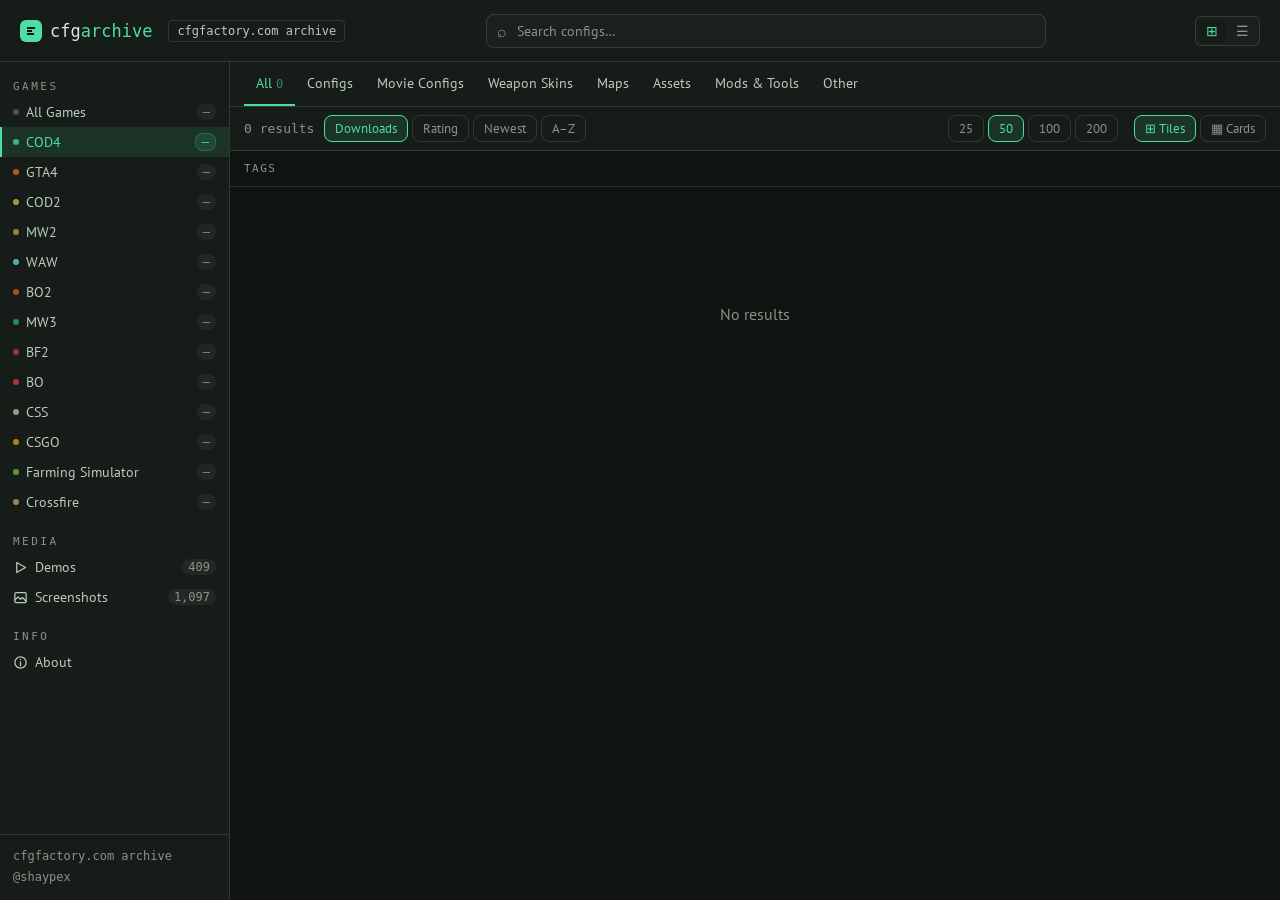
==== commit fba3e141: "Shell: data-driven nav counts, button semantics, phone game chips and bottom nav Co-Authored-By: Cla" ====
--- a/index.html
+++ b/index.html
@@ -42,15 +42,15 @@
 <div id="app" style="display:none" data-nosnippet>
   <!-- TOPBAR -->
   <div class="topbar">
-    <button id="sidebar-toggle" onclick="toggleSidebar()">☰</button>
-    <div class="logo" onclick="goHome()">
-      <span class="logo-mark"><svg viewBox="0 0 12 12"><path d="M2 2h8v2H2zM2 5h5v2H2zM2 8h7v2H2z"/></svg></span>
-      cfg<span style="opacity:.5">archive</span>
-    </div>
+    <button type="button" class="logo" onclick="goBrowse()" aria-label="cfgarchive home">
+      <span class="logo-mark"><svg viewBox="0 0 12 12" aria-hidden="true"><path d="M2 2h8v2H2zM2 5h5v2H2zM2 8h7v2H2z"/></svg></span>
+      <span>cfg<span class="logo-accent">archive</span></span>
+    </button>
+    <span class="source-pill">cfgfactory.com archive</span>
     <div class="topbar-centre">
       <div class="topbar-search">
         <span class="search-icon">⌕</span>
-        <input type="text" id="search" placeholder="Search configs…" oninput="onSearch()">
+        <input type="text" id="search" aria-label="Search" placeholder="Search configs…" oninput="onSearch()">
       </div>
     </div>
     <div class="topbar-right">
@@ -62,31 +62,34 @@
   </div>
 
   <!-- SIDEBAR -->
-  <div class="sidebar">
+  <nav class="sidebar" aria-label="Games and sections">
     <div class="sidebar-scroll">
       <div class="sl">Games</div>
-      <div class="si" data-game="ALL" onclick="setGame(this,'ALL')"><span class="si-label"><span class="game-dot" style="background:rgba(255,255,255,.35)"></span><span class="si-name">All Games</span></span><span class="badge" id="badge-all">—</span></div>
-      <div class="si on" data-game="COD4" onclick="setGame(this,'COD4')"><span class="si-label"><span class="game-dot" style="background:#3dba6f"></span><span class="si-name">COD4</span></span><span class="badge">7,740</span></div>
-      <div class="si" data-game="GTA4" onclick="setGame(this,'GTA4')"><span class="si-label"><span class="game-dot" style="background:#f97316"></span><span class="si-name">GTA4</span></span><span class="badge">5,025</span></div>
-      <div class="si" data-game="COD2" onclick="setGame(this,'COD2')"><span class="si-label"><span class="game-dot" style="background:#e8c84a"></span><span class="si-name">COD2</span></span><span class="badge">345</span></div>
-      <div class="si" data-game="MW2" onclick="setGame(this,'MW2')"><span class="si-label"><span class="game-dot" style="background:#d4af37"></span><span class="si-name">MW2</span></span><span class="badge">239</span></div>
-      <div class="si" data-game="WAW" onclick="setGame(this,'WAW')"><span class="si-label"><span class="game-dot" style="background:#67e8f9"></span><span class="si-name">WAW</span></span><span class="badge">195</span></div>
-      <div class="si" data-game="BO2" onclick="setGame(this,'BO2')"><span class="si-label"><span class="game-dot" style="background:#f16427"></span><span class="si-name">BO2</span></span><span class="badge">82</span></div>
-      <div class="si" data-game="MW3" onclick="setGame(this,'MW3')"><span class="si-label"><span class="game-dot" style="background:#22c55e"></span><span class="si-name">MW3</span></span><span class="badge">62</span></div>
-      <div class="si" data-game="BF2" onclick="setGame(this,'BF2')"><span class="si-label"><span class="game-dot" style="background:#d43e30"></span><span class="si-name">BF2</span></span><span class="badge">42</span></div>
-      <div class="si" data-game="BO" onclick="setGame(this,'BO')"><span class="si-label"><span class="game-dot" style="background:#ef4444"></span><span class="si-name">BO</span></span><span class="badge">36</span></div>
-      <div class="si" data-game="CSS" onclick="setGame(this,'CSS')"><span class="si-label"><span class="game-dot" style="background:#d1ccb6"></span><span class="si-name">CSS</span></span><span class="badge">21</span></div>
-      <div class="si" data-game="CSGO" onclick="setGame(this,'CSGO')"><span class="si-label"><span class="game-dot" style="background:#f2a81f"></span><span class="si-name">CSGO</span></span><span class="badge">10</span></div>
-      <div class="si" data-game="FS" onclick="setGame(this,'FS')"><span class="si-label"><span class="game-dot" style="background:#7ecf4a"></span><span class="si-name">Farming Simulator</span></span><span class="badge">4</span></div>
-      <div class="si" data-game="CF" onclick="setGame(this,'CF')"><span class="si-label"><span class="game-dot" style="background:#e7a66a"></span><span class="si-name">Crossfire</span></span><span class="badge">3</span></div>
+      <button type="button" class="si" data-game="ALL" onclick="setGame('ALL')"><span class="si-label"><span class="game-dot" style="background:rgba(255,255,255,.35)"></span><span class="si-name">All Games</span></span><span class="badge">—</span></button>
+      <button type="button" class="si on" data-game="COD4" onclick="setGame('COD4')"><span class="si-label"><span class="game-dot" style="background:#3dba6f"></span><span class="si-name">COD4</span></span><span class="badge">—</span></button>
+      <button type="button" class="si" data-game="GTA4" onclick="setGame('GTA4')"><span class="si-label"><span class="game-dot" style="background:#f97316"></span><span class="si-name">GTA4</span></span><span class="badge">—</span></button>
+      <button type="button" class="si" data-game="COD2" onclick="setGame('COD2')"><span class="si-label"><span class="game-dot" style="background:#e8c84a"></span><span class="si-name">COD2</span></span><span class="badge">—</span></button>
+      <button type="button" class="si" data-game="MW2" onclick="setGame('MW2')"><span class="si-label"><span class="game-dot" style="background:#d4af37"></span><span class="si-name">MW2</span></span><span class="badge">—</span></button>
+      <button type="button" class="si" data-game="WAW" onclick="setGame('WAW')"><span class="si-label"><span class="game-dot" style="background:#67e8f9"></span><span class="si-name">WAW</span></span><span class="badge">—</span></button>
+      <button type="button" class="si" data-game="BO2" onclick="setGame('BO2')"><span class="si-label"><span class="game-dot" style="background:#f16427"></span><span class="si-name">BO2</span></span><span class="badge">—</span></button>
+      <button type="button" class="si" data-game="MW3" onclick="setGame('MW3')"><span class="si-label"><span class="game-dot" style="background:#22c55e"></span><span class="si-name">MW3</span></span><span class="badge">—</span></button>
+      <button type="button" class="si" data-game="BF2" onclick="setGame('BF2')"><span class="si-label"><span class="game-dot" style="background:#d43e30"></span><span class="si-name">BF2</span></span><span class="badge">—</span></button>
+      <button type="button" class="si" data-game="BO" onclick="setGame('BO')"><span class="si-label"><span class="game-dot" style="background:#ef4444"></span><span class="si-name">BO</span></span><span class="badge">—</span></button>
+      <button type="button" class="si" data-game="CSS" onclick="setGame('CSS')"><span class="si-label"><span class="game-dot" style="background:#d1ccb6"></span><span class="si-name">CSS</span></span><span class="badge">—</span></button>
+      <button type="button" class="si" data-game="CSGO" onclick="setGame('CSGO')"><span class="si-label"><span class="game-dot" style="background:#f2a81f"></span><span class="si-name">CSGO</span></span><span class="badge">—</span></button>
+      <button type="button" class="si" data-game="FS" onclick="setGame('FS')"><span class="si-label"><span class="game-dot" style="background:#7ecf4a"></span><span class="si-name">Farming Simulator</span></span><span class="badge">—</span></button>
+      <button type="button" class="si" data-game="CF" onclick="setGame('CF')"><span class="si-label"><span class="game-dot" style="background:#e7a66a"></span><span class="si-name">Crossfire</span></span><span class="badge">—</span></button>
       <div class="sl" style="margin-top:8px">Media</div>
-      <div class="si" id="si-demos" onclick="setDemos()"><span class="si-label"><span class="game-dot" style="background:rgba(255,255,255,.2)"></span><span class="si-name">Demos</span></span><span class="badge">409</span></div>
-      <div class="si" id="si-gallery" onclick="setGallery()"><span class="si-label"><span class="game-dot" style="background:rgba(255,255,255,.2)"></span><span class="si-name">Screenshots</span></span><span class="badge">1,097</span></div>
+      <button type="button" class="si" id="si-demos" onclick="setDemos()"><span class="si-label"><svg class="nav-ico" viewBox="0 0 24 24" aria-hidden="true"><polygon points="6 4 20 12 6 20"/></svg><span class="si-name">Demos</span></span><span class="badge" id="badge-demos">409</span></button>
+      <button type="button" class="si" id="si-gallery" onclick="setGallery()"><span class="si-label"><svg class="nav-ico" viewBox="0 0 24 24" aria-hidden="true"><rect x="3" y="4" width="18" height="16" rx="2"/><path d="M3 16l5-5 4 4 3-3 6 6"/></svg><span class="si-name">Screenshots</span></span><span class="badge" id="badge-gallery">1,097</span></button>
       <div class="sl" style="margin-top:8px">Info</div>
-      <div class="si" id="si-about" onclick="setAbout()"><span class="si-label"><span class="game-dot" style="background:rgba(255,255,255,.2)"></span><span class="si-name">About</span></span></div>
+      <button type="button" class="si" id="si-about" onclick="setAbout()"><span class="si-label"><svg class="nav-ico" viewBox="0 0 24 24" aria-hidden="true"><circle cx="12" cy="12" r="9"/><path d="M12 11v6M12 7h.01"/></svg><span class="si-name">About</span></span></button>
     </div>
     <div class="sidebar-footer">cfgfactory.com archive<br>@shaypex</div>
-  </div>
+  </nav>
+
+  <!-- PHONE: GAME CHIPS (filled from the sidebar list) -->
+  <nav class="game-chips" id="game-chips" aria-label="Games"></nav>
 
   <!-- MAIN -->
   <div class="main">
@@ -138,7 +141,12 @@
     </div>
   </div>
 
-  <div id="sidebar-scrim" onclick="toggleSidebar()"></div>
+  <nav class="bottom-nav" aria-label="Sections">
+    <button type="button" data-mode="archive" onclick="goBrowse()"><svg class="nav-ico" viewBox="0 0 24 24" aria-hidden="true"><rect x="3" y="3" width="7" height="7"/><rect x="14" y="3" width="7" height="7"/><rect x="3" y="14" width="7" height="7"/><rect x="14" y="14" width="7" height="7"/></svg><span>Browse</span></button>
+    <button type="button" data-mode="demos" onclick="setDemos()"><svg class="nav-ico" viewBox="0 0 24 24" aria-hidden="true"><polygon points="6 4 20 12 6 20"/></svg><span>Demos</span></button>
+    <button type="button" data-mode="gallery" onclick="setGallery()"><svg class="nav-ico" viewBox="0 0 24 24" aria-hidden="true"><rect x="3" y="4" width="18" height="16" rx="2"/><path d="M3 16l5-5 4 4 3-3 6 6"/></svg><span>Shots</span></button>
+    <button type="button" data-mode="about" onclick="setAbout()"><svg class="nav-ico" viewBox="0 0 24 24" aria-hidden="true"><circle cx="12" cy="12" r="9"/><path d="M12 11v6M12 7h.01"/></svg><span>About</span></button>
+  </nav>
 </div>
 
 <script>
@@ -336,7 +344,7 @@
         downloads:        statsV2?.[e.id]?.downloads       ?? e.downloads,
         unique_downloads: statsV2?.[e.id]?.unique_downloads ?? e.unique_downloads,
       })).filter(e => e.title && e.title.trim() && !(hiddenV2 && hiddenV2[e.id]));
-      document.getElementById('badge-all').textContent = DATA.length.toLocaleString();
+      buildNavCounts();
 
       setMsg('Building search index…');
       fuse = new Fuse(DATA, {
@@ -362,26 +370,64 @@
   }
 }
 
+// ── NAVIGATION ─────────────────────────────────────────────────────────────
+// Sidebar, phone game chips and bottom nav all reflect curMode and curGame.
+function syncNav() {
+  const mark = (el, on) => {
+    el.classList.toggle('on', on);
+    if (on) el.setAttribute('aria-current', 'page'); else el.removeAttribute('aria-current');
+  };
+  document.querySelectorAll('[data-game]:not(body)').forEach(el => mark(el, curMode === 'archive' && el.dataset.game === curGame));
+  ['demos','gallery','about'].forEach(m => mark(document.getElementById('si-' + m), curMode === m));
+  document.querySelectorAll('.bottom-nav button').forEach(el => mark(el, el.dataset.mode === curMode));
+  const chips = document.getElementById('game-chips');
+  chips.classList.toggle('hidden', curMode !== 'archive');
+  const on = chips.querySelector('.on');
+  if (on && chips.offsetParent) chips.scrollLeft = on.offsetLeft - (chips.clientWidth - on.offsetWidth) / 2;
+}
+
+// Per-game counts come from the loaded data, so hidden entries are never counted
+function buildNavCounts() {
+  const counts = {};
+  DATA.forEach(e => { counts[e.game_code] = (counts[e.game_code] || 0) + 1; });
+  const chips = document.getElementById('game-chips');
+  chips.innerHTML = '';
+  document.querySelectorAll('.sidebar [data-game]').forEach(el => {
+    const g = el.dataset.game;
+    const n = (g === 'ALL' ? DATA.length : counts[g] || 0).toLocaleString();
+    el.querySelector('.badge').textContent = n;
+    const chip = document.createElement('button');
+    chip.type = 'button';
+    chip.dataset.game = g;
+    chip.textContent = el.querySelector('.si-name').textContent;
+    const c = document.createElement('span');
+    c.textContent = n;
+    chip.appendChild(c);
+    chip.onclick = () => setGame(g);
+    chips.appendChild(chip);
+  });
+}
+
+// Drop an open entry (and its #entry/ link) before showing another section
+function leaveEntry() {
+  if (location.hash) history.pushState(null, '', location.pathname + location.search);
+  document.getElementById('view-entry').style.display = 'none';
+}
+
+function goBrowse() { setGame(curGame); }
+
 // ── GAME / CAT ────────────────────────────────────────────────────────────────
-function setGame(el, g) {
+function setGame(g) {
   curMode = 'archive';
   setSearchPlaceholder('archive');
-  document.getElementById('si-gallery').classList.remove('on');
-  document.getElementById('si-demos').classList.remove('on');
-  document.getElementById('si-about').classList.remove('on');
   curGame = g;
   document.body.setAttribute('data-game', g);
-  document.querySelectorAll('.si[data-game]').forEach(n => n.classList.remove('on'));
-  el.classList.add('on');
   activeTags.clear();
   curCat = 'All';
   if (g === 'ALL') {
     document.getElementById('cat-bar').innerHTML = '';
   } else {
     buildCatBar(g);
-  }
-  if (window.innerWidth <= 640 && document.querySelector('.sidebar').classList.contains('open')) {
-    toggleSidebar();
   }
   goHome();
   document.getElementById('grid-scroll').scrollTop = 0;
@@ -499,6 +545,7 @@
 
 // ── RENDER ────────────────────────────────────────────────────────────────────
 function render() {
+  syncNav();
   if (curMode === 'gallery') {
     if (_prevMode !== 'gallery') {
       document.getElementById('grid-toolbar').style.display = 'none';
@@ -1043,15 +1090,8 @@
   curMode = 'gallery';
   _lastRenderMode = '';
   setSearchPlaceholder('gallery');
-  document.querySelectorAll('.si[data-game]').forEach(n => n.classList.remove('on'));
-  document.getElementById('si-about').classList.remove('on');
-  document.getElementById('si-demos').classList.remove('on');
-  document.getElementById('si-gallery').classList.add('on');
   document.getElementById('cat-bar').innerHTML = '';
-  document.getElementById('view-entry').style.display = 'none';
-  if (window.innerWidth <= 640 && document.querySelector('.sidebar').classList.contains('open')) {
-    toggleSidebar();
-  }
+  leaveEntry();
   render();
 }
 
@@ -1059,15 +1099,8 @@
   curMode = 'demos';
   _lastRenderMode = '';
   setSearchPlaceholder('demos');
-  document.querySelectorAll('.si[data-game]').forEach(n => n.classList.remove('on'));
-  document.getElementById('si-about').classList.remove('on');
-  document.getElementById('si-gallery').classList.remove('on');
-  document.getElementById('si-demos').classList.add('on');
   document.getElementById('cat-bar').innerHTML = '';
-  document.getElementById('view-entry').style.display = 'none';
-  if (window.innerWidth <= 640 && document.querySelector('.sidebar').classList.contains('open')) {
-    toggleSidebar();
-  }
+  leaveEntry();
   render();
 }
 function setDemosCurGame(g) {
@@ -1078,15 +1111,8 @@
 function setAbout() {
   curMode = 'about';
   _lastRenderMode = '';
-  document.querySelectorAll('.si[data-game]').forEach(n => n.classList.remove('on'));
-  document.getElementById('si-gallery').classList.remove('on');
-  document.getElementById('si-demos').classList.remove('on');
-  document.getElementById('si-about').classList.add('on');
   document.getElementById('cat-bar').innerHTML = '';
-  document.getElementById('view-entry').style.display = 'none';
-  if (window.innerWidth <= 640 && document.querySelector('.sidebar').classList.contains('open')) {
-    toggleSidebar();
-  }
+  leaveEntry();
   render();
 }
 
@@ -1172,6 +1198,7 @@
   GALLERY_DATA = entries
     .filter(e => e.has_images && e.local_images && e.local_images.length > 0 && !(hiddenGallery && hiddenGallery[e.id]))
     .map(e => ({ ...e, _game: GAL_GAME_NORM[e.game_code] || e.game_code }));
+  document.getElementById('badge-gallery').textContent = GALLERY_DATA.length.toLocaleString();
   _galCounts = {};
   GALLERY_DATA.forEach(e => { _galCounts[e._game] = (_galCounts[e._game]||0) + 1; });
   galFuse = new Fuse(GALLERY_DATA, {
@@ -1427,14 +1454,7 @@
 }
 
 function goHome(push=true) {
-  if (curMode === 'about') {
-    curMode = 'archive';
-    document.getElementById('si-about').classList.remove('on');
-  }
-  if (curMode === 'demos') {
-    curMode = 'archive';
-    document.getElementById('si-demos').classList.remove('on');
-  }
+  if (curMode === 'about' || curMode === 'demos') curMode = 'archive';
   curPage = 1;
   if (push) history.pushState(null, '', location.pathname + location.search);
   document.getElementById('view-entry').style.display = 'none';
@@ -1453,11 +1473,10 @@
       if (e.game_code !== curGame) {
         curGame = e.game_code;
         document.body.setAttribute('data-game', curGame);
-        document.querySelectorAll('.si[data-game]').forEach(n =>
-          n.classList.toggle('on', n.dataset.game === curGame)
-        );
         buildCatBar(curGame);
       }
+      curMode = 'archive';
+      syncNav();
       openEntry(id, false);
     } else {
       goHome(false);
@@ -1475,12 +1494,6 @@
   else if (e.key === 'ArrowLeft')  lightboxNav(-1);
   else if (e.key === 'ArrowRight') lightboxNav(1);
 });
-
-// ── SIDEBAR TOGGLE (mobile) ───────────────────────────────────────────────────
-function toggleSidebar() {
-  const open = document.querySelector('.sidebar').classList.toggle('open');
-  document.getElementById('sidebar-scrim').classList.toggle('open', open);
-}
 
 // ── BOOT ──────────────────────────────────────────────────────────────────────
 if ('serviceWorker' in navigator) navigator.serviceWorker.register('/sw.js');
--- a/styles.css
+++ b/styles.css
@@ -43,8 +43,6 @@
 .tpill strong{color:var(--text);font-weight:500}
 @media(max-width:960px){.tpill:not(:first-child){display:none}}
 @media(max-width:700px){.tpill{display:none}}
-#sidebar-toggle{display:none;align-items:center;justify-content:center;width:34px;height:34px;border:none;background:none;color:var(--text);font-size:22px;cursor:pointer;flex-shrink:0;margin-right:6px;border-radius:6px;transition:background .12s}
-#sidebar-toggle:hover{background:rgba(255,255,255,.06)}
 .view-toggle{display:flex;gap:2px;background:var(--bg3);border:1px solid var(--border);border-radius:6px;padding:2px;flex-shrink:0}
 .vt-btn{padding:4px 8px;border-radius:4px;cursor:pointer;border:none;background:transparent;color:var(--muted);transition:all .12s;font-size:14px}
 .vt-btn.on{background:var(--bg2);color:var(--game-accent)}
@@ -327,12 +325,6 @@
 
 /* ── MOBILE (≤640px) ── */
 @media(max-width:640px){
-  #app{grid-template-columns:1fr}
-  .sidebar{position:fixed;top:0;bottom:0;left:0;width:260px;z-index:50;transform:translateX(-100%);transition:transform .2s ease}
-  .sidebar.open{transform:translateX(0)}
-  #sidebar-scrim{display:none;position:fixed;inset:0;background:rgba(0,0,0,.5);z-index:49}
-  #sidebar-scrim.open{display:block}
-  #sidebar-toggle{display:flex}
   .view-toggle{display:none}
   .topbar-search{min-width:0}
   #view-entry{left:0}
@@ -359,3 +351,35 @@
 .arc-tile:hover .gal-tile-label{background:var(--bg4)}
 .topbar-search input{border-radius:var(--r)}
 .sc,.demo-fc,.gal-pill{border-radius:var(--r)}
+
+/* ── SHELL ── */
+.logo{background:none;border:none}
+.logo-accent{color:var(--game-accent)}
+.source-pill{font:12px 'PT Mono',monospace;color:var(--text2);border:1px solid var(--border);border-radius:4px;padding:3px 8px;white-space:nowrap}
+@media(max-width:960px){.source-pill{display:none}}
+button.si{width:100%;background:none;border-width:0 0 0 2px;border-style:solid;border-color:transparent;font-family:inherit;text-align:left;opacity:1;color:var(--text2)}
+button.si:hover{background:var(--game-glow);border-left-color:var(--game-border);color:var(--text)}
+button.si.on{color:var(--game-accent);background:var(--game-glow);border-left-color:var(--game-accent)}
+.game-dot{opacity:.7}
+.nav-ico{width:15px;height:15px;fill:none;stroke:currentColor;stroke-width:2;stroke-linecap:round;stroke-linejoin:round;flex-shrink:0}
+.game-chips,.bottom-nav{display:none}
+
+/* ── PHONE SHELL (≤640px) ── */
+@media(max-width:640px){
+  :root{--bnav-h:56px}
+  #app{grid-template-columns:minmax(0,1fr);grid-template-rows:var(--topbar-h) auto minmax(0,1fr) auto;height:100dvh}
+  .topbar{grid-row:1;padding:0 12px}
+  .logo{padding-right:0}
+  .sidebar{display:none}
+  .game-chips{grid-row:2;display:flex;gap:6px;overflow-x:auto;padding:8px 12px;background:var(--bg2);border-bottom:1px solid var(--border);position:relative;scrollbar-width:none}
+  .game-chips.hidden{display:none}
+  .game-chips button{flex-shrink:0;font:13px 'PT Sans',sans-serif;color:var(--text2);background:var(--bg3);border:1px solid var(--border);border-radius:var(--r);padding:7px 12px}
+  .game-chips button span{font:11px 'PT Mono',monospace;color:var(--muted);margin-left:6px}
+  .game-chips button.on{color:var(--game-accent);border-color:var(--game-accent);background:var(--game-glow)}
+  .main{grid-row:3;min-height:0}
+  .bottom-nav{grid-row:4;display:grid;grid-template-columns:repeat(4,1fr);height:calc(var(--bnav-h) + env(safe-area-inset-bottom));padding-bottom:env(safe-area-inset-bottom);background:var(--bg2);border-top:1px solid var(--border)}
+  .bottom-nav button{display:flex;flex-direction:column;align-items:center;justify-content:center;gap:3px;background:none;border:none;color:var(--muted);font:12px 'PT Sans',sans-serif}
+  .bottom-nav button.on{color:var(--game-accent)}
+  .bottom-nav .nav-ico{width:19px;height:19px}
+  #view-entry{bottom:calc(var(--bnav-h) + env(safe-area-inset-bottom))}
+}
